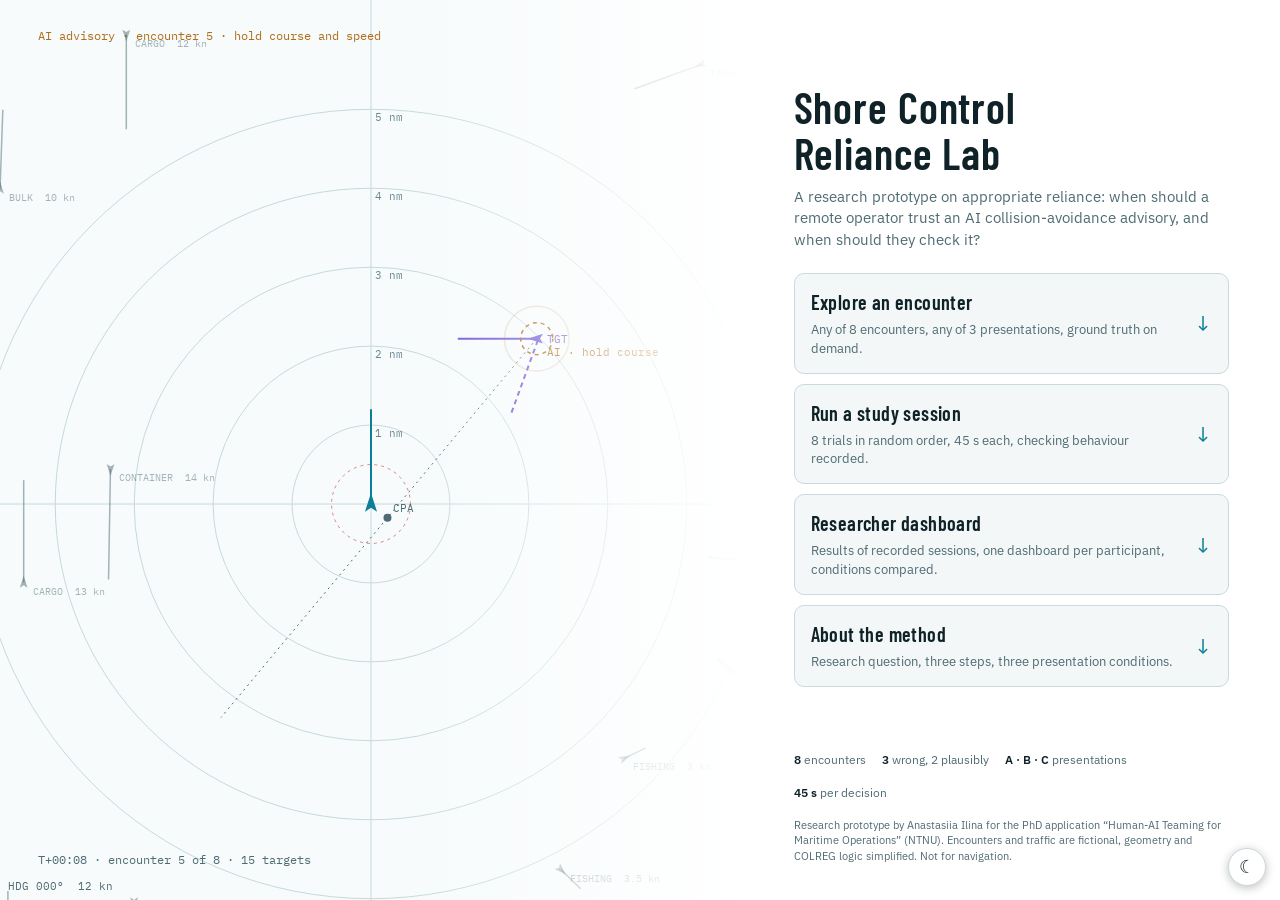
==== index.html @ 4f8bf2fe "Notes: register the unload guard only while a note is unsaved Co-Authored-By: Claude Fable 5.1 <nore" ====
<!doctype html>
<html lang="en">
<meta charset="utf-8">
<meta name="viewport" content="width=device-width, initial-scale=1">
<title>Shore Control Reliance Lab</title>
<meta name="claude:viewport-fit-sides" content="cover">
<link rel="preconnect" href="https://fonts.googleapis.com">
<link rel="stylesheet" href="https://fonts.googleapis.com/css2?family=Barlow+Condensed:wght@500;600&family=IBM+Plex+Mono:wght@400;500&family=IBM+Plex+Sans:wght@400;500;600&display=swap">
<style>
/* ==========================================================================
   Shore Control Reliance Lab — styles
   Operator workstation: relative-motion radar on the left, AI advisory,
   decision and sensor data stacked on the right. Night palette first
   (bridge at night), day palette for light viewers.

   STRUCTURE
   1. Tokens        colour (two themes), type, spacing, radius, borders
   2. Base          reset, body, focus
   3. Components    one block per component, states via aria/data attributes
   4. Screens       start console, participant briefing, workspace, results
   5. Responsive    one breakpoint at 880px, one at 820px tall

   COMPONENT INVENTORY (names = class names)
   btn        .btn  .primary .danger .small  :disabled
   seg        .seg > button[aria-pressed]           segmented switch
   chip       .chip                                  evidence / alternative action
   pill       .pill .ok .no .n                       status label
   card       .card                                  generic panel
   eyebrow    .eyebrow                               small caps section label
   field      .field > select | input | .seg         labelled form control
   bar        .bar .barset .brand                    toolbar
   timer      .timer > div                           countdown bar
   advice     .advice .tag .act .conf .meter .kv .why   AI advisory
   datatable  table th td tr.hl .tablewrap .datahead   sensor data
   truth      .truth .correct .wrong .plausible      ground-truth callout
   dashboard  .dash .dhead .picker .menu .flag       researcher results screen
              .rows .cells .tbars .encs .summary     trial sequence figure
              .matrix .rate .kvl .tl .agg .notes     analytic cards, timelines, sessions
   toast/note .toast .note .fine                     feedback and small print
   legend     .legend .sw-*                          plot legend swatches
   door       .door[aria-expanded] .doorpanel        start-page entry card
   steps      .steps                                 numbered steps
   conds      .conds                                 condition table
   fab        .themeBtn .toTop                       floating round buttons
   ========================================================================== */

/* ---------- 1. Tokens ---------- */
:root{
  /* colour: day */
  --bg:#eef3f4; --panel:#ffffff; --panel2:#f3f7f8; --line:#c9d9de; --fg:#0f2228; --muted:#4f6b73;
  --own:#0b7f97; --target:#6a4fd1; --ai:#a95f00; --aiSoft:#fbe9cf; --good:#1f8a52; --bad:#c43d32; --goodSoft:#dff1e6; --badSoft:#f8e0dd;
  --plot:#f7fbfc; --ring:#c6d8de; --ringLabel:#6b8890;
  --accent:#0d8784; --accentText:#ffffff; /* action buttons; --good stays for feedback only */
  color-scheme:light;
  /* type */
  --font-display:'Barlow Condensed','Arial Narrow',sans-serif; --font-body:'IBM Plex Sans',system-ui,sans-serif; --font-mono:'IBM Plex Mono',ui-monospace,monospace;
  --fs-xs:11px; --fs-s:12px; --fs-m:13px; --fs-base:14px; --fs-l:15px; --fs-xl:18px; --fs-2xl:20px; --fs-3xl:24px; --fs-4xl:26px; --fs-5xl:28px; --fs-6xl:32px; --fs-7xl:40px; --fs-8xl:48px;
  --lh-tight:1.05; --lh-snug:1.3; --lh-base:1.45;
  --ls-display:.02em; --ls-wide:.04em; --ls-caps-s:.06em; --ls-caps:.08em;
  /* spacing scale */
  --sp-0:2px; --sp-1:4px; --sp-2:6px; --sp-3:8px; --sp-4:10px; --sp-5:12px; --sp-6:14px; --sp-7:16px; --sp-8:20px; --sp-9:24px; --sp-10:32px; --sp-11:40px; --sp-12:48px; --sp-13:64px; --sp-14:80px;
  /* radius */
  --r-2xs:2px; --r-xs:3px; --r-s:6px; --r-m:8px; --r-l:10px; --r-xl:12px; --r-pill:999px;
  /* borders, shadow, motion, layout */
  --border:1px solid var(--line);
  --shadow-fab:0 2px 10px rgba(0,0,0,.25);
  --dur:.2s;
  --content-max:1220px;
  --page-pad:16px;
  /* component tokens */
  --pad-btn:9px 14px; --pad-btn-small:5px 10px; --pad-seg:7px 12px; --pad-chip:3px 9px; --pad-input:6px 8px; --pad-cell:5px 6px;
  --size-fab:38px; --size-step:34px;
}
@media (prefers-color-scheme:dark){:root:not([data-theme="light"]){
  --bg:#081014; --panel:#0e1b21; --panel2:#12232b; --line:#21404b; --fg:#d6e6ea; --muted:#86a2ab;
  --own:#59c9e0; --target:#b9a6ff; --ai:#f3b23f; --aiSoft:#3a2c10; --good:#5cc28a; --bad:#ef6a5e; --goodSoft:#123323; --badSoft:#3a1714;
  --plot:#061015; --ring:#183641; --ringLabel:#4f7380; --accent:#4fc1b4; --accentText:#07171a; color-scheme:dark}}
:root[data-theme="dark"]{
  --bg:#081014; --panel:#0e1b21; --panel2:#12232b; --line:#21404b; --fg:#d6e6ea; --muted:#86a2ab;
  --own:#59c9e0; --target:#b9a6ff; --ai:#f3b23f; --aiSoft:#3a2c10; --good:#5cc28a; --bad:#ef6a5e; --goodSoft:#123323; --badSoft:#3a1714;
  --plot:#061015; --ring:#183641; --ringLabel:#4f7380; --accent:#4fc1b4; --accentText:#07171a; color-scheme:dark}

/* ---------- 2. Base ---------- */
*{box-sizing:border-box}
body{background:var(--bg);color:var(--fg);font-family:var(--font-body);font-size:var(--fs-base);line-height:var(--lh-base);margin:0;
  padding-left:max(var(--page-pad),env(safe-area-inset-left,0px));padding-right:max(var(--page-pad),env(safe-area-inset-right,0px));padding-block:var(--sp-7) var(--sp-10)}
button:focus-visible,select:focus-visible,input:focus-visible{outline:2px solid var(--own);outline-offset:2px}
[hidden]{display:none!important}
canvas{display:block;width:100%;height:100%}
h1{font-family:var(--font-display);font-weight:600;font-size:var(--fs-6xl);letter-spacing:var(--ls-display);margin:0;line-height:var(--lh-tight);text-wrap:balance}
.sub{color:var(--muted);margin:var(--sp-1) 0 0;max-width:62ch}
.subhead{font-family:var(--font-display);font-weight:600;font-size:var(--fs-xl);margin:var(--sp-7) 0 var(--sp-2)}
.mono{font-family:var(--font-mono);font-variant-numeric:tabular-nums}
.note{font-size:var(--fs-s);color:var(--muted)}
.note.lead{margin:0 0 var(--sp-2)}
.toast{font-size:var(--fs-m);color:var(--good);min-height:1.2em}
.fine{font-size:var(--fs-xs);color:var(--muted);margin:0;line-height:1.4}
.fine a{color:inherit}

/* page frame */
.wrap{max-width:var(--content-max);margin:0 auto;display:flex;flex-direction:column;min-height:calc(100vh - 48px);min-height:calc(100dvh - 48px)}
.content{display:flex;flex-direction:column;gap:var(--sp-6);flex:1;padding-bottom:var(--sp-13)}
.wrap>footer{margin-top:auto;padding-top:var(--sp-6)}
footer{font-size:var(--fs-s);color:var(--muted);border-top:var(--border);padding-top:var(--sp-4)}

/* ---------- 3. Components ---------- */
/* btn */
.btn{font:inherit;font-weight:600;font-size:var(--fs-base);border-radius:var(--r-m);padding:var(--pad-btn);cursor:pointer;border:var(--border);background:var(--panel2);color:var(--fg)}
.btn.primary{background:var(--accent);border-color:var(--accent);color:var(--accentText)}
.btn.danger{border-color:var(--bad);color:var(--bad);background:transparent}
.btn.small{font-size:var(--fs-s);font-weight:500;padding:var(--pad-btn-small)}
/* linkbtn: quiet text action for researcher-only controls, kept away from the participant's primary button */
.linkbtn{font:inherit;font-size:var(--fs-xs);letter-spacing:var(--ls-caps-s);text-transform:uppercase;color:var(--muted);background:none;border:0;padding:0;cursor:pointer;opacity:.7;text-decoration:underline dotted;text-underline-offset:3px}
.linkbtn:hover{opacity:1;color:var(--fg)}
.btn:disabled{opacity:.5;cursor:default}
.actions{display:flex;flex-wrap:wrap;gap:var(--sp-3)}
.actions.spaced{margin-top:var(--sp-5)}

/* seg */
.seg{display:inline-flex;border:var(--border);border-radius:var(--r-m);overflow:hidden;background:var(--panel)}
.seg button{font:inherit;font-size:var(--fs-m);border:0;background:transparent;color:var(--muted);padding:var(--pad-seg);cursor:pointer}
.seg button[aria-pressed="true"]{background:var(--panel2);color:var(--fg);font-weight:600}
.seg button+button{border-left:var(--border)}

/* chip, pill */
.chips,.alts{display:flex;flex-wrap:wrap;gap:var(--sp-2)}
.alts{margin-top:var(--sp-3)}
.chip{font:inherit;font-size:var(--fs-s);border:var(--border);background:var(--panel);color:var(--fg);border-radius:var(--r-pill);padding:var(--pad-chip);cursor:pointer;text-align:left}
.chip:hover{border-color:var(--ai)}
.pill{display:inline-block;font-size:var(--fs-xs);font-weight:600;padding:var(--sp-0) var(--sp-3);border-radius:var(--r-pill);letter-spacing:var(--ls-wide)}
.pill.ok{background:var(--goodSoft);color:var(--good)} .pill.no{background:var(--badSoft);color:var(--bad)} .pill.n{background:var(--panel2);color:var(--muted)}

/* form controls, field */
select,input[type=text]{font:inherit;font-size:var(--fs-m);color:var(--fg);background:var(--panel2);border:var(--border);border-radius:var(--r-s);padding:var(--pad-input);max-width:100%}
input[aria-invalid="true"]{border-color:var(--bad)}
#caseSel{min-width:0;width:100%;max-width:360px}
.field{display:flex;flex-direction:column;gap:var(--sp-2);font-size:var(--fs-s);color:var(--muted);text-transform:uppercase;letter-spacing:var(--ls-caps-s)}
.field select,.field input,.field .seg{text-transform:none;letter-spacing:0;align-self:flex-start;max-width:100%}
.field select{width:100%;max-width:420px}

/* card, eyebrow */
.card{background:var(--panel);border:var(--border);border-radius:var(--r-l);padding:var(--sp-5);min-width:0}
.eyebrow{font-family:var(--font-display);font-size:var(--fs-base);letter-spacing:var(--ls-caps);text-transform:uppercase;color:var(--muted);margin:0 0 var(--sp-3);display:flex;justify-content:space-between;gap:var(--sp-3);flex-wrap:wrap}

.brand{font-family:var(--font-display);font-weight:600;font-size:var(--fs-xl);letter-spacing:var(--ls-display);white-space:nowrap}
.tag{font-size:var(--fs-xs);letter-spacing:var(--ls-caps);text-transform:uppercase;color:var(--ai);font-weight:600}

/* advisory: the manoeuvre as a headline, confidence as a thin bar, the AI's grounds as a list of checkable claims */
.advisory{display:flex;flex-direction:column;gap:var(--sp-3)}
.advisory .act{font-family:var(--font-display);font-size:var(--fs-6xl);font-weight:600;line-height:1.02;text-wrap:balance}
.advisory .enc{font-size:var(--fs-s);color:var(--muted)}
/* confidence: big value (number in B, word in C) with a five-segment meter; segments fill partially so 71% reads as three and a half */
.conf{display:grid;grid-template-columns:auto 1fr;gap:var(--sp-1) var(--sp-6);align-items:end;margin-top:var(--sp-2)}
.conf .num{grid-row:1/3;font-family:var(--font-display);font-size:44px;font-weight:600;line-height:.9}
.conf .num small{font-size:22px;color:var(--muted);font-weight:500;margin-left:2px}
.conf.word .num{font-size:30px;line-height:1;text-transform:capitalize}
.conf .lbl{font-size:var(--fs-s);color:var(--muted);text-transform:uppercase;letter-spacing:var(--ls-caps-s);align-self:end}
.meter{display:flex;gap:var(--sp-1);margin-bottom:5px}
.meter i{flex:1;max-width:44px;height:12px;border-radius:var(--r-xs);background:linear-gradient(90deg,var(--ai) var(--p,0%),var(--line) var(--p,0%))}
.claims{display:flex;flex-direction:column;border-top:var(--border);margin-top:var(--sp-2)}
.claim{display:grid;grid-template-columns:1fr auto auto;gap:var(--sp-4);align-items:center;min-height:44px;padding:var(--sp-3) var(--sp-3);margin:0 calc(-1 * var(--sp-3));border:0;border-bottom:var(--border);border-radius:0;font:inherit;font-size:var(--fs-m);color:var(--fg);background:none;text-align:left;cursor:pointer;width:calc(100% + 2 * var(--sp-3))}
.claim .val{font-family:var(--font-mono);color:var(--muted);font-variant-numeric:tabular-nums}
.claim .check{font-size:var(--fs-s);color:var(--own);white-space:nowrap}
.claim:hover{background:color-mix(in srgb,var(--own) 10%,transparent)}
.claim:hover .check{text-decoration:underline}
.claim.hl{background:var(--aiSoft)}
.claim.hl .val{color:var(--fg)}
.advisory .rule{font-size:var(--fs-s);color:var(--muted)}

/* datatable */
table{border-collapse:collapse;width:100%;font-size:var(--fs-m)}
th,td{text-align:left;padding:var(--pad-cell);border-bottom:var(--border);vertical-align:top}
th{color:var(--muted);font-weight:500;font-size:var(--fs-s)}
tr.hl th,tr.hl td{background:var(--aiSoft)}
.tablewrap{overflow-x:auto}

/* truth */
.truth{border-left:3px solid var(--line);padding:var(--sp-2) var(--sp-4);font-size:var(--fs-m);background:var(--panel2);border-radius:0 var(--r-s) var(--r-s) 0}
.truth.correct{border-color:var(--good)} .truth.wrong,.truth.plausible{border-color:var(--bad)}

/* dashboard (results screen): head with session picker and download menu, then cards */
#results{display:flex;flex-direction:column;gap:var(--sp-6)}
.dash{padding:var(--sp-7)}
.dash .eyebrow{align-items:center}
.dash .legend{margin:0;gap:var(--sp-2) var(--sp-6)}
.dash .legend i{width:10px;height:10px;border:0;border-radius:var(--r-2xs);vertical-align:-1px;margin-right:6px}
.dash .note.after{margin:var(--sp-4) 0 0}
.dash td,.dash th{vertical-align:middle;padding:var(--sp-3) var(--sp-3)}
.dash tr.cur td{background:color-mix(in srgb,var(--own) 8%,transparent)}
/* trials table: a trial note is folded under its row; an arrow in the last cell marks it (↓ folded, ↑ open), a click on the row toggles it */
.dash tr[data-tr]{cursor:pointer}
.dash tr[data-tr]:hover td,.dash tr[data-tr][aria-expanded="true"] td{background:color-mix(in srgb,var(--own) 8%,transparent)}
.dash tr[data-tr][aria-expanded="true"] td{border-bottom-color:transparent}
.nmark{color:var(--own);text-align:center;font-size:var(--fs-base)}
.noterow td{background:color-mix(in srgb,var(--own) 5%,transparent);padding:0 var(--sp-5) var(--sp-4) 44px;font-size:var(--fs-m);color:var(--fg);white-space:pre-wrap}
.dash .rowact{display:flex;gap:var(--sp-2);justify-content:flex-end;align-items:center}
.dhead{display:flex;justify-content:space-between;align-items:flex-end;gap:var(--sp-6);flex-wrap:wrap}
.dhead .dmeta{color:var(--muted);font-size:var(--fs-m);margin-top:var(--sp-2)}
.dhead .acts{display:flex;gap:var(--sp-3);flex-wrap:wrap;align-items:center}
.picker{display:flex;align-items:center;gap:var(--sp-5);flex-wrap:wrap}
.picker select{font-family:var(--font-mono);font-size:var(--fs-base);font-weight:600;padding:var(--sp-3) var(--sp-5)}
.navses{display:inline-flex;gap:var(--sp-1)}
.flag{display:inline-flex;gap:var(--sp-2);align-items:center;font-size:var(--fs-s);color:var(--ai);border:1px solid color-mix(in srgb,var(--ai) 50%,var(--line));border-radius:var(--r-pill);padding:var(--sp-0) var(--sp-4)}
.btn.ghost{background:transparent;color:var(--muted)}
.dd{position:relative}
.menu{position:absolute;right:0;top:calc(100% + 6px);min-width:300px;background:var(--panel);border:var(--border);border-radius:var(--r-l);padding:var(--sp-2);box-shadow:0 10px 30px rgba(0,0,0,.35);z-index:3}
.menu button{display:grid;width:100%;text-align:left;font:inherit;background:none;border:0;color:var(--fg);padding:var(--sp-3) var(--sp-4);border-radius:var(--r-s);cursor:pointer;gap:var(--sp-0)}
.menu button:hover{background:var(--panel2)}
.menu b{font-weight:600}
.menu span{font-size:var(--fs-s);color:var(--muted)}
.menu em{font-style:normal;font-family:var(--font-mono);font-size:var(--fs-xs);color:var(--muted)}
.menu .sep{height:1px;background:var(--line);margin:var(--sp-2) var(--sp-1)}
.menu .quiet{font-size:var(--fs-s);color:var(--muted)}
.pill.over{background:var(--badSoft);color:var(--bad)} .pill.under,.pill.run{background:var(--aiSoft);color:var(--ai)}
.pill i{font-style:normal;font-size:10px;margin-right:4px}
.empty{text-align:center;color:var(--muted);padding:var(--sp-12) var(--sp-7)}
/* trial sequence figure: one column per trial, four rows (outcome, decision time, data open, encounter) */
.rows{display:grid;grid-template-columns:120px 1fr;gap:var(--sp-9) var(--sp-7);align-items:center}
.rl{font-size:var(--fs-xs);color:var(--muted);text-transform:uppercase;letter-spacing:var(--ls-caps-s);line-height:1.25;align-self:end;padding-bottom:var(--sp-1)}
.rl b{display:block;font-family:var(--font-display);font-size:var(--fs-l);color:var(--fg);letter-spacing:var(--ls-wide)}
.cells,.tbars,.encs{display:grid;grid-template-columns:repeat(var(--n,8),minmax(0,1fr));gap:var(--sp-3)}
.cell{height:44px;border-radius:var(--r-m);display:grid;place-items:center;font-size:var(--fs-s);font-weight:600;border:var(--border);background:var(--panel2);letter-spacing:var(--ls-wide)}
.cell.ok{color:var(--good);border-color:color-mix(in srgb,var(--good) 55%,var(--line))}
.cell.over{color:var(--bad);border-color:color-mix(in srgb,var(--bad) 60%,var(--line))}
.cell.under{color:var(--ai);border-color:color-mix(in srgb,var(--ai) 55%,var(--line))}
.tbars{align-items:end;height:116px;padding-top:20px;border-bottom:var(--border)}
.tbars div{background:var(--own);border-radius:var(--r-xs) var(--r-xs) 0 0;min-height:2px;width:56%;justify-self:center;position:relative;height:var(--h,2%)}
.tbars div.zero{background:var(--line);height:2px}
.tbars div span{position:absolute;top:-18px;left:50%;transform:translateX(-50%);font-family:var(--font-mono);font-size:var(--fs-xs);color:var(--muted);white-space:nowrap}
.tbars.t div{background:var(--muted)}
.tbars div.to{background:var(--bad)}
.encs{font-size:var(--fs-xs);color:var(--muted);line-height:1.3}
.encs span b{display:block;color:var(--fg);font-weight:500}
.summary{border-top:var(--border);padding-top:var(--sp-7);margin-top:var(--sp-7);display:grid;grid-template-columns:repeat(auto-fit,minmax(190px,1fr));gap:var(--sp-6) var(--sp-9)}
.summary p{margin:0;font-size:var(--fs-m);color:var(--muted)}
.summary b{display:block;font-family:var(--font-display);font-size:var(--fs-6xl);font-weight:600;color:var(--fg);line-height:1;margin-bottom:var(--sp-1)}
/* three analytic cards */
.three{display:grid;grid-template-columns:repeat(auto-fit,minmax(300px,1fr));gap:var(--sp-6)}
.matrix{display:grid;grid-template-columns:90px 1fr 1fr;gap:var(--sp-2);font-size:var(--fs-s)}
.matrix .h{color:var(--muted);text-transform:uppercase;letter-spacing:var(--ls-caps-s);font-size:10px;display:grid;place-items:center;text-align:center;line-height:1.2}
.mq{border:var(--border);border-radius:var(--r-m);padding:var(--sp-4);background:var(--panel2);min-height:74px;display:flex;flex-direction:column;justify-content:space-between}
.mq b{font-family:var(--font-display);font-size:var(--fs-5xl);font-weight:600;line-height:1}
.mq span{font-size:var(--fs-xs);color:var(--muted)}
.mq.ok{border-color:color-mix(in srgb,var(--good) 55%,var(--line))}.mq.ok b{color:var(--good)}
.mq.over{border-color:color-mix(in srgb,var(--bad) 60%,var(--line))}.mq.over b{color:var(--bad)}
.mq.under{border-color:color-mix(in srgb,var(--ai) 55%,var(--line))}.mq.under b{color:var(--ai)}
.rate{display:grid;gap:var(--sp-5)}
.rate .r{display:grid;grid-template-columns:140px 1fr 52px;gap:var(--sp-4);align-items:center;font-size:var(--fs-m)}
.rate .k{color:var(--muted)}
.rate .k b{display:block;color:var(--fg);font-weight:500}
.rate .bar{height:10px;background:var(--line);border-radius:var(--r-xs);overflow:hidden;display:flex}
.rate .bar i{height:100%;background:var(--muted);width:var(--w,0%)}
.rate .v{font-family:var(--font-mono);font-size:var(--fs-s);text-align:right}
.kvl{display:grid;grid-template-columns:1fr auto;gap:var(--sp-3) var(--sp-5);font-size:var(--fs-m);margin:0}
.kvl dt{color:var(--muted)}.kvl dd{margin:0;font-family:var(--font-mono);text-align:right}
.kvl dd.warn{color:var(--ai)}
/* event timelines: one track per trial, 0 to 45 s */
.tl{display:grid;grid-template-columns:26px 1fr;gap:var(--sp-3) var(--sp-5);align-items:center}
.tl .n{font-family:var(--font-mono);font-size:var(--fs-s);color:var(--muted)}
.track{position:relative;height:22px;background:var(--panel2);border-radius:var(--r-xs);border:var(--border)}
.track .open{position:absolute;top:4px;bottom:4px;background:color-mix(in srgb,var(--own) 55%,transparent);border-radius:var(--r-2xs)}
.track .click{position:absolute;top:2px;bottom:2px;width:2px;background:var(--ai)}
.track .altm{position:absolute;top:2px;bottom:2px;width:2px;background:var(--muted)}
.track .dec{position:absolute;top:-3px;width:12px;height:28px;transform:translateX(-50%);display:grid;place-items:center;font-size:var(--fs-xs);font-weight:700}
.track .dec.ok{color:var(--good)}.track .dec.over{color:var(--bad)}.track .dec.under{color:var(--ai)}
.track .to{position:absolute;right:-1px;top:-1px;bottom:-1px;width:3px;background:var(--bad);border-radius:0 var(--r-xs) var(--r-xs) 0}
/* live review of a session in progress: one card per trial, a note under each */
.live{display:inline-flex;align-items:center;gap:var(--sp-2);font-size:var(--fs-s);color:var(--own);font-family:var(--font-body);text-transform:none;letter-spacing:0}
.live i{width:8px;height:8px;border-radius:50%;background:var(--own);animation:pulse 1.6s infinite}
@keyframes pulse{0%,100%{opacity:1}50%{opacity:.25}}
.sofar{display:grid;grid-template-columns:repeat(auto-fit,minmax(150px,1fr));gap:var(--sp-6)}
.sofar p{margin:0;font-size:var(--fs-m);color:var(--muted)}
.sofar b{display:block;font-family:var(--font-display);font-size:var(--fs-6xl);font-weight:600;color:var(--fg);line-height:1;margin-bottom:var(--sp-1)}
.sofar .over b{color:var(--bad)} .sofar .under b{color:var(--ai)}
.tc{display:grid;grid-template-columns:44px 1fr;gap:var(--sp-2) var(--sp-6);align-items:start}
.tc .num{grid-row:1/6;font-family:var(--font-display);font-size:34px;font-weight:600;color:var(--muted);line-height:1}
.tc h3{margin:0;font-size:var(--fs-l);font-weight:600;display:flex;justify-content:space-between;gap:var(--sp-4);align-items:baseline;flex-wrap:wrap}
.tc .adv{font-size:var(--fs-m);color:var(--muted)}
.tc .adv b{color:var(--fg);font-weight:500}
.tc .line{display:flex;gap:var(--sp-7);flex-wrap:wrap;font-size:var(--fs-s);color:var(--muted);font-family:var(--font-mono)}
.tc .line .bad{color:var(--bad)}
.tc .notes{min-height:44px;margin-top:var(--sp-1)}
.tc.warn{border-color:color-mix(in srgb,var(--bad) 45%,var(--line))}
.tc.now{border-color:var(--own)}
.tc.todo{opacity:.72}
.axis{display:flex;justify-content:space-between;font-size:var(--fs-xs);color:var(--muted);font-family:var(--font-mono);grid-column:2;margin-top:-2px}
.notes{width:100%;min-height:72px;font:inherit;font-size:var(--fs-m);color:var(--fg);background:var(--panel2);border:var(--border);border-radius:var(--r-s);padding:var(--sp-3);resize:vertical;display:block}
/* note field with explicit Save / Cancel: the row appears only while the text differs from what is stored */
.notebox{position:relative}
.notebox.dirty .notes{border-color:var(--ai)}
.noteacts{display:flex;gap:var(--sp-3);align-items:center;margin-top:var(--sp-3);flex-wrap:wrap}
.noteacts .note{margin-left:var(--sp-2)}
.savedmsg{position:absolute;right:var(--sp-4);top:var(--sp-2);font-size:var(--fs-s);color:var(--good);pointer-events:none}
.savedmsg:empty{display:none}
.notebox.auto .savedmsg{color:var(--muted);font-size:var(--fs-xs)}
/* overview: one research question per row, the three conditions compared to its right */
.dhead h1 small{font-family:var(--font-body);font-size:var(--fs-base);font-weight:400;color:var(--muted);letter-spacing:0;margin-left:var(--sp-3)}
.back{font:inherit;font-size:var(--fs-m);color:var(--muted);background:none;border:0;padding:0;cursor:pointer;align-self:flex-start}
.back:hover{color:var(--fg)}
.rq{display:grid;grid-template-columns:minmax(260px,1fr) 2fr;gap:var(--sp-9);align-items:start}
.rq h2{font-family:var(--font-display);font-size:var(--fs-3xl);font-weight:600;margin:0 0 var(--sp-2);line-height:1.1;text-wrap:balance}
.rq .note{margin:0}
.rq-verdict{margin:var(--sp-4) 0 0;font-size:var(--fs-m);border-left:3px solid var(--line);padding-left:var(--sp-4)}
.rq-verdict b{color:var(--own)}
.rq-cmp{display:grid;grid-template-columns:repeat(3,1fr);gap:var(--sp-4)}
.rq-cmp>div{border:var(--border);border-radius:var(--r-m);padding:var(--sp-4) var(--sp-5);background:var(--panel2);display:flex;flex-direction:column;gap:var(--sp-2);min-width:0}
.rq-cmp h3{font-family:var(--font-display);font-size:var(--fs-base);margin:0;letter-spacing:var(--ls-caps-s);color:var(--muted);font-weight:500}
.rq-cmp b{font-family:var(--font-display);font-size:var(--fs-6xl);line-height:1;font-weight:600}
.rq-cmp b em{font-style:normal} .rq-cmp b em.warn{color:var(--ai)}
.rq-cmp .bad b{color:var(--bad)}
.rq-cmp .bar{display:block;height:8px;background:var(--line);border-radius:var(--r-xs);overflow:hidden}
.rq-cmp .bar i{display:block;height:100%;width:var(--w,0%);background:var(--own)}
.rq-cmp .bad .bar i{background:var(--bad)}
.rq-cmp span:not(.bar){font-size:var(--fs-xs);color:var(--muted)}

/* legend */
.legend{display:flex;flex-wrap:wrap;gap:var(--sp-2) var(--sp-6);font-size:var(--fs-s);color:var(--muted);margin-top:var(--sp-3)}
.legend i{display:inline-block;width:18px;height:0;border-top:2px solid;vertical-align:middle;margin-right:5px}
.sw-own{border-color:var(--own)} .sw-target{border-color:var(--target)} .sw-ai{border-color:var(--ai)} .sw-muted{border-color:var(--muted)}
.legend .sw-dashed{border-top-style:dashed} .legend .sw-dotted{border-top-style:dotted}

/* door (start-page entry card) and its unfolding panel */
.doors{display:grid;gap:var(--sp-4);margin-top:var(--sp-2)}
.door{display:grid;grid-template-columns:1fr auto;gap:var(--sp-1) var(--sp-6);align-items:center;text-align:left;font:inherit;color:var(--fg);background:var(--panel2);border:var(--border);border-radius:var(--r-l);padding:var(--sp-6) var(--sp-7);cursor:pointer}
.door:hover,.door[aria-expanded="true"]{border-color:var(--own)}
.door b{grid-column:1;grid-row:1;font-family:var(--font-display);font-size:var(--fs-2xl);font-weight:600;letter-spacing:var(--ls-display)}
.door span{grid-column:1;grid-row:2;color:var(--muted);font-size:var(--fs-m)}
.door i{grid-column:2;grid-row:1/3;font-style:normal;font-size:22px;color:var(--own)}
.doorpanel{display:flex;flex-direction:column;gap:var(--sp-5);padding:var(--sp-2) var(--sp-1) var(--sp-4) var(--sp-7);margin:calc(-1 * var(--sp-1)) 0 var(--sp-0) var(--sp-3);border-left:2px solid var(--line)}
.doorpanel .note{margin:0}
.doorpanel>div:last-child{margin-top:var(--sp-4);padding-bottom:var(--sp-0)}
/* recent sessions inside the researcher door: code · condition · time · score · arrow, then the link to the full comparison */
.doorpanel>.recent{margin-top:0}
.recent{display:grid;gap:var(--sp-0)}
.recent .h{display:flex;justify-content:space-between;align-items:baseline;font-size:var(--fs-xs);color:var(--muted);text-transform:uppercase;letter-spacing:var(--ls-caps-s);margin-bottom:var(--sp-2)}
.recent .row{display:grid;grid-template-columns:44px 28px auto 1fr auto auto;gap:var(--sp-5);align-items:center;padding:var(--sp-3) var(--sp-3);margin:0 calc(-1 * var(--sp-3));border:0;border-radius:var(--r-s);background:none;color:var(--fg);font:inherit;font-size:var(--fs-m);text-align:left;cursor:pointer;width:calc(100% + 2 * var(--sp-3))}
.recent .row:hover{background:var(--panel2)}
.recent .code{font-family:var(--font-mono);font-weight:600}
.recent .ctag{font-family:var(--font-display);font-size:var(--fs-m);letter-spacing:var(--ls-caps-s);border:var(--border);border-radius:var(--r-xs);padding:0 var(--sp-2);color:var(--muted);text-align:center}
.recent .when,.recent .score{font-family:var(--font-mono);font-size:var(--fs-s);color:var(--muted)}
.recent .go{color:var(--own)}
.recent .all{font-size:var(--fs-s);padding-top:var(--sp-3)}
.recent .all button{font:inherit;font-size:var(--fs-s);color:var(--own);background:none;border:0;padding:0;cursor:pointer}
.recent .all button:hover{text-decoration:underline}
.recent .empty{font-size:var(--fs-s);color:var(--muted);margin:0}

/* steps, conds (method and briefing) */
.steps{counter-reset:s;list-style:none;padding:0;margin:var(--sp-8) 0 0;display:grid;gap:var(--sp-4)}
.steps li{display:grid;grid-template-columns:var(--size-step) 1fr;gap:var(--sp-5);align-items:start}
.steps li>b,.steps li>span{grid-column:2}
.steps li::before{grid-row:1/3;counter-increment:s;content:counter(s);font-family:var(--font-display);font-weight:600;font-size:var(--fs-2xl);color:var(--ai);border:var(--border);border-radius:var(--r-m);width:var(--size-step);height:var(--size-step);display:grid;place-items:center}
.steps b{display:block;font-weight:600}
.steps span{color:var(--muted)}
.conds{border-top:var(--border)}
.conds div{display:grid;grid-template-columns:150px 1fr;gap:var(--sp-5);padding:var(--sp-3) 0;border-bottom:var(--border);font-size:var(--fs-m)}
.conds b{font-family:var(--font-display);font-size:var(--fs-l);letter-spacing:var(--ls-wide)}
.conds span{color:var(--muted)}

/* fab: theme toggle and back-to-top */
.fab{position:fixed;right:max(var(--sp-6),env(safe-area-inset-right,0px));z-index:20;width:var(--size-fab);height:var(--size-fab);border-radius:50%;border:var(--border);background:var(--panel);color:var(--fg);font-size:var(--fs-xl);line-height:1;cursor:pointer;box-shadow:var(--shadow-fab);display:grid;place-items:center}
.fab:hover{border-color:var(--own)}
.themeBtn{bottom:max(var(--sp-6),env(safe-area-inset-bottom,0px))}
.toTop{bottom:calc(max(var(--sp-6),env(safe-area-inset-bottom,0px)) + var(--size-fab) + var(--sp-4));opacity:0;pointer-events:none;transform:translateY(6px);transition:opacity var(--dur),transform var(--dur)}
.toTop.on{opacity:1;pointer-events:auto;transform:none}

/* ---------- 4. Screens ---------- */
/* start console: live plot of encounter 5 next to the title and three entry cards; the method block opens below on demand */
.stage{position:relative;border:var(--border);border-radius:var(--r-xl);overflow:hidden;background:var(--plot);display:grid;grid-template-columns:minmax(0,1fr) minmax(360px,.85fr)}
.plot{position:relative;min-height:520px}
.plot canvas{position:absolute;inset:0;width:100%;height:100%}
.fade{position:absolute;inset:0;background:linear-gradient(90deg,transparent 55%,var(--panel) 100%);pointer-events:none}
.overlay{position:absolute;left:var(--sp-8);top:var(--sp-7);pointer-events:none;font-size:var(--fs-s);color:var(--ai);opacity:.9}
.sim{position:absolute;left:var(--sp-8);bottom:var(--sp-10);color:var(--muted);font-size:var(--fs-s)}
.panel{background:var(--panel);padding:var(--sp-9);display:flex;flex-direction:column;gap:var(--sp-7);min-width:0}
.panel h1{font-size:var(--fs-7xl)}
.panel .sub{font-size:var(--fs-l);margin-top:var(--sp-4)}
.meta{display:flex;gap:var(--sp-7);flex-wrap:wrap;color:var(--muted);font-size:var(--fs-s);margin-top:auto}
.meta b{color:var(--fg);font-weight:600}
.method{display:grid;grid-template-columns:minmax(0,1.2fr) minmax(300px,1fr);gap:var(--sp-6) var(--sp-11);align-items:start;margin-top:var(--sp-6);padding-top:var(--sp-9);border-top:var(--border)}
.method .head{display:flex;justify-content:space-between;gap:var(--sp-3);align-items:center}
.q{font-size:var(--fs-3xl);line-height:var(--lh-snug);margin:var(--sp-2) 0 0;color:var(--fg);text-wrap:balance}
.q em{font-style:normal;color:var(--ai)}
.abstract{margin:var(--sp-7) 0 0;color:var(--muted);max-width:62ch}

/* start page fills the viewport: no page padding, no frame, no footer; the panel scrolls inside if a form does not fit */
body.is-start{padding:0}
body.is-start .wrap{max-width:none}
body.is-start .content{padding-bottom:0}
body.is-start .wrap>footer{display:none}
body.is-start .stage{height:100vh;height:100dvh;border:0;border-radius:0;grid-template-columns:minmax(0,1fr) clamp(360px,42vw,620px);grid-template-rows:minmax(0,1fr)}
body.is-start .plot{min-height:0;height:100%}
body.is-start .panel{padding:clamp(var(--sp-8),4vh,var(--sp-12)) clamp(var(--sp-9),4vw,56px);overflow:auto;min-height:0}
body.is-start .panel>div:first-child{margin-top:auto}
body.is-start .panel h1{font-size:clamp(36px,3.4vw,var(--fs-8xl))}
body.is-start .overlay{left:clamp(var(--sp-8),3vw,var(--sp-11));top:clamp(var(--sp-7),3vh,var(--sp-10))}
body.is-start .sim{left:clamp(var(--sp-8),3vw,var(--sp-11))}
/* the method block is a second full-height page under the console; scrolling snaps softly between the two */
body.is-start .method{max-width:var(--content-max);width:100%;margin:0 auto;padding-inline:max(var(--page-pad),env(safe-area-inset-left,0px));min-height:100vh;min-height:100dvh;align-content:center;padding-block:clamp(var(--sp-10),6vh,72px)}
html.snap{scroll-snap-type:y proximity}
body.is-start .stage,body.is-start .method{scroll-snap-align:start}

/* participant briefing: one card centred in the viewport, nothing else on screen */
body.is-participant .content{padding-bottom:0;justify-content:center;align-items:center;min-height:calc(100vh - 48px);min-height:calc(100dvh - 48px)}
body.is-participant .wrap>footer{display:none}
body.is-participant #participant{width:100%;max-width:760px}
#participant{padding:0;overflow:hidden}
/* end of session: the console fades behind a quiet message */
body.is-done{padding:0}
body.is-done .wrap{max-width:none}
body.is-done .content{padding-bottom:0;gap:0}
body.is-done .wrap>footer{display:none}
.donescreen{position:relative;height:100vh;height:100dvh;background:var(--plot);overflow:hidden}
.donescreen canvas{position:absolute;inset:0;width:100%;height:100%;opacity:.5}
.donescreen .veil{position:absolute;inset:0;background:radial-gradient(ellipse at center,color-mix(in srgb,var(--bg) 92%,transparent) 0 26%,transparent 72%)}
.donescreen .msg{position:absolute;inset:0;display:grid;place-items:center;text-align:center;padding:var(--sp-7)}
.donescreen .eyebrow.center{justify-content:center}
.donescreen h1{font-size:clamp(40px,6vw,56px)}
.donescreen .sub{color:var(--muted);font-size:var(--fs-l);margin:var(--sp-5) auto 0;max-width:none}
.donescreen .code{display:inline-block;margin-top:var(--sp-9);font-size:22px;letter-spacing:.16em;padding:var(--sp-3) var(--sp-8);border:var(--border);border-radius:var(--r-pill);background:color-mix(in srgb,var(--panel) 85%,transparent)}
.donescreen .hint{color:var(--muted);font-size:var(--fs-m);margin:var(--sp-9) 0 0}
.donescreen .corner{position:absolute;right:calc(var(--size-fab) + var(--sp-10));bottom:var(--sp-9)}
.brief{padding:clamp(var(--sp-8),4vw,var(--sp-11));display:flex;flex-direction:column;gap:var(--sp-6)}
.brief h2{font-family:var(--font-display);font-weight:600;font-size:var(--fs-6xl);margin:0;line-height:var(--lh-tight)}
.brief p{margin:0}
.brief .steps{margin:0}
/* check-in strip under the briefing: code large enough to verify from a distance, start button across the strip */
.checkin{border-top:var(--border);background:var(--panel2);padding:clamp(var(--sp-8),4vw,var(--sp-10)) clamp(var(--sp-8),4vw,var(--sp-11));display:grid;grid-template-columns:minmax(0,1fr) auto;gap:var(--sp-5) var(--sp-9);align-items:end}
.checkin .field input{align-self:stretch;width:100%;font-family:var(--font-mono);font-size:var(--fs-4xl);letter-spacing:.14em;padding:var(--sp-4) var(--sp-6)}
.checkin .facts{display:grid;gap:var(--sp-0);text-align:right;padding-bottom:var(--sp-2);opacity:.8}
.checkin .k{font-size:var(--fs-xs);color:var(--muted);text-transform:uppercase;letter-spacing:var(--ls-caps-s)}
.checkin .v{font-family:var(--font-display);font-size:var(--fs-2xl);font-weight:600;line-height:1.1;color:var(--fg)}
.checkin .btn{grid-column:1/-1;margin-top:var(--sp-3);width:100%;padding:var(--sp-5) var(--sp-8);font-family:var(--font-display);font-size:var(--fs-3xl);font-weight:600;letter-spacing:var(--ls-caps);text-transform:uppercase;line-height:1.2}

/* workspace: an instrument panel that fills the viewport. rail · sensor data (on demand) · plot · advisory and decision */
body.is-work{padding:0}
body.is-work .wrap{max-width:none}
body.is-work .content{padding-bottom:0;gap:0}
body.is-work .wrap>footer{display:none}
body.is-work .fab{right:auto;left:9px}
body.is-work .toTop{display:none}
.work{display:grid;height:100vh;height:100dvh;grid-template-rows:4px minmax(0,1fr);grid-template-columns:56px auto minmax(0,1fr) clamp(380px,36vw,520px);background:var(--bg)}
.topline{grid-column:1/-1;grid-row:1;background:var(--line)}
/* explicit placement: the data pane is display:none when closed and must not shift the other columns */
.rail{grid-column:1;grid-row:2} .datapane{grid-column:2;grid-row:2} .plotarea{grid-column:3;grid-row:2} .side{grid-column:4;grid-row:2}
.topline>div{height:100%;width:0;background:var(--ai);transition:width var(--dur) linear}
.rail{background:var(--panel);border-right:var(--border);display:flex;flex-direction:column;align-items:center;gap:var(--sp-5);padding:var(--sp-5) 0}
.railbtn{font:inherit;font-size:16px;color:var(--muted);background:none;border:var(--border);border-radius:50%;width:34px;height:34px;cursor:pointer}
.railbtn:hover{color:var(--fg);border-color:var(--own)}
.vtab{writing-mode:vertical-rl;transform:rotate(180deg);font-family:var(--font-display);font-size:var(--fs-l);letter-spacing:var(--ls-caps);text-transform:uppercase;color:var(--muted);border:var(--border);border-radius:var(--r-m);padding:var(--sp-5) var(--sp-3);background:var(--panel2);cursor:pointer}
.vtab:hover,.vtab[aria-expanded="true"]{border-color:var(--own);color:var(--fg)}
.datapane{width:320px;background:var(--panel);border-right:var(--border);overflow:auto;min-width:0}
.datapane .inner{padding:var(--sp-6);display:flex;flex-direction:column;gap:var(--sp-4)}
.datapane .eyebrow{margin:0}
.datapane th{font-weight:400;color:var(--muted);width:58%}
.plotarea{position:relative;background:var(--plot);min-width:0}
.plotarea canvas{position:absolute;inset:0;width:100%;height:100%}
.plotarea .hud{position:absolute;left:var(--sp-6);top:var(--sp-5);display:flex;gap:var(--sp-5);align-items:baseline;flex-wrap:wrap;pointer-events:none}
.plotarea .sim{left:var(--sp-6)}
.plotarea .legend{position:absolute;right:var(--sp-6);bottom:var(--sp-5);margin:0;justify-content:flex-end;max-width:70%}
.side{background:var(--panel);border-left:var(--border);display:flex;flex-direction:column;gap:var(--sp-5);padding:var(--sp-6);overflow:hidden;min-width:0}
/* the advisory scrolls if it must; the decision block stays pinned at the bottom of the panel */
.side .advisory{flex:1;min-height:0;overflow:auto;margin:0 calc(-1 * var(--sp-3));padding:0 var(--sp-3)}
.side .decision{flex:0 0 auto;max-height:70%;overflow:auto}
.trialbar{display:flex;justify-content:space-between;align-items:baseline}
.trialbar .t{font-family:var(--font-display);font-size:var(--fs-3xl);font-weight:600}
.trialbar .left{font-size:var(--fs-2xl);color:var(--ai)}
.muted{color:var(--muted);font-weight:500}
.explorebar{display:flex;flex-direction:column;gap:var(--sp-3);padding-bottom:var(--sp-4);border-bottom:var(--border)}
.explorebar .field select{max-width:none}
.decision{margin-top:auto;border-top:var(--border);padding-top:var(--sp-5);display:flex;flex-direction:column;gap:var(--sp-3)}
.decision .eyebrow{margin:0;align-items:center}
.timeout{font-family:var(--font-body);font-size:var(--fs-xs);color:var(--muted);display:inline-flex;gap:var(--sp-2);align-items:center;text-transform:none;letter-spacing:0}
.timeout i{width:7px;height:7px;border-radius:50%;background:var(--ai)}
.pair{display:grid;grid-template-columns:1fr 1fr;gap:var(--sp-3)}
.btn.choice{font-family:var(--font-display);font-size:var(--fs-2xl);letter-spacing:var(--ls-caps-s);text-transform:uppercase;padding:var(--sp-5) var(--sp-6)}
.btn.choice:hover:not(:disabled){border-color:var(--own)}
/* alternatives after Reject: grouped by manoeuvre (where, then how much), touch-sized, unfolding above the Accept / Reject pair */
.decision .alts{display:flex;flex-direction:column;gap:var(--sp-3);padding-bottom:var(--sp-3);border-bottom:var(--border);margin-bottom:var(--sp-1)}
.decision .lbl{font-size:var(--fs-xs);color:var(--muted);text-transform:uppercase;letter-spacing:var(--ls-caps-s)}
.group{display:grid;grid-template-columns:96px 1fr;gap:var(--sp-4);align-items:center}
.group .g{font-size:var(--fs-xs);color:var(--muted);text-transform:uppercase;letter-spacing:var(--ls-caps-s);line-height:1.2}
.group .g b{display:block;color:var(--fg);font-family:var(--font-display);font-size:var(--fs-l);letter-spacing:var(--ls-wide)}
.segbig{display:flex;border:var(--border);border-radius:var(--r-m);overflow:hidden;background:var(--panel2)}
.segbig button{flex:1;font:inherit;font-size:var(--fs-base);font-weight:500;min-height:46px;border:0;background:transparent;color:var(--fg);cursor:pointer;padding:var(--sp-3) var(--sp-4)}
.segbig button+button{border-left:var(--border)}
.segbig button:hover:not(:disabled){background:color-mix(in srgb,var(--own) 12%,transparent)}
.segbig button:disabled{opacity:.5;cursor:default}
#rejectBtn[aria-expanded="true"]{border-color:var(--own)}
.segbig button.hov{background:color-mix(in srgb,var(--own) 14%,transparent)}
/* helm buttons on the plot: positioned by script at the end of each ghost heading */
.helm{position:absolute;inset:0;pointer-events:none}
.hb{position:absolute;transform:translate(-50%,-50%);pointer-events:auto;font:inherit;font-size:var(--fs-m);font-weight:600;width:52px;height:52px;padding:0;border-radius:50%;border:1.5px solid var(--own);background:color-mix(in srgb,var(--panel) 90%,transparent);color:var(--fg);cursor:pointer;display:grid;place-items:center;align-content:center;line-height:1.05;text-align:center;box-shadow:0 2px 10px rgba(0,0,0,.35)}
.hb small{display:block;font-size:8px;color:var(--muted);font-weight:500;text-transform:uppercase;letter-spacing:.05em}
.hb.port{border-color:var(--bad)}
.hb:hover:not(:disabled),.hb.hov{background:var(--panel2);border-width:2.5px}
.hb:disabled{opacity:.4;cursor:default}
.explore-tools{display:flex;justify-content:flex-end}

/* ---------- 5. Responsive ---------- */
@media (max-width:880px){
  .work{height:auto;min-height:100dvh;grid-template-columns:1fr;grid-template-rows:4px auto auto auto auto}
  .rail{grid-column:1;grid-row:2;flex-direction:row;justify-content:flex-start;border-right:0;border-bottom:var(--border);padding:var(--sp-3) var(--sp-5)}
  .vtab{writing-mode:horizontal-tb;transform:none;padding:var(--sp-2) var(--sp-5)}
  .plotarea{grid-column:1;grid-row:3}
  .side{grid-column:1;grid-row:4}
  .datapane{grid-column:1;grid-row:5;width:auto;border-right:0;border-top:var(--border)}
  .plotarea{aspect-ratio:1/1}
  .side{border-left:0;overflow:visible}
  .side .advisory{flex:none;overflow:visible}
  .side .decision{max-height:none;overflow:visible}
  .decision{margin-top:0}
  body.is-work .fab{left:auto;right:max(var(--sp-6),env(safe-area-inset-right,0px))}
  .stage{grid-template-columns:1fr}
  .plot{min-height:340px}
  .fade{background:linear-gradient(180deg,transparent 45%,var(--panel) 100%)}
  .panel{padding:var(--sp-8) var(--sp-7)}
  .panel h1{font-size:var(--fs-6xl)}
  .method{grid-template-columns:1fr}
  .conds div{grid-template-columns:1fr}
  .checkin{grid-template-columns:1fr}
  .checkin .facts{text-align:left;padding:0}
  body.is-start .stage{height:auto;min-height:0;grid-template-columns:1fr}
  body.is-start .plot{height:auto;min-height:min(60vh,420px)}
  body.is-start .panel{overflow:visible}
  .rows{grid-template-columns:1fr;gap:var(--sp-3)}
  .rows .rl{padding-top:var(--sp-5)}
  .agg{grid-template-columns:1fr}
  .matrix{grid-template-columns:70px 1fr 1fr}
  .rate .r{grid-template-columns:110px 1fr 48px}
  .menu{min-width:260px}
  .recent .row{grid-template-columns:40px 26px 1fr auto auto;gap:var(--sp-3)}
  .recent .w,.recent .when{display:none}
  .rq,.rq-cmp{grid-template-columns:1fr}
  .rq{gap:var(--sp-5)}
}
@media (max-height:820px){
  body.is-start .panel{gap:var(--sp-5)}
  body.is-start .panel h1{font-size:var(--fs-6xl)}
  body.is-start .doors{gap:var(--sp-3)}
  body.is-start .door{padding:var(--sp-4) var(--sp-6)}
}
@media (prefers-reduced-motion:reduce){.topline>div,.toTop{transition:none}.live i{animation:none}}
</style>

<button class="fab themeBtn" id="themeBtn" type="button" aria-label="Switch to day theme" title="Night / day theme">☀</button>
<button class="fab toTop" id="toTop" type="button" aria-label="Back to top" title="Back to top">↑</button>
<div class="wrap">
<div class="content">
<section id="start">
  <div class="stage">
    <div class="plot">
      <canvas id="plotStart" aria-label="Radar plot preview: encounter 5, crossing with a stale AIS report"></canvas>
      <div class="fade"></div>
      <div class="overlay mono">AI advisory · encounter 5 · hold course and speed</div>
      <div class="sim mono" id="startClock">T+00:00 · encounter 5 of 8</div>
    </div>
    <div class="panel">
      <div>
        <h1>Shore Control Reliance Lab</h1>
        <p class="sub">A research prototype on appropriate reliance: when should a remote operator trust an AI collision-avoidance advisory, and when should they check it?</p>
      </div>
      <div class="doors">
        <button class="door" type="button" data-door="explore" aria-expanded="false" aria-controls="door-explore"><b>Explore an encounter</b><span>Any of 8 encounters, any of 3 presentations, ground truth on demand.</span><i>↓</i></button>
        <div class="doorpanel" id="door-explore" hidden>
          <label class="field" for="caseSel">Encounter <select id="caseSel"></select></label>
          <div class="field"><span>Presentation</span>
            <span class="seg" role="group" aria-label="Presentation condition">
              <button data-cond="A" aria-pressed="false" type="button">A · Advice</button>
              <button data-cond="B" aria-pressed="false" type="button">B · + Confidence</button>
              <button data-cond="C" aria-pressed="true" type="button">C · + Evidence</button>
            </span>
          </div>
          <div><button class="btn primary" id="openExplore" type="button">Open encounter</button></div>
        </div>
        <button class="door" type="button" data-door="study" aria-expanded="false" aria-controls="door-study"><b>Run a study session</b><span>8 trials in random order, 45 s each, checking behaviour recorded.</span><i>↓</i></button>
        <div class="doorpanel" id="door-study" hidden>
          <p class="note">Researcher setup. The participant does not see this screen: the next screen asks for their code and gives the instructions, without naming the condition.</p>
          <div class="field"><span>Presentation condition</span>
            <span class="seg" role="group" aria-label="Study condition" id="studyCond">
              <button data-scond="A" aria-pressed="false" type="button">A · Advice only</button>
              <button data-scond="B" aria-pressed="false" type="button">B · + Confidence</button>
              <button data-scond="C" aria-pressed="true" type="button">C · + Evidence</button>
            </span>
          </div>
          <div><button class="btn primary" id="startStudy" type="button">Continue to participant screen</button></div>
        </div>
        <!-- Researcher's entry: the sessions stored in this browser, newest first, each row opening its own dashboard -->
        <button class="door" type="button" data-door="results" aria-expanded="false" aria-controls="door-results"><b>Researcher dashboard</b><span id="doorResultsSub">Results of recorded sessions, one dashboard per participant, conditions compared.</span><i>↓</i></button>
        <div class="doorpanel" id="door-results" hidden>
          <div class="recent" id="recent"></div>
        </div>
        <button class="door" type="button" data-door="method" aria-expanded="false" aria-controls="method"><b>About the method</b><span>Research question, three steps, three presentation conditions.</span><i>↓</i></button>
      </div>
      <div class="meta"><span><b>8</b> encounters</span><span><b>3</b> wrong, 2 plausibly</span><span><b>A · B · C</b> presentations</span><span><b>45 s</b> per decision</span></div>
      <p class="fine">Research prototype by Anastasiia Ilina for the PhD application “Human-AI Teaming for Maritime Operations” (NTNU). Encounters and traffic are fictional, geometry and COLREG logic simplified. Not for navigation.</p>
    </div>
  </div>
  <section class="method" id="method" hidden aria-label="About the method">
    <div>
      <p class="eyebrow">Research question</p>
      <p class="q">How should an AI collision-avoidance advisory be presented so that a remote operator <em>relies on it when it is right</em> and <em>intervenes when it is wrong</em>?</p>
      <p class="abstract">A research prototype for the study of appropriate reliance in shore control centres. The AI is scripted with known accuracy (Wizard-of-Oz), so every operator decision can be compared against ground truth. Three ways of presenting the same advice are compared.</p>
      <ol class="steps">
        <li><b>The AI proposes a manoeuvre</b><span>for example “Alter course 30° to starboard”, with or without confidence and evidence.</span></li>
        <li><b>The operator decides in 45 seconds</b><span>accept, or reject and choose one of five alternatives. Doing nothing executes the advice.</span></li>
        <li><b>The prototype records the checking behaviour</b><span>whether sensor data was opened, for how long, and which evidence was clicked.</span></li>
      </ol>
    </div>
    <div>
      <p class="eyebrow">Three presentation conditions</p>
      <div class="conds">
        <div><b>A · ADVICE</b><span>The manoeuvre and the type of encounter. Baseline reliance on bare advice.</span></div>
        <div><b>B · + CONFIDENCE</b><span>Adds a confidence percentage. Does a number calibrate trust or lull people into accepting?</span></div>
        <div><b>C · + EVIDENCE</b><span>Graded confidence, data basis, predicted CPA, COLREG rule and clickable evidence chips. Explanation as an invitation to check.</span></div>
      </div>
    </div>
  </section>
</section>

<!-- Participant-facing briefing: shown after the researcher has set the condition. Says nothing about A/B/C. -->
<section id="participant" class="card" hidden>
  <div class="brief">
    <p class="eyebrow"><span>Study session</span><button class="linkbtn" id="participantBack" type="button" title="Back to researcher setup">Researcher setup ↩</button></p>
    <h2>Before you begin</h2>
    <p>You are the operator in a shore control centre, supervising an autonomous vessel. In each of the eight situations the vessel meets another vessel and the AI proposes a manoeuvre.</p>
    <ol class="steps">
      <li><b>You have 45 seconds to decide</b><span>accept the advice, or reject it and choose another action. If time runs out, the vessel executes the AI advice.</span></li>
      <li><b>Sensor data is one click away</b><span>open it whenever you want to check the AI. The AI advice is not always correct.</span></li>
      <li><b>There are no trick questions about the interface</b><span>decide as you would on watch. The session takes about six minutes.</span></li>
    </ol>
  </div>
  <!-- check-in strip: participant code, session facts, start. Reads top-down after the briefing. -->
  <div class="checkin">
    <label class="field" for="pcode">Participant code <input type="text" id="pcode" class="code" value="" placeholder="P01" autocomplete="off" spellcheck="false"></label>
    <div class="facts"><span class="k">Session</span><span class="v">8 trials · ~6 min</span><span class="k">Recorded under this code only</span></div>
    <button class="btn primary" id="beginStudy" type="button">Start session</button>
  </div>
</section>

<!-- Workspace: an instrument panel. Rail (back, sensor-data tab) · sensor data pane (opens on demand, pushes the plot) · plot · advisory and decision. -->
<main class="work" id="workspace" hidden>
  <div class="topline" id="topline" aria-hidden="true"><div id="timerFill"></div></div>
  <aside class="rail">
    <button class="railbtn" id="backBtn" type="button" title="Start page" aria-label="Start page">←</button>
    <button class="vtab" id="dataBtn" type="button" aria-expanded="false" aria-controls="dataPanel">Sensor data</button>
  </aside>
  <section class="datapane" id="dataPanel" hidden aria-label="Sensor data">
    <div class="inner">
      <p class="eyebrow"><span>Sensor data</span><span class="mono" id="dataClock">T+00:00</span></p>
      <div class="tablewrap"><table><tbody id="dataRows"></tbody></table></div>
      <p class="note">Radar sees the target directly; AIS is what the target reports about itself and can be stale.</p>
    </div>
  </section>
  <section class="plotarea">
    <canvas id="plot" aria-label="Radar plot showing own vessel at centre and the target vessel"></canvas>
    <!-- helm: the same alternatives as in the panel list, placed on the plot at the end of each ghost heading. Shown after Reject. -->
    <div class="helm" id="helm" hidden aria-label="Choose another action on the plot">
      <button class="hb port" type="button" data-alt="port20">20°<small>port</small></button>
      <button class="hb" type="button" data-alt="stbd30">30°<small>stbd</small></button>
      <button class="hb" type="button" data-alt="stbd45">45°<small>stbd</small></button>
      <button class="hb" type="button" data-alt="hold">Hold<small>course · speed</small></button>
      <button class="hb" type="button" data-alt="slow">Reduce<small>speed</small></button>
    </div>
    <div class="hud"><span class="brand">Shore Control Reliance Lab</span><span class="note">Relative motion · head-up · rings 1 nm</span></div>
    <div class="sim mono" id="simclock">T+00:00</div>
    <div class="legend">
      <span><i class="sw-own"></i>Own vessel, 6-min vector</span>
      <span><i class="sw-target"></i>Target, radar</span>
      <span><i class="sw-target sw-dashed"></i>Target, AIS</span>
      <span><i class="sw-ai sw-dashed"></i>AI heading</span>
      <span><i class="sw-muted sw-dotted"></i>Relative track · CPA</span>
      <span id="legendOpt" hidden><i class="sw-own sw-dashed"></i>Your options</span>
    </div>
  </section>
  <aside class="side">
    <div class="trialbar" id="studybar" hidden>
      <span class="t" id="studyStatus"></span>
      <span class="left mono" id="timerTxt"></span>
    </div>
    <div class="explorebar" id="explorebar">
      <label class="field" for="caseSelBar">Encounter <select id="caseSelBar"></select></label>
      <div class="field"><span>Presentation</span>
        <span class="seg" role="group" aria-label="Presentation condition">
          <button data-cond="A" aria-pressed="false" type="button">A · Advice</button>
          <button data-cond="B" aria-pressed="false" type="button">B · + Confidence</button>
          <button data-cond="C" aria-pressed="true" type="button">C · + Evidence</button>
        </span>
      </div>
    </div>
    <section class="advisory" id="advice" aria-live="polite"></section>
    <section class="decision" id="decision">
      <p class="eyebrow"><span>Operator decision</span><span class="timeout" id="timeoutNote"><i></i>no decision executes the advice</span></p>
      <!-- Alternatives unfold above the Accept / Reject pair, grouped by manoeuvre, so the pair stays put at the bottom edge -->
      <div class="alts" id="alts" hidden>
        <div class="lbl">Choose another action</div>
        <div class="group"><span class="g"><b>Starboard</b>alter course</span><div class="segbig"><button data-alt="stbd30" type="button">30°</button><button data-alt="stbd45" type="button">45°</button></div></div>
        <div class="group"><span class="g"><b>Port</b>alter course</span><div class="segbig"><button data-alt="port20" type="button">20°</button></div></div>
        <div class="group"><span class="g"><b>Speed</b>course unchanged</span><div class="segbig"><button data-alt="hold" type="button">Hold course and speed</button><button data-alt="slow" type="button">Reduce speed</button></div></div>
      </div>
      <div class="pair">
        <button class="btn choice" id="acceptBtn" type="button">Accept advice</button>
        <button class="btn choice" id="rejectBtn" type="button" aria-expanded="false" aria-controls="alts">Reject</button>
      </div>
      <p class="toast" id="toast"></p>
      <div id="truthBox"></div>
      <div class="explore-tools" id="exploreTools"><button class="btn small" id="revealBtn" type="button">Reveal ground truth</button></div>
    </section>
  </aside>
</main>

<!-- Participant-facing end of session: no scores, no condition. The researcher opens the results from the quiet link. -->
<section id="done" class="donescreen" hidden>
  <canvas id="plotDone" aria-hidden="true"></canvas>
  <div class="veil"></div>
  <div class="msg"><div>
    <p class="eyebrow center">Study session</p>
    <h1>Session complete</h1>
    <p class="sub">Thank you. Your eight decisions have been recorded.</p>
    <span class="code mono" id="doneCode"></span>
    <p class="hint">Please hand the screen back to the researcher.</p>
  </div></div>
  <button class="linkbtn corner" id="toResults" type="button" title="Researcher: open the session results">Researcher · results ↩</button>
</section>

<!-- Researcher dashboard: rendered by script from the session being viewed (the one just finished, or any stored on this device). -->
<section id="results" aria-label="Session results" hidden></section>

</div>
<footer>Research prototype by Anastasiia Ilina, for the PhD application “Human-AI Teaming for Maritime Operations” (NTNU). Encounters are fictional and the geometry and COLREG logic are simplified; the AI is scripted with controlled accuracy (Wizard-of-Oz), as planned for Study 2 of the project outline. Not for navigation.</footer>
</div>

<script>
(function(){
const R=Math.PI/180, OWN={cog:0,sog:12}, LIMIT=0.5, TRIAL_S=45, TIME_SCALE=6; // 1 s on screen = 6 s at sea
const CASES=[
 {id:'c1',enc:'Crossing, target on starboard bow',brg:45,range:3.0,ais:{cog:270,sog:11},radar:{cog:270,sog:11},age:12,vis:6,adv:{kind:'stbd',deg:30,text:'Alter course 30° to starboard'},basis:'Radar and AIS fused',truth:'correct',conf:.86,
  rule:'Rule 15, crossing: own vessel is the give-way vessel.',ev:[['brg','Target on starboard bow'],['cpa','CPA below 0.5 nm limit'],['tcpa','Time for an early, large alteration']],
  note:'Correct. A clear starboard turn now raises CPA to about 0.7 nm.'},
 {id:'c2',enc:'Head-on',brg:2,range:4.0,ais:{cog:180,sog:10},radar:{cog:180,sog:10},age:8,vis:6,adv:{kind:'stbd',deg:20,text:'Alter course 20° to starboard'},basis:'Radar and AIS fused',truth:'correct',conf:.90,
  rule:'Rule 14, head-on: both vessels alter to starboard.',ev:[['brg','Target nearly dead ahead'],['radar','Reciprocal course'],['cpa','CPA about 0.1 nm']],
  note:'Correct. After the alteration CPA is about 0.6 nm.'},
 {id:'c3',enc:'Crossing, target on port bow',brg:310,range:3.6,ais:{cog:80,sog:8},radar:{cog:80,sog:8},age:10,vis:6,adv:{kind:'hold',deg:0,text:'Stand on: hold course and speed'},basis:'Radar and AIS fused',truth:'correct',conf:.78,
  rule:'Rule 17: the target is give-way; own vessel keeps course and speed.',ev:[['brg','Target on port bow'],['cpa','CPA above 0.5 nm limit'],['tcpa','About 16 min to CPA']],
  note:'Correct. CPA stays above the limit and holding course keeps own vessel predictable for the give-way vessel.'},
 {id:'c4',enc:'Crossing, target on starboard bow',brg:40,range:2.6,ais:{cog:265,sog:12},radar:{cog:265,sog:12},age:9,vis:6,adv:{kind:'port',deg:25,text:'Alter course 25° to port'},basis:'Radar and AIS fused',truth:'wrong',conf:.71,
  rule:'Rule 15, crossing: own vessel is the give-way vessel.',ev:[['brg','Target on starboard bow'],['cpa','CPA about 0.1 nm'],['tcpa','About 9 min to CPA']],
  note:'Clearly wrong. Giving way to a vessel on the starboard side by turning to port takes own vessel across her bow. About 30° to starboard gives CPA ≈ 0.8 nm.'},
 {id:'c5',enc:'Crossing, target on starboard bow',brg:45,range:3.0,ais:{cog:200,sog:10},radar:{cog:270,sog:10},age:190,vis:6,adv:{kind:'hold',deg:0,text:'No action needed: hold course and speed'},basis:'AIS track',truth:'plausible',conf:.82,
  rule:'No risk of collision: predicted CPA above the limit.',ev:[['ais','Target heading away (AIS)'],['cpa','Predicted CPA 1.8 nm'],['age','Based on last AIS report']],
  note:'Wrong in a plausible way. The AI relies on a stale AIS report. Radar shows the target has turned to 270°, so CPA is about 0.1 nm and own vessel must give way to starboard.'},
 {id:'c6',enc:'Overtaking a slower vessel',brg:0,range:1.5,ais:{cog:0,sog:6},radar:{cog:0,sog:6},age:11,vis:6,adv:{kind:'stbd',deg:15,text:'Alter course 15° to starboard to overtake'},basis:'Radar and AIS fused',truth:'correct',conf:.84,
  rule:'Rule 13: the overtaking vessel keeps out of the way.',ev:[['brg','Target dead ahead'],['radar','Same course, 6 kn'],['cpa','CPA 0.0 nm']],
  note:'Correct. CPA after the alteration is about 0.7 nm.'},
 {id:'c7',enc:'Close-quarters crossing',brg:30,range:2.0,ais:{cog:250,sog:9},radar:{cog:250,sog:9},age:7,vis:2.5,adv:{kind:'stbd',deg:10,text:'Alter course 10° to starboard'},basis:'Radar and AIS fused',truth:'plausible',conf:.79,
  rule:'Rule 15, crossing: own vessel is the give-way vessel.',ev:[['brg','Target on starboard bow'],['cpa','CPA about 0.0 nm'],['tcpa','About 7 min to CPA']],
  note:'Wrong in a plausible way. The direction is right but 10° is too small: CPA after the manoeuvre is about 0.2 nm, under the 0.5 nm limit. Rule 8 asks for a large, readily apparent alteration; about 35° gives ≈ 0.7 nm.'},
 {id:'c8',enc:'Being overtaken from starboard quarter',brg:150,range:1.8,ais:{cog:345,sog:16},radar:{cog:345,sog:16},age:6,vis:6,adv:{kind:'hold',deg:0,text:'Stand on: hold course and speed'},basis:'Radar and AIS fused',truth:'correct',conf:.74,
  rule:'Rule 13: the overtaking vessel keeps out of the way.',ev:[['brg','Target abaft the beam'],['radar','Target faster, 16 kn'],['cpa','CPA about 0.6 nm']],
  note:'Correct. The target is overtaking and must keep clear; CPA is about 0.6 nm.'}
];
const ALT_LABEL={stbd30:'Alter 30° starboard',stbd45:'Alter 45° starboard',port20:'Alter 20° port',hold:'Hold course and speed',slow:'Reduce speed'};
const TRUTH_LABEL={correct:'Correct',wrong:'Clearly wrong',plausible:'Plausibly wrong'};

const $=id=>document.getElementById(id);
const vel=(c,s)=>[Math.sin(c*R)*s,Math.cos(c*R)*s];
function geom(cs,track,ownCog,tMin){
  const p0=[Math.sin(cs.brg*R)*cs.range,Math.cos(cs.brg*R)*cs.range];
  const vo=vel(ownCog,OWN.sog), vt=vel(cs[track].cog,cs[track].sog);
  const w=[vt[0]-vo[0],vt[1]-vo[1]];
  const p=[p0[0]+w[0]*tMin/60,p0[1]+w[1]*tMin/60];
  const ww=w[0]*w[0]+w[1]*w[1]; const tc=ww?-(p[0]*w[0]+p[1]*w[1])/ww:0;
  return {p,w,vt,vo,cpa:Math.hypot(p[0]+w[0]*tc,p[1]+w[1]*tc),tcpa:tc*60,cpaPt:[p[0]+w[0]*tc,p[1]+w[1]*tc],range:Math.hypot(p[0],p[1]),brg:((Math.atan2(p[0],p[1])/R)+360)%360};
}
const advCog=a=>a.kind==='stbd'?a.deg:a.kind==='port'?-a.deg:0;
const fmtT=s=>{s=Math.max(0,Math.round(s));return String(Math.floor(s/60)).padStart(2,'0')+':'+String(s%60).padStart(2,'0')};
const fmtAge=s=>s<60?s+' s':Math.floor(s/60)+' min '+(s%60)+' s';

let state={mode:'start',cond:'C',caseIdx:0,reveal:false,dataOpen:true,tSim:0,running:true,decided:null,altsOpen:false};
let study=null, hl=null;

// ---------- plot ----------
// Two canvases share one renderer: the workspace plot (current encounter) and the start-page preview (encounter 5, stale AIS).
const cv=$('plot'), cvStart=$('plotStart'), cvDone=$('plotDone'), START_CASE=4;
const ctxs=new Map(); const ctxOf=c=>{if(!ctxs.has(c))ctxs.set(c,c.getContext('2d'));return ctxs.get(c)};
let startT=0;
function css(n){return getComputedStyle(document.documentElement).getPropertyValue(n).trim()}
function sizeCanvas(c){const r=c.getBoundingClientRect(),d=window.devicePixelRatio||1;c.width=Math.max(10,r.width*d);c.height=Math.max(10,r.height*d);ctxOf(c).setTransform(d,0,0,d,0,0);c===cv?draw():c===cvStart?drawStart():drawDone()}
const ro=new ResizeObserver(es=>es.forEach(e=>sizeCanvas(e.target)));ro.observe(cv);ro.observe(cvStart);ro.observe(cvDone);
function ship(ctx,x,y,hdg,col,sz){ctx.save();ctx.translate(x,y);ctx.rotate(hdg*R);ctx.beginPath();ctx.moveTo(0,-sz);ctx.lineTo(sz*.55,sz*.7);ctx.lineTo(0,sz*.35);ctx.lineTo(-sz*.55,sz*.7);ctx.closePath();ctx.fillStyle=col;ctx.fill();ctx.restore()}
// Helm: where each alternative sits on the plot (true heading, radius in nm). Mirrors the list in the panel.
const HELM={port20:{deg:-20,r:3.4},stbd30:{deg:30,r:2.8},stbd45:{deg:45,r:3.8},hold:{deg:0,r:1.9},slow:{deg:180,r:1.2}};
const frame=c=>{const W=c.clientWidth,H=c.clientHeight;return {W,H,cx:W/2,cy:H*0.56,sc:Math.min(W,H)/9.4}};
const helmPt=(f,o)=>[f.cx+Math.sin(o.deg*R)*o.r*f.sc,f.cy-Math.cos(o.deg*R)*o.r*f.sc];
function layoutHelm(){const f=frame(cv);document.querySelectorAll('#helm .hb').forEach(b=>{const [x,y]=helmPt(f,HELM[b.dataset.alt]);b.style.left=x+'px';b.style.top=y+'px'})}
function draw(){const cs=current(); if(!cs)return; drawPlot(cv,cs,state.tSim,undefined,state.altsOpen); if(state.altsOpen)layoutHelm()}
function drawStart(){drawPlot(cvStart,CASES[START_CASE],startT%6,startT)}
function drawDone(){drawPlot(cvDone,CASES[START_CASE],startT%6,startT)}  // same scene as the start page: the console fading, not a new place

// Background traffic for the start page only: scripted, fictional, drawn dim so the flagged target stays the focus.
// Positions in nm relative to own vessel (head-up), courses true; motion is relative to own vessel like everything else on the plot.
const TRAFFIC=[
  {x:-4.6,y:-6.0,cog:0,sog:11,t:'CARGO'},{x:-4.4,y:-1.0,cog:0,sog:13,t:'CARGO'},{x:-4.7,y:4.0,cog:2,sog:10,t:'BULK'},
  {x:-3.1,y:6.0,cog:180,sog:12,t:'CARGO'},{x:-3.3,y:0.5,cog:181,sog:14,t:'CONTAINER'},{x:-3.0,y:-5.0,cog:178,sog:9,t:'TANKER'},
  {x:-7.0,y:2.2,cog:95,sog:18,t:'FERRY'},{x:6.0,y:-0.8,cog:275,sog:17,t:'FERRY'},
  {x:3.2,y:-3.2,cog:40,sog:3,t:'FISHING',wander:1},{x:4.6,y:-2.1,cog:300,sog:2.5,t:'FISHING',wander:2},{x:2.4,y:-4.6,cog:150,sog:3.5,t:'FISHING',wander:3},
  {x:5.6,y:3.1,cog:20,sog:0,t:'AT ANCHOR'},{x:6.2,y:3.7,cog:15,sog:0,t:'AT ANCHOR'},
  {x:4.2,y:5.6,cog:250,sog:9,t:'TANKER'}
];
function drawTraffic(ctx,P,t){
  const vo=vel(OWN.cog,OWN.sog), wrap=(v,L)=>((v+L/2)%L+L)%L-L/2, col=css('--muted');
  ctx.save(); ctx.globalAlpha=.5; ctx.font='10px "IBM Plex Mono", monospace'; ctx.lineWidth=1.5; ctx.strokeStyle=col; ctx.fillStyle=col;
  TRAFFIC.forEach((v,i)=>{
    const cog=v.wander?v.cog+Math.sin(t*0.9+i)*25:v.cog;
    const vt=vel(cog,v.sog), w=[vt[0]-vo[0],vt[1]-vo[1]];
    const x=wrap(v.x+w[0]*t/60,18), y=wrap(v.y+w[1]*t/60,16), p=P([x,y]);
    if(v.sog>0){ctx.beginPath();ctx.moveTo(...p);ctx.lineTo(...P([x+vt[0]*0.1,y+vt[1]*0.1]));ctx.stroke();ship(ctx,p[0],p[1],cog,col,7)}
    else{ctx.beginPath();ctx.arc(p[0],p[1],5,0,Math.PI*2);ctx.stroke();ctx.beginPath();ctx.arc(p[0],p[1],1.5,0,Math.PI*2);ctx.fill()}
    ctx.fillText(v.t+(v.sog?'  '+v.sog+' kn':''),p[0]+9,p[1]+12);
    startHits.push({key:'t'+i,x:p[0],y:p[1],col,label:v.t+(v.sog?' · COG '+String(Math.round((cog+360)%360)).padStart(3,'0')+'° · '+v.sog+' kn':'')});
  });
  ctx.restore();
}
// Hover on the start-page plot: a sonar ping around the vessel under the pointer and a tag with what the console knows about it.
// Hits are collected on every frame by drawTraffic and drawPlot; the loop redraws the start page anyway, so the ping animates for free.
let startHits=[], startHover=null, startHoverOut=null;
const HOVER_R=16, HOVER_FADE=350;
function hitAt(x,y){let best=null,bd=HOVER_R*HOVER_R;startHits.forEach(h=>{const d=(h.x-x)**2+(h.y-y)**2;if(d<bd){bd=d;best=h}});return best}
cvStart.addEventListener('mousemove',e=>{const h=hitAt(e.offsetX,e.offsetY);
  if(h&&(!startHover||startHover.key!==h.key))startHover={key:h.key,since:performance.now()};
  else if(!h&&startHover){startHoverOut={key:startHover.key,since:startHover.since,at:performance.now()};startHover=null}
  cvStart.style.cursor=h?'pointer':''});
cvStart.addEventListener('mouseleave',()=>{if(startHover){startHoverOut={key:startHover.key,since:startHover.since,at:performance.now()};startHover=null}cvStart.style.cursor=''});
function drawHover(ctx,W){
  const now=performance.now(), h=startHover||(startHoverOut&&now-startHoverOut.at<HOVER_FADE?startHoverOut:null); if(!h)return;
  const hit=startHits.find(k=>k.key===h.key); if(!hit)return;
  const fade=startHover?Math.min(1,(now-h.since)/150):1-(now-startHoverOut.at)/HOVER_FADE, t=(now-h.since)/1000;
  const reduce=matchMedia('(prefers-reduced-motion:reduce)').matches;
  ctx.save();
  if(!reduce)for(let k=0;k<2;k++){const ph=(t*0.7+k*0.5)%1,r=10+ph*34;ctx.beginPath();ctx.arc(hit.x,hit.y,r,0,Math.PI*2);ctx.strokeStyle=hit.col;ctx.lineWidth=1.5;ctx.globalAlpha=fade*(1-ph)*.8;ctx.stroke()}
  ctx.globalAlpha=fade;ctx.beginPath();ctx.arc(hit.x,hit.y,9,0,Math.PI*2);ctx.strokeStyle=hit.col;ctx.lineWidth=1.5;ctx.stroke();
  ctx.font='11px "IBM Plex Mono", monospace';
  const lines=hit.label.split('\n'),w=Math.max(...lines.map(l=>ctx.measureText(l).width))+14,hgt=lines.length*16+6;
  let x=hit.x+18,y=hit.y-hgt-10; if(x+w>W-8)x=hit.x-18-w; if(y<8)y=hit.y+18;
  ctx.globalAlpha=fade*.94;ctx.fillStyle=css('--panel');ctx.beginPath();ctx.roundRect(x,y,w,hgt,4);ctx.fill();
  ctx.globalAlpha=fade;ctx.strokeStyle=hit.col;ctx.lineWidth=1;ctx.stroke();
  ctx.fillStyle=css('--fg');lines.forEach((l,i)=>ctx.fillText(l,x+7,y+15+i*16));
  ctx.restore();
}
function drawPlot(cv,cs,tSim,trafficT,helm){
  const ctx=ctxOf(cv);
  const {W,H,cx,cy,sc}=frame(cv); // sc: px per nm
  const P=([x,y])=>[cx+x*sc,cy-y*sc];
  ctx.clearRect(0,0,W,H);
  if(trafficT!==undefined)startHits=[]; // start page: rebuilt every frame for the hover ping
  ctx.font='11px "IBM Plex Mono", monospace';
  for(let r=1;r<=5;r++){ctx.beginPath();ctx.arc(cx,cy,r*sc,0,Math.PI*2);ctx.strokeStyle=css('--ring');ctx.lineWidth=1;ctx.stroke();ctx.fillStyle=css('--ringLabel');ctx.fillText(r+' nm',cx+4,cy-r*sc+12)}
  ctx.strokeStyle=css('--ring');ctx.beginPath();ctx.moveTo(cx,0);ctx.lineTo(cx,H);ctx.moveTo(0,cy);ctx.lineTo(W,cy);ctx.stroke();
  // safety ring
  ctx.setLineDash([3,4]);ctx.beginPath();ctx.arc(cx,cy,LIMIT*sc,0,Math.PI*2);ctx.strokeStyle=css('--bad');ctx.globalAlpha=.6;ctx.stroke();ctx.globalAlpha=1;ctx.setLineDash([]);
  if(trafficT!==undefined)drawTraffic(ctx,P,trafficT);
  const g=geom(cs,'radar',OWN.cog,tSim), ga=geom(cs,'ais',OWN.cog,tSim);
  // relative track & CPA
  ctx.setLineDash([2,4]);ctx.strokeStyle=css('--muted');ctx.beginPath();const a=P(g.p),b=P([g.p[0]+g.w[0]*0.4,g.p[1]+g.w[1]*0.4]);ctx.moveTo(...a);ctx.lineTo(...b);ctx.stroke();ctx.setLineDash([]);
  if(g.tcpa>0){const c=P(g.cpaPt);ctx.beginPath();ctx.arc(c[0],c[1],4,0,Math.PI*2);ctx.fillStyle=css('--muted');ctx.fill();ctx.fillText('CPA',c[0]+6,c[1]-6)}
  // own vector
  ctx.strokeStyle=css('--own');ctx.lineWidth=2;ctx.beginPath();ctx.moveTo(cx,cy);ctx.lineTo(...P([0,OWN.sog*0.1]));ctx.stroke();
  // ghost headings for the operator's own options (after Reject)
  if(helm){ctx.save();ctx.setLineDash([4,5]);ctx.strokeStyle=css('--own');ctx.globalAlpha=.55;ctx.lineWidth=1.5;
    Object.values(HELM).forEach(o=>{const f={cx,cy,sc};const [x,y]=helmPt(f,o);ctx.beginPath();ctx.moveTo(cx,cy);ctx.lineTo(x,y);ctx.stroke()});ctx.restore()}
  // AI proposed heading
  const ac=advCog(cs.adv);
  if(cs.adv.kind!=='hold'){ctx.setLineDash([6,5]);ctx.strokeStyle=css('--ai');ctx.lineWidth=2;ctx.beginPath();ctx.moveTo(cx,cy);ctx.lineTo(...P([Math.sin(ac*R)*2.2,Math.cos(ac*R)*2.2]));ctx.stroke();ctx.setLineDash([]);
    const lp=P([Math.sin(ac*R)*2.4,Math.cos(ac*R)*2.4]);ctx.fillStyle=css('--ai');ctx.fillText('AI '+(cs.adv.kind==='stbd'?'+':'−')+cs.adv.deg+'°',lp[0]+4,lp[1])}
  ship(ctx,cx,cy,0,css('--own'),11);
  // target
  const tp=P(g.p);
  ctx.strokeStyle=css('--target');ctx.lineWidth=2;ctx.beginPath();ctx.moveTo(...tp);ctx.lineTo(...P([g.p[0]+g.vt[0]*0.1,g.p[1]+g.vt[1]*0.1]));ctx.stroke();
  if(cs.ais.cog!==cs.radar.cog){const ap=P(ga.p);ctx.setLineDash([5,4]);ctx.beginPath();ctx.moveTo(...ap);ctx.lineTo(...P([ga.p[0]+ga.vt[0]*0.1,ga.p[1]+ga.vt[1]*0.1]));ctx.stroke();ctx.setLineDash([])}
  ship(ctx,tp[0],tp[1],cs.radar.cog,css('--target'),9);
  ctx.fillStyle=css('--target');ctx.fillText('TGT',tp[0]+10,tp[1]+4);
  if(trafficT!==undefined){ // start page: mark the target the AI advisory is about. The ring turns slowly and sends out a wave every 2.4 s, so the eye finds it.
    const still=matchMedia('(prefers-reduced-motion:reduce)').matches, now=performance.now()/1000, ph=still?0:(now/2.4)%1;
    ctx.save();ctx.setLineDash([4,4]);ctx.lineDashOffset=still?0:-(now*5)%8;ctx.strokeStyle=css('--ai');ctx.lineWidth=1.5;ctx.beginPath();ctx.arc(tp[0],tp[1],16,0,Math.PI*2);ctx.stroke();ctx.restore();
    if(!still){ctx.save();ctx.globalAlpha=(1-ph)*.45;ctx.strokeStyle=css('--ai');ctx.lineWidth=1.5;ctx.beginPath();ctx.arc(tp[0],tp[1],16+ph*28,0,Math.PI*2);ctx.stroke();ctx.restore()}
    ctx.fillStyle=css('--ai');ctx.fillText('AI · hold course',tp[0]+10,tp[1]+17);
    startHits.push({key:'own',x:cx,y:cy,col:css('--own'),label:'OWN SHIP · HDG 000° · '+OWN.sog+' kn\nautonomous · AI advisory active'});
    startHits.push({key:'tgt',x:tp[0],y:tp[1],col:css('--target'),label:'TARGET · radar COG '+cs.radar.cog+'° · '+cs.radar.sog+' kn\nAIS COG '+cs.ais.cog+'° · report '+fmtAge(cs.age+Math.round(tSim*60))+' old'});
  }
  ctx.fillStyle=css('--muted');ctx.fillText('HDG 000°  '+OWN.sog+' kn',8,H-10);
  if(trafficT!==undefined)drawHover(ctx,W);
}

// ---------- panels ----------
function current(){return state.mode==='study'&&study&&study.i<study.order.length?CASES[study.order[study.i]]:CASES[state.caseIdx]}
function cond(){return state.mode==='study'&&study?study.cond:state.cond}
// One row model for the sensor table and for the values quoted in the advisory. g/ga: geometry on the radar / AIS track; t: minutes since the trial began.
function dataRows(cs,g,ga,t){
  return [['brg','Target bearing (relative)',g.brg.toFixed(0).padStart(3,'0')+'°'],['range','Range',g.range.toFixed(2)+' nm'],
   ['cpa','CPA, radar track',g.cpa.toFixed(2)+' nm'],['tcpa','TCPA, radar track',g.tcpa>0?g.tcpa.toFixed(1)+' min':'passed'],
   ['radar','Target COG / SOG, radar',cs.radar.cog+'° / '+cs.radar.sog+' kn'],['ais','Target COG / SOG, AIS',cs.ais.cog+'° / '+cs.ais.sog+' kn'],
   ['aiscpa','CPA, AIS track',ga.cpa.toFixed(2)+' nm'],['age','AIS report age',fmtAge(cs.age+Math.round(t*60))],
   ['vis','Visibility',cs.vis+' nm'],['own','Own COG / SOG','000° / '+OWN.sog+' kn']];
}
function renderAdvice(){
  const cs=current(),c=cond(),el=$('advice');
  const bt=cs.basis.startsWith('AIS')?'ais':'radar';           // the track the AI actually used
  const after=geom(cs,bt,advCog(cs.adv),0);
  const pct=Math.round(cs.conf*100), lab=cs.conf>=.8?'High':cs.conf>=.7?'Moderate':'Low';
  let h='<div class="tag">AI advisory · collision avoidance</div><div class="act">'+cs.adv.text+'</div>';
  if(c==='A') h+='<div class="enc">'+cs.enc+'</div>';
  // Confidence: a five-segment meter with partial fill (the number is continuous, the segments give it a scale). B shows the number, C the word.
  const meter=()=>{const f=cs.conf*5;return '<span class="meter" aria-hidden="true">'+[0,1,2,3,4].map(i=>{const p=Math.max(0,Math.min(1,f-i));return '<i style="--p:'+(p*100).toFixed(0)+'%"></i>'}).join('')+'</span>'};
  if(c==='B') h+='<div class="conf" role="img" aria-label="AI confidence '+pct+'%"><b class="num">'+pct+'<small>%</small></b><span class="lbl">AI confidence</span>'+meter()+'</div>';
  if(c==='C'){
    // Values quoted next to each claim are the AI's own numbers: computed on its data basis at advisory time.
    // The radar/AIS disagreement in encounter 5 therefore only shows in the sensor data, as intended.
    const rowsB=dataRows(cs,geom(cs,bt,OWN.cog,0),geom(cs,'ais',OWN.cog,0),0), val=k=>{const r=rowsB.find(x=>x[0]===k);return r?r[2]:''};
    h+='<div class="conf word" role="img" aria-label="AI confidence '+lab+'"><b class="num">'+lab+'</b><span class="lbl">AI confidence · '+cs.basis+(bt==='ais'?' · report age '+fmtAge(cs.age):'')+'</span>'+meter()+'</div>';
    // Each claim is one touch-sized button: tapping anywhere on the row opens the sensor data on that row.
    const claim=(label,value,key)=>'<button class="claim" type="button" data-ev="'+key+'" aria-label="'+label+': check in sensor data"><span>'+label+'</span><span class="val">'+value+'</span><span class="check">check →</span></button>';
    h+='<div class="claims">'+cs.ev.map(e=>claim(e[1],val(e[0]),e[0])).join('')+claim('Predicted CPA after action',after.cpa.toFixed(2)+' nm','cpa')+'</div>';
    h+='<div class="rule">'+cs.rule+' Safety limit '+LIMIT+' nm.</div>';
  }
  el.innerHTML=h;
  el.querySelectorAll('[data-ev]').forEach(b=>b.addEventListener('click',()=>{hl=b.dataset.ev;hlEl=b;if(study&&study.cur){study.cur.evidence++;logEv('claim',b.dataset.ev)}setData(true)}));
}
let hlEl=null; // the claim that was tapped; several claims may point at the same table row
function renderData(){
  const cs=current(),rows=dataRows(cs,geom(cs,'radar',OWN.cog,state.tSim),geom(cs,'ais',OWN.cog,state.tSim),state.tSim);
  $('dataRows').innerHTML=rows.map(r=>'<tr class="'+(hl===r[0]?'hl':'')+'"><th scope="row">'+r[1]+'</th><td class="mono">'+r[2]+'</td></tr>').join('');
  $('dataClock').textContent='T+'+fmtT(state.tSim*60);
  $('advice').querySelectorAll('.claim').forEach(cl=>cl.classList.toggle('hl',state.dataOpen&&cl===hlEl));
}
function setData(open){
  const was=state.dataOpen; state.dataOpen=open; $('dataPanel').hidden=!open; $('dataBtn').setAttribute('aria-expanded',open);
  if(!open){hl=null;hlEl=null}
  if(study&&study.cur){const now=performance.now();if(open&&!was){study.cur.opens++;study.cur.openAt=now;logEv('open')}if(!open&&was&&study.cur.openAt){study.cur.openMs+=now-study.cur.openAt;study.cur.openAt=null;logEv('close')}}
  renderData();
  if(open&&!was&&matchMedia('(max-width:880px)').matches)$('dataPanel').scrollIntoView({behavior:'smooth',block:'start'}); // stacked layout: the pane sits below the decision
}
function renderTruth(){
  const cs=current(),box=$('truthBox');
  if(state.mode==='explore'&&state.reveal){box.innerHTML='<div class="truth '+cs.truth+'"><b>'+TRUTH_LABEL[cs.truth]+'.</b> '+cs.note.replace(/^[^.]+\.\s*/,'')+'</div>'}else box.innerHTML='';
}
function renderAll(){renderAdvice();renderData();renderTruth();draw();$('simclock').textContent='T+'+fmtT(state.tSim*60)}

// ---------- explore ----------
// The encounter select and the presentation switch exist twice: on the start page and in the toolbar. syncExplore keeps them equal.
['caseSel','caseSelBar'].forEach(id=>{
  CASES.forEach((c,i)=>{const o=document.createElement('option');o.value=i;o.textContent=(i+1)+'. '+c.enc+' · '+TRUTH_LABEL[c.truth].toLowerCase();$(id).appendChild(o)});
  $(id).addEventListener('change',e=>{state.caseIdx=+e.target.value;syncExplore();if(state.mode==='explore')resetExplore()});
});
document.querySelectorAll('[data-cond]').forEach(b=>b.addEventListener('click',()=>{state.cond=b.dataset.cond;syncExplore();if(state.mode==='explore')renderAll()}));
function syncExplore(){['caseSel','caseSelBar'].forEach(id=>$(id).value=state.caseIdx);document.querySelectorAll('[data-cond]').forEach(x=>x.setAttribute('aria-pressed',x.dataset.cond===state.cond));if(state.mode==='explore')setHash(exploreHash(),true)}
const exploreHash=()=>'explore='+(state.caseIdx+1)+'&c='+state.cond;
$('revealBtn').addEventListener('click',()=>{state.reveal=!state.reveal;$('revealBtn').textContent=state.reveal?'Hide ground truth':'Reveal ground truth';renderTruth()});
$('openExplore').addEventListener('click',()=>setMode('explore'));
$('backBtn').addEventListener('click',showStart);

// ---------- start page doors ----------
// One card open at a time: explore and study unfold their form under the card, method unfolds the block below the console.
let door=null; // all cards start collapsed
function setDoor(name){
  door=name;
  document.querySelectorAll('[data-door]').forEach(b=>{const on=b.dataset.door===name;b.setAttribute('aria-expanded',on);b.querySelector('i').textContent=on?'↑':'↓'});
  $('door-explore').hidden=name!=='explore'; $('door-study').hidden=name!=='study'; $('door-results').hidden=name!=='results'; $('method').hidden=name!=='method';
  if(name==='method')setTimeout(()=>smoothTo($('method').offsetTop),0);
}
// Smooth page scroll. Scroll snapping is lifted for the duration: Chrome otherwise snaps back to the first page mid-animation.
let snapTimer=null;
function smoothTo(top){
  const reduce=matchMedia('(prefers-reduced-motion:reduce)').matches, de=document.documentElement, hadSnap=de.classList.contains('snap');
  if(hadSnap)de.classList.remove('snap');
  scrollTo({top,behavior:reduce?'auto':'smooth'});
  // Smooth scrolling is driven by compositor frames and stalls in a background tab: settle instantly if we have not arrived.
  clearTimeout(snapTimer); snapTimer=setTimeout(()=>{if(Math.abs(scrollY-top)>8)scrollTo({top,behavior:'auto'});if(hadSnap&&state.mode==='start')de.classList.add('snap')},reduce?50:900);
}
document.querySelectorAll('[data-door]').forEach(b=>b.addEventListener('click',()=>setDoor(door===b.dataset.door?null:b.dataset.door)));
function closeAlts(){state.altsOpen=false;$('alts').hidden=true;$('helm').hidden=true;$('legendOpt').hidden=true;$('rejectBtn').setAttribute('aria-expanded','false');document.querySelectorAll('[data-alt].hov').forEach(t=>t.classList.remove('hov'))}
function resetExplore(){state.tSim=0;state.decided=null;hl=null;hlEl=null;$('toast').textContent='';closeAlts();enableDecision(true);renderAll()}

// ---------- decisions ----------
function enableDecision(on){['acceptBtn','rejectBtn'].forEach(id=>$(id).disabled=!on);document.querySelectorAll('[data-alt]').forEach(b=>b.disabled=!on)}
$('acceptBtn').addEventListener('click',()=>decide('accept'));
function setAlts(open){state.altsOpen=open;$('alts').hidden=!open;$('helm').hidden=!open;$('legendOpt').hidden=!open;$('rejectBtn').setAttribute('aria-expanded',open);if(open&&study&&study.cur){study.cur.alts++;logEv('alts')}draw()}
// Study log: one timestamped event per operator action inside a trial (seconds since the trial began). Feeds the timelines on the results screen.
function logEv(type,key){if(!study||!study.cur||state.mode!=='study')return;const e={t:+((performance.now()-study.cur.start)/1000).toFixed(2),type};if(key)e.key=key;study.cur.events.push(e)}
$('rejectBtn').addEventListener('click',()=>setAlts(!state.altsOpen));
// hovering or focusing an option highlights its twin: plot button <-> list segment
document.querySelectorAll('[data-alt]').forEach(b=>{const twins=()=>document.querySelectorAll('[data-alt="'+b.dataset.alt+'"]');
  ['mouseenter','focus'].forEach(ev=>b.addEventListener(ev,()=>twins().forEach(t=>{if(t!==b)t.classList.add('hov')})));
  ['mouseleave','blur'].forEach(ev=>b.addEventListener(ev,()=>twins().forEach(t=>t.classList.remove('hov'))))});
document.querySelectorAll('[data-alt]').forEach(b=>b.addEventListener('click',()=>decide(b.dataset.alt)));
$('dataBtn').addEventListener('click',()=>setData(!state.dataOpen));
function decide(choice,timeout){
  const cs=current(); if(state.decided)return; state.decided=choice; enableDecision(false); closeAlts();
  const accepted=choice==='accept', appropriate=cs.truth==='correct'?accepted:!accepted;
  if(state.mode==='explore'){
    $('toast').textContent=accepted?'Advice accepted. The vessel executes the AI manoeuvre.':'Advice rejected: '+ALT_LABEL[choice]+'.';
    $('toast').style.color=appropriate?css('--good'):css('--bad');
    if(!state.reveal){state.reveal=true;$('revealBtn').textContent='Hide ground truth'}renderTruth();
    setTimeout(()=>{if(state.mode==='explore')enableDecision(true),state.decided=null},1200);
    return;
  }
  const cur=study.cur; if(cur.openAt){cur.openMs+=performance.now()-cur.openAt;cur.openAt=null;logEv('close')}
  study.trials.push({trial:study.i+1,case:cs.id,encounter:cs.enc,advice:cs.adv.text,adviceWas:cs.truth,decision:accepted?'accept':choice,timeout:!!timeout,
    timeS:+((performance.now()-cur.start)/1000).toFixed(1),dataOpened:cur.opens>0,dataOpenS:+(cur.openMs/1000).toFixed(1),evidenceClicks:cur.evidence,claimsDistinct:new Set(cur.events.filter(e=>e.type==='claim').map(e=>e.key)).size,altsOpened:cur.alts>0,appropriate,events:cur.events});
  saveSessions(); // study.rec shares the trials array, so each decision lands in storage at once
  $('toast').style.color=css('--muted');$('toast').textContent=timeout?'Time ran out. The vessel executed the AI advice.':'Decision recorded.';
  clearInterval(study.timer); setTimeout(nextTrial,900);
}

// ---------- study ----------
// Start page → workspace (explore or study) → results → start page. Leaving the workspace abandons a running study.
// Screen classes on <body>: is-start (console), is-participant (briefing), is-work (instrument panel). None for results.
function startClass(on){document.body.classList.toggle('is-start',on);document.documentElement.classList.toggle('snap',on);if(on)document.body.classList.remove('is-participant','is-work','is-done')}
function showStart(){
  if(study)clearInterval(study.timer); study=null; state.mode='start'; state.decided=null;
  startClass(true);
  state.reveal=false; $('revealBtn').textContent='Reveal ground truth';
  $('start').hidden=false; $('participant').hidden=true; $('done').hidden=true; $('workspace').hidden=true; $('results').hidden=true;
  renderRecent(); setHash(''); window.scrollTo(0,0);
}
// End of session, participant side: thanks and the code, nothing about performance. Results stay behind the researcher link.
function showDone(){
  state.mode='done'; document.body.classList.remove('is-work','is-participant'); document.body.classList.add('is-done');
  $('workspace').hidden=true; $('results').hidden=true; $('doneCode').textContent=study.code; $('done').hidden=false; window.scrollTo(0,0);
}
// Participant briefing: between the researcher's setup and the first trial. No condition is named here or during the trials.
function showParticipant(){
  state.mode='participant'; startClass(false); document.body.classList.remove('is-work'); document.body.classList.add('is-participant');
  $('start').hidden=true; $('workspace').hidden=true; $('results').hidden=true; $('participant').hidden=false;
  $('pcode').value=''; setHash('',true); window.scrollTo(0,0); $('pcode').focus();
}
function setMode(m){
  state.mode=m; startClass(false); document.body.classList.remove('is-participant','is-done'); document.body.classList.add('is-work');
  $('start').hidden=true; $('participant').hidden=true; $('results').hidden=true; $('workspace').hidden=false;
  $('explorebar').hidden=m!=='explore'; $('studybar').hidden=m!=='study';
  $('exploreTools').hidden=m!=='explore'; $('timeoutNote').hidden=m!=='study'; $('topline').style.visibility=m==='study'?'visible':'hidden';
  if(m==='explore'){if(study)clearInterval(study.timer);study=null;setData(false);setHash(exploreHash());syncExplore();resetExplore()}
  else setHash('',true); // a study in progress is never restored by reload
  window.scrollTo(0,0);
}
let scond='C';
document.querySelectorAll('[data-scond]').forEach(b=>b.addEventListener('click',()=>{scond=b.dataset.scond;document.querySelectorAll('[data-scond]').forEach(x=>x.setAttribute('aria-pressed',x===b))}));
$('startStudy').addEventListener('click',showParticipant);
$('participantBack').addEventListener('click',()=>{showStart();setDoor('study')});
$('pcode').addEventListener('keydown',e=>{if(e.key==='Enter')$('beginStudy').click()});
$('beginStudy').addEventListener('click',()=>{
  const code=$('pcode').value.trim(); if(!code){$('pcode').focus();$('pcode').setAttribute('aria-invalid','true');return}
  const order=CASES.map((_,i)=>i);for(let i=order.length-1;i>0;i--){const j=Math.floor(Math.random()*(i+1));[order[i],order[j]]=[order[j],order[i]]}
  study={cond:scond,code,order,i:-1,trials:[],started:new Date().toISOString()};
  // The stored record exists from the first trial on, marked running. An abandoned or reloaded session therefore stays visible as "in progress".
  study.rec={id:Date.now().toString(36)+Math.random().toString(36).slice(2,6),participant:code,condition:scond,started:study.started,status:'running',trialS:TRIAL_S,order:order.map(i=>i+1),trials:study.trials,notes:''};
  sessions.push(study.rec); saveSessions();
  setMode('study'); nextTrial();
});
function nextTrial(){
  study.i++;
  if(study.i>=study.order.length){finishStudy();return}
  state.tSim=0;state.decided=null;hl=null;hlEl=null;$('toast').textContent='';closeAlts();enableDecision(true);
  study.cur={start:performance.now(),opens:0,openMs:0,openAt:null,evidence:0,alts:0,events:[]};
  state.dataOpen=true;setData(false);
  $('studyStatus').innerHTML='Trial '+(study.i+1)+' <span class="muted">/ '+study.order.length+'</span>';
  renderAll(); tick();
  study.timer=setInterval(tick,200);
}
function tick(){
  if(!study||!study.cur)return; const el=(performance.now()-study.cur.start)/1000, left=TRIAL_S-el;
  $('timerFill').style.width=Math.max(0,left/TRIAL_S*100)+'%'; $('timerTxt').textContent=fmtT(left);
  if(left<=0&&!state.decided){decide('accept',true)}
}
// ---------- sessions: stored on this device ----------
// Every finished study session is kept in localStorage (codes only, no names) so the researcher can compare conditions across participants.
const STORE='scrl-sessions';
function loadSessions(){try{const a=JSON.parse(localStorage.getItem(STORE)||'[]');return Array.isArray(a)?a:[]}catch(e){return []}}
let sessions=loadSessions(), view=null; // view: the session the dashboard shows
const sKey=s=>s.id||s.participant+'|'+s.started, deletedKeys=new Set();
// Two tabs may touch the same session at once: the participant's tab writes trials and status, the researcher's tab writes notes.
// Each save therefore merges with what is in storage: a tab keeps the fields it owns and takes the others from storage.
function saveSessions(){
  const stored=loadSessions(),mem=new Map(sessions.map(s=>[sKey(s),s])),out=[];
  stored.forEach(o=>{const k=sKey(o);if(deletedKeys.has(k))return;const s=mem.get(k);if(!s){out.push(o);return}
    if(study&&study.rec===s){if(o.notes!=null)s.notes=o.notes;if(o.trialNotes)s.trialNotes=o.trialNotes}       // running here: notes may come from the other tab
    else if(o.status==='running'||s.status==='running'){s.trials=o.trials;s.status=o.status;if(o.ended)s.ended=o.ended} // running elsewhere: trials come from there
    out.push(s);mem.delete(k)});
  mem.forEach(s=>out.push(s)); // started in this tab, not yet in storage
  sessions=out; try{localStorage.setItem(STORE,JSON.stringify(sessions))}catch(e){}
}
// Another tab wrote: take its view of things, keeping object identity so `view` and `study.rec` stay valid.
function syncFromStorage(){
  const stored=loadSessions(),mem=new Map(sessions.map(s=>[sKey(s),s]));
  sessions=stored.map(o=>{const s=mem.get(sKey(o));if(!s)return o;
    if(study&&study.rec===s){if(o.notes!=null)s.notes=o.notes;if(o.trialNotes)s.trialNotes=o.trialNotes;return s}
    return Object.assign(s,o)});
  if(view&&!sessions.includes(view))view=null;
}
let pendingRender=false;
addEventListener('storage',e=>{
  if(e.key!==STORE)return;
  syncFromStorage(); renderRecent();
  if(state.mode!=='results')return;
  if(dirtyNotes.size||focusInNote()){pendingRender=true;scheduleIdleRender()}else renderResults(); // never rebuild under the researcher's cursor; afterNoteSettled or the idle timer catches up
});
// Start page, researcher door: the three newest sessions and a link to the full comparison. Rebuilt whenever the stored set changes.
function renderRecent(){
  const n=sessions.length,el=$('recent');
  $('doorResultsSub').textContent=n?n+' session'+(n===1?'':'s')+' stored in this browser · one dashboard per participant, conditions compared.':'Results of recorded sessions, one dashboard per participant, conditions compared.';
  if(!n){el.innerHTML='<p class="empty">No sessions stored in this browser yet. Run a study session and its dashboard will appear here.</p>';return}
  el.innerHTML='<div class="h"><span>Recent sessions on this device</span><span class="mono">'+n+'</span></div>'
   +sessions.slice(-3).reverse().map(x=>{const q=stats(x),i=sessions.indexOf(x),done=isDone(x);return '<button class="row" type="button" data-open="'+i+'"><span class="code">'+esc(x.participant)+'</span><span class="ctag">'+x.condition+'</span><span class="when">'+fmtDate(x.started)+'</span><span class="st"><span class="pill '+(done?'ok':'run')+'">'+(done?'finished':'in progress')+'</span></span><span class="score">'+(done?q.approp+' / '+q.n+'<span class="w"> appropriate</span>':q.n+' / '+CASES.length+'<span class="w"> trials</span>')+'</span><span class="go">→</span></button>'}).join('')
   +'<div class="all"><button type="button" data-open="all">'+(n>3?'All '+n+' sessions and the condition comparison →':'Condition comparison and all sessions →')+'</button></div>';
}
$('recent').addEventListener('click',e=>{const b=e.target.closest('[data-open]');if(!b)return;if(b.dataset.open==='all')showResultsScreen(null);else if(sessions[+b.dataset.open])showResultsScreen(sessions[+b.dataset.open])});
function finishStudy(){
  clearInterval(study.timer); $('timerFill').style.width='0%'; $('timerTxt').textContent='';
  const s=study.rec; s.status='finished'; s.ended=new Date().toISOString(); saveSessions(); view=s;
  showDone();
}
// s: the session to show; null opens the overview; undefined keeps whatever `view` already holds
function showResultsScreen(s){
  if(s!==undefined)view=s;
  if(study)clearInterval(study.timer); study=null; state.mode='results'; startClass(false);
  document.body.classList.remove('is-done','is-work','is-participant');
  $('start').hidden=true;$('participant').hidden=true;$('workspace').hidden=true;$('done').hidden=true;
  renderResults(); $('results').hidden=false; window.scrollTo(0,0);
}
$('toResults').addEventListener('click',()=>showResultsScreen());

// ---------- results: measures ----------
const CLS=x=>x.appropriate?'ok':x.decision==='accept'?'over':'under';
const CLS_LABEL={ok:'appropriate',over:'over-reliance',under:'under-reliance'}, CLS_ICON={ok:'✓',over:'●',under:'▲'};
const SHORT={c1:'Crossing, target stbd',c2:'Head-on',c3:'Crossing, target port',c4:'Crossing, target stbd',c5:'Crossing, stale AIS',c6:'Overtaking',c7:'Close-quarters',c8:'Being overtaken'};
const advShort=cs=>cs.adv.kind==='hold'?(/^No action/.test(cs.adv.text)?'no action':'stand on'):cs.adv.deg+'° to '+(cs.adv.kind==='stbd'?'starboard':'port');
const decLabel=x=>x.decision==='accept'?(x.timeout?'Accepted (timeout)':'Accepted'):ALT_LABEL[x.decision]||x.decision;
const mean=a=>a.length?a.reduce((s,v)=>s+v,0)/a.length:0, f1=v=>(Math.round(v*10)/10).toFixed(1);
const esc=v=>String(v).replace(/[&<>"']/g,c=>({'&':'&amp;','<':'&lt;','>':'&gt;','"':'&quot;',"'":'&#39;'}[c]));
const fmtDate=(iso,year)=>{const d=new Date(iso);return isNaN(d)?'':d.toLocaleDateString('en-GB',{day:'numeric',month:'short',...(year?{year:'numeric'}:{})})+' '+d.toLocaleTimeString('en-GB',{hour:'2-digit',minute:'2-digit'})};
const fmtDur=s=>s>=60?Math.floor(s/60)+' min '+Math.round(s%60)+' s':Math.round(s)+' s';
function stats(s){
  const t=s.trials,n=t.length,by=c=>t.filter(x=>CLS(x)===c).length;
  const plaus=t.filter(x=>x.adviceWas==='plausible'),opened=t.filter(x=>x.dataOpened),half=Math.floor(n/2);
  const pct=a=>a.length?Math.round(a.filter(x=>x.dataOpened).length/a.length*100):0;
  const acc=k=>{const a=t.filter(x=>x.adviceWas===k);return [a.filter(x=>x.decision==='accept').length,a.length]};
  return {n,approp:by('ok'),over:by('over'),under:by('under'),plaus:plaus.length,plausCaught:plaus.filter(x=>x.decision!=='accept').length,
    timeouts:t.filter(x=>x.timeout).length,meanT:mean(t.map(x=>x.timeS)),checked:opened.length,meanOpen:mean(opened.map(x=>x.dataOpenS)),
    claims:t.reduce((a,x)=>a+(x.evidenceClicks||0),0),claimsDistinct:t.reduce((a,x)=>a+distinctClaims(x),0),
    wrongNoCheck:t.filter(x=>x.adviceWas!=='correct'&&x.decision==='accept'&&!x.dataOpened).length,
    wrongChecked:t.filter(x=>x.adviceWas!=='correct'&&x.decision==='accept'&&x.dataOpened).length,
    drift:pct(t.slice(0,half))+'% → '+pct(t.slice(half)),fast:t.filter(x=>x.timeS<2&&!x.timeout).length,
    hits:t.filter(x=>x.adviceWas==='correct'&&x.decision==='accept').length,cr:t.filter(x=>x.adviceWas!=='correct'&&x.decision!=='accept').length,
    nCorrect:t.filter(x=>x.adviceWas==='correct').length,nWrong:t.filter(x=>x.adviceWas!=='correct').length,
    acc:{correct:acc('correct'),wrong:acc('wrong'),plausible:acc('plausible')},
    durS:s.ended&&s.started?Math.max(0,(new Date(s.ended)-new Date(s.started))/1000):null};
}

// ---------- results: dashboard ----------
// Two levels: the overview (what the pilot says so far, all sessions) and one participant's session. `view` decides.
function renderResults(){closeMenu();dirtyNotes.clear();syncUnloadGuard();if(view&&!sessions.includes(view))view=null;if(!view)renderOverview();else if(isDone(view))renderSession();else renderReview();setHash(view?'session='+encodeURIComponent(view.participant):'overview')}

// ---------- routing ----------
// Screens a researcher may reload, bookmark or step back to: #overview, #session=<code>, #explore=<n>&c=<A|B|C>.
// Study screens are never restored: a reload during a session lands on the start page.
let routing=false; // true while applyHash drives the screens, so they do not push history entries of their own
function setHash(h,replace){
  if(routing)return; const cur=location.hash.replace(/^#/,''); if(cur===h)return;
  const url=h?'#'+h:location.pathname+location.search;
  if(replace)history.replaceState(null,'',url); else history.pushState(null,'',url);
}
function applyHash(){
  const h=location.hash.replace(/^#/,''); routing=true;
  try{
    if(h==='overview')showResultsScreen(null);
    else if(h==='sessions'){showStart();setDoor('results')} // start page with the researcher's door open
    else if(h.startsWith('session=')){const code=decodeURIComponent(h.slice(8));showResultsScreen(sessions.filter(x=>x.participant===code).pop()||null)}
    else if(h.startsWith('explore')){const m=/explore=(\d+)/.exec(h),c=/[&?]c=([ABC])\b/.exec(h);if(m)state.caseIdx=Math.min(CASES.length-1,Math.max(0,+m[1]-1));if(c)state.cond=c[1];setMode('explore')}
    else showStart();
  }finally{routing=false}
}
addEventListener('popstate',applyHash);

// ---------- results: overview ----------
const COND_NAME={A:'A · Advice',B:'B · + Confidence',C:'C · + Evidence'};
// Sessions recorded before statuses existed carry none and count as finished. Only finished sessions enter the comparison.
const isDone=s=>s.status!=='running';
const statusPill=s=>isDone(s)?'<span class="pill ok">finished</span>':'<span class="pill run">in progress · '+s.trials.length+' / '+CASES.length+' trials</span>';
let sessionsOpen=false; // the table under the three questions starts collapsed
const people=n=>n+' '+(n===1?'person':'people');
const pctS=v=>v==null?'—':Math.round(v*100)+'%';
// Pooled measures for one condition: wrong advice accepted, plausible errors caught, data checked first half → second half.
function condStats(c){
  const ss=sessions.filter(s=>s.condition===c&&isDone(s)),t=ss.flatMap(s=>s.trials),q=ss.map(stats);
  const wrong=t.filter(x=>x.adviceWas!=='correct'),wrongAcc=wrong.filter(x=>x.decision==='accept').length;
  const plaus=t.filter(x=>x.adviceWas==='plausible'),plausCaught=plaus.filter(x=>x.decision!=='accept').length;
  const e5=t.filter(x=>x.case==='c5'),e5Caught=e5.filter(x=>x.decision!=='accept').length;
  const h1=[],h2=[];ss.forEach(s=>{const h=Math.floor(s.trials.length/2);h1.push(...s.trials.slice(0,h));h2.push(...s.trials.slice(h))});
  const pct=a=>a.length?a.filter(x=>x.dataOpened).length/a.length:null;
  return {n:ss.length,wrongN:wrong.length,wrongAcc,wrongRate:wrong.length?wrongAcc/wrong.length:null,plausN:plaus.length,plausCaught,plausPer:ss.length?plausCaught/ss.length:null,
    e5N:e5.length,e5Caught,d1:pct(h1),d2:pct(h2),approp:ss.length?mean(q.map(x=>x.approp)):null};
}
function renderOverview(){
  const el=$('results'),all=sessions.length,n=sessions.filter(isDone).length,running=all-n,C={A:condStats('A'),B:condStats('B'),C:condStats('C')};
  let h='<button class="back" data-act="again" type="button">← Start page</button>'
   +'<div class="dhead"><div><h1>What the pilot says so far<small>'+n+' finished session'+(n===1?'':'s')+' · '+['A','B','C'].map(c=>c+' '+C[c].n).join(' · ')+(running?' · '+running+' in progress, not counted':'')+'</small></h1>'
   +'<div class="dmeta">Each row is one question from the project outline, answered by the sessions stored in this browser. Eight trials per person and a few people per condition: a pilot, not evidence.</div></div>'
   +'<div class="acts"><div class="dd" id="dlDD"><button class="btn" data-act="menu" type="button" aria-haspopup="menu" aria-expanded="false"'+(n?'':' disabled')+'>Download all ▾</button><div class="menu" role="menu" hidden>'
   +'<button role="menuitem" data-act="dl-all-trials" type="button"><b>All sessions · trials CSV</b><span>one row per trial, with participant and condition</span><em>scrl_all_trials.csv</em></button>'
   +'<button role="menuitem" data-act="dl-all" type="button"><b>All sessions · summary CSV</b><span>one row per session, with notes</span><em>scrl_sessions.csv</em></button></div></div></div></div>';
  if(!n){el.innerHTML=h+'<section class="card dash"><p class="empty">'+(all?'No finished session yet. The comparison builds itself here once a session runs to the end.':'No sessions stored in this browser yet. Run a study session and the comparison builds itself here.')+'</p>'+(all?sessionsTable():'')+'</section>';return}
  const box=(c,big,bar,sub,cls)=>'<div class="'+(cls||'')+'"><h3>'+COND_NAME[c]+'</h3><b>'+big+'</b>'+(bar==null?'':'<span class="bar"><i style="--w:'+Math.round(bar*100)+'%"></i></span>')+'<span>'+sub+'</span></div>';
  const none=c=>box(c,'—',null,'no sessions yet');
  // 1. confidence: share of wrong advisories accepted, B against A
  const q1=['A','B','C'].map(c=>{const s=C[c];return s.n&&s.wrongN?box(c,pctS(s.wrongRate),s.wrongRate,s.wrongAcc+' of '+s.wrongN+' wrong advisories accepted · '+people(s.n),'bad'):none(c)}).join('');
  let v1;{const a=C.A,b=C.B;
    if(!a.n||!b.n)v1='Needs at least one session in A and one in B before this can be compared.';
    else{const d=b.wrongRate-a.wrongRate,pp=' ('+pctS(b.wrongRate)+' against '+pctS(a.wrongRate)+')',who=' in '+people(b.n)+' and '+people(a.n)+'.';
      v1=d>.1?'B accepts wrong advice <b>more often</b> than A'+pp+': the number may lull rather than calibrate,'+who
       :d<-.1?'B accepts wrong advice <b>less often</b> than A'+pp+': the number may help calibrate,'+who
       :'B accepts wrong advice <b>about as often</b> as A'+pp+': the number does not calibrate, at least'+who}}
  // 2. evidence: plausibly wrong advisories caught, C against A and B
  const q2=['A','B','C'].map(c=>{const s=C[c];return s.n?box(c,f1(s.plausPer)+' / 2',s.plausPer/2,'encounter 5 caught by '+s.e5Caught+' of '+s.e5N):none(c)}).join('');
  let v2;{const c=C.C,others=sessions.filter(s=>s.condition!=='C');
    if(!c.n||!others.filter(isDone).length)v2='Needs at least one session in C and one in A or B before this can be compared.';
    else{const op=mean(others.filter(isDone).map(s=>stats(s).plausCaught)),d=c.plausPer-op;
      v2=d>=.5?'C catches <b>'+f1(c.plausPer)+' of 2</b> against '+f1(op)+' in A and B: the claims that point at the data seem to work as an invitation to check.'
       :d<=-.5?'C catches <b>fewer</b> plausible errors ('+f1(c.plausPer)+' of 2 against '+f1(op)+'): the evidence may read as reassurance rather than as an invitation to check.'
       :'No clear difference yet: C catches '+f1(c.plausPer)+' of 2, A and B '+f1(op)+'.'}}
  // 3. drift: trials with data opened, first half → second half, pooled per condition
  const q3=['A','B','C'].map(c=>{const s=C[c];if(!s.n||s.d1==null||s.d2==null)return none(c);const fall=s.d2-s.d1<=-.15;return box(c,pctS(s.d1)+' → <em'+(fall?' class="warn"':'')+'>'+pctS(s.d2)+'</em>',null,'first half → second half · '+people(s.n))}).join('');
  let v3;{const g={falls:[],holds:[],rises:[]};['A','B','C'].forEach(c=>{const s=C[c];if(!s.n||s.d1==null||s.d2==null)return;const d=s.d2-s.d1;(d<=-.15?g.falls:d>=.15?g.rises:g.holds).push(c)});
    const parts=[];if(g.falls.length)parts.push('<b>falls</b> in '+g.falls.join(' and '));if(g.holds.length)parts.push('holds in '+g.holds.join(' and '));if(g.rises.length)parts.push('rises in '+g.rises.join(' and '));
    v3=parts.length?'Checking '+parts.join(', ')+'. Eight trials only hint at drift: worth a longer session, ideally with eye tracking, before believing it.':'Needs sessions before drift can be read.'}
  const rq=(title,sub,verdict,boxes)=>'<section class="card dash rq"><div><h2>'+title+'</h2><p class="note">'+sub+'</p><p class="rq-verdict">'+verdict+'</p></div><div class="rq-cmp">'+boxes+'</div></section>';
  h+=rq('Does a confidence number lull people into accepting?','Share of <b>wrong</b> advisories accepted, by condition. Lower is better; B against A is the comparison.',v1,q1);
  h+=rq('Do evidence claims help catch plausible errors?','Plausibly wrong advisories rejected, out of two per person. Encounter 5 (stale AIS) can only be caught by opening the data.',v2,q2);
  h+=rq('Does checking drift within a session?','Trials with the sensor data opened, first four against last four, pooled per condition. Links to Study 1 on attention drift.',v3,q3);
  // 4. all sessions, collapsed by default
  const ap=['A','B','C'].filter(c=>C[c].n).map(c=>c+' '+f1(C[c].approp)).join(' · ');
  h+='<section class="card dash"><p class="eyebrow"><span>All sessions</span><span class="note">appropriate / 8, mean · '+ap+' · <button class="btn small" data-act="toggle-sessions" type="button" aria-expanded="'+sessionsOpen+'">'+(sessionsOpen?'Hide sessions ↑':'Show '+all+' session'+(all===1?'':'s')+' ↓')+'</button></span></p>'
   +(sessionsOpen?sessionsTable():'')+'</section>';
  el.innerHTML=h;
}
function sessionsTable(){
  return '<div class="tablewrap"><table><thead><tr><th>Code</th><th>Condition</th><th>Date</th><th>Status</th><th>Appropriate</th><th>Over</th><th>Under</th><th>Plausible caught</th><th>Data checked</th><th>Mean time</th><th>Notes</th><th></th></tr></thead><tbody>'
   +sessions.slice().reverse().map(x=>{const q=stats(x),i=sessions.indexOf(x),nt=x.notes||'';return '<tr><td class="mono">'+esc(x.participant)+'</td><td>'+x.condition+'</td><td class="mono">'+fmtDate(x.started)+'</td><td>'+statusPill(x)+'</td><td class="mono">'+q.approp+' / '+q.n+'</td><td class="mono">'+q.over+'</td><td class="mono">'+q.under+'</td><td class="mono">'+q.plausCaught+' / '+q.plaus+'</td><td class="mono">'+q.checked+' / '+q.n+'</td><td class="mono">'+f1(q.meanT)+' s</td><td class="note">'+esc(nt.slice(0,40))+(nt.length>40?'…':'')+'</td><td><div class="rowact"><button class="btn small" data-act="view" data-i="'+i+'" type="button">Open →</button><button class="btn small" data-act="remove" data-i="'+i+'" type="button" title="Delete this session from this device">Delete</button></div></td></tr>'}).join('')+'</tbody></table></div>';
}

// ---------- results: one session ----------
// Head shared by both session screens: back to the overview, the participant, the neighbours, downloads.
function sessionHead(s,st){
  const idx=sessions.indexOf(s),prev=sessions[idx-1],next=sessions[idx+1];
  return '<button class="back" data-act="overview" type="button">← All sessions</button>'
   +'<div class="dhead"><div><h1>'+esc(s.participant)+'<small>condition '+s.condition+' · '+COND_NAME[s.condition].slice(4)+'</small></h1>'
   +'<div class="dmeta mono">'+fmtDate(s.started,true)+' · '+(isDone(s)?st.n+' trials in '+fmtDur(st.durS||0):'in progress · '+st.n+' of '+CASES.length+' trials recorded')+(s.order?' · order '+s.order.join(' '):'')+'</div></div>'
   +'<div class="acts">'+(st.fast?'<span class="flag" title="Decisions faster than 2 s may be clicking through">⚑ '+st.fast+' decision'+(st.fast===1?'':'s')+' under 2 s</span>':'')
   +'<span class="navses"><button class="btn small" data-act="prev" type="button" title="Previous session"'+(prev?'':' disabled')+'>← '+(prev?esc(prev.participant):'')+'</button><button class="btn small" data-act="next" type="button" title="Next session"'+(next?'':' disabled')+'>'+(next?esc(next.participant):'')+' →</button></span>'
   +'<div class="dd" id="dlDD"><button class="btn" data-act="menu" type="button" aria-haspopup="menu" aria-expanded="false">Download ▾</button><div class="menu" role="menu" hidden>'
   +'<button role="menuitem" data-act="dl-json" type="button"><b>Session · JSON</b><span>everything: meta, trials, events, notes</span><em>'+esc(fileName(s,'json'))+'</em></button>'
   +'<button role="menuitem" data-act="dl-csv" type="button"><b>Trials · CSV</b><span>one row per trial, for R or Python</span><em>'+esc(fileName(s,'csv'))+'</em></button>'
   +'<div class="sep"></div><button role="menuitem" class="quiet" data-act="copy" type="button">Copy session JSON to clipboard</button>'
   +'<button role="menuitem" class="quiet" data-act="copy-link" type="button">Copy link to this session<span>opens it again on this device</span></button></div></div>'
   +'<button class="btn ghost" data-act="again" type="button">New session</button></div></div>';
}
// One trial's timeline track, 0 to T seconds: data open, claims, alternatives, the decision or the timeout.
function trackHTML(x,T){
  const pos=v=>Math.min(100,v/T*100).toFixed(1)+'%';
  let m='',openAt=null;
  (x.events||[]).forEach(e=>{
    if(e.type==='open')openAt=e.t;
    else if(e.type==='close'&&openAt!==null){m+='<span class="open" style="left:'+pos(openAt)+';width:'+pos(Math.max(.3,e.t-openAt))+'" title="data open '+f1(e.t-openAt)+' s"></span>';openAt=null}
    else if(e.type==='claim')m+='<span class="click" style="left:'+pos(e.t)+'" title="claim '+esc(e.key||'')+' at '+e.t+' s"></span>';
    else if(e.type==='alts')m+='<span class="altm" style="left:'+pos(e.t)+'" title="alternatives opened at '+e.t+' s"></span>'});
  if(openAt!==null)m+='<span class="open" style="left:'+pos(openAt)+';width:'+pos(Math.max(.3,x.timeS-openAt))+'"></span>';
  const c=CLS(x); m+=x.timeout?'<span class="to" title="timeout"></span>':'<span class="dec '+c+'" style="left:'+pos(x.timeS)+'" title="'+esc(decLabel(x))+' at '+x.timeS+' s">'+CLS_ICON[c]+'</span>';
  return '<div class="track">'+m+'</div>';
}
const trialNote=(s,n)=>(s.trialNotes||{})[n]||'';
// Distinct claims checked in a trial: how many different claims were clicked, as opposed to how many clicks. Derived from the event log for sessions recorded before the field existed.
const distinctClaims=x=>x.claimsDistinct!=null?x.claimsDistinct:x.events?new Set(x.events.filter(e=>e.type==='claim').map(e=>e.key)).size:(x.evidenceClicks||0);
const claimsCell=x=>{const n=x.evidenceClicks||0,d=distinctClaims(x);return n+(n&&d!==n?' <span class="note">· '+d+' distinct</span>':'')};

// ---------- results: a session in progress, reviewed trial by trial ----------
// Meant for the researcher's own tab while the participant works in another: cards fill in as decisions arrive, each with a note field.
function renderReview(){
  const el=$('results'),s=view,st=stats(s),t=s.trials,T=s.trialS||TRIAL_S,N=CASES.length;
  let h=sessionHead(s,st);
  h+='<section class="card dash"><p class="eyebrow"><span>So far</span><span class="live"><i></i>updates as the participant decides</span></p><div class="sofar">'
   +'<p><b>'+st.approp+' / '+st.n+'</b>appropriate</p><p class="over"><b>'+st.over+'</b>over-reliance</p><p class="under"><b>'+st.under+'</b>under-reliance</p>'
   +'<p><b>'+st.plausCaught+' / '+st.plaus+'</b>plausibly wrong caught</p><p><b>'+st.checked+' / '+st.n+'</b>decisions after checking data</p><p><b>'+(st.n?f1(st.meanT)+' s':'—')+'</b>mean decision time</p></div></section>';
  for(let k=1;k<=N;k++){
    const x=t[k-1],cs=s.order?CASES[s.order[k-1]-1]:null,state_=x?'done':k===t.length+1?'now':'todo';
    const enc=x?x.encounter:cs?cs.enc:'Trial '+k, adv=x?x.advice:cs?cs.adv.text:'', truth=x?x.adviceWas:cs?cs.truth:null;
    let cls='card dash tc '+state_,pill,body='',line='';
    if(x){const c=CLS(x);cls+=c==='over'?' warn':'';pill='<span class="pill '+c+'"><i>'+CLS_ICON[c]+'</i>'+CLS_LABEL[c]+'</span>';
      body='AI: <b>'+esc(adv)+'</b> · '+TRUTH_LABEL[truth].toLowerCase()+'. Participant: <b>'+esc(decLabel(x)).toLowerCase()+'</b> after '+f1(x.timeS)+' s, '+(x.dataOpened?'data open '+f1(x.dataOpenS)+' s':'data not opened')+'.';
      const alts=(x.events||[]).find(e=>e.type==='alts');
      line='<div class="line"><span>'+(x.evidenceClicks||0)+' claim'+(x.evidenceClicks===1?'':'s')+(x.evidenceClicks?' · '+distinctClaims(x)+' distinct':'')+'</span>'+(alts?'<span>alternatives opened at '+alts.t+' s</span>':'')
        +(c==='over'&&!x.dataOpened?'<span class="bad">wrong advice accepted without checking</span>':'')+(x.timeout?'<span class="bad">timeout: advice executed by default</span>':'')+'</div>';
      body='<div class="adv">'+body+'</div>'+trackHTML(x,T)+line;}
    else if(state_==='now'){pill='<span class="live"><i></i>now</span>';body='<div class="adv">AI: <b>'+esc(adv)+'</b> · '+(truth?TRUTH_LABEL[truth].toLowerCase():'')+'. Waiting for the decision.</div>'}
    else{pill='<span class="pill n">upcoming</span>';body='<div class="adv">AI: <b>'+esc(adv)+'</b>'+(truth?' · '+TRUTH_LABEL[truth].toLowerCase():'')+'</div>'}
    h+='<section class="'+cls+'"><span class="num">'+k+'</span><h3>'+esc(enc)+pill+'</h3>'+body
     +noteBox('tn:'+k,trialNote(s,k),x?'Note on this trial: what was said, what was looked at…':'Note, can be written before the trial',true)+'</section>';
  }
  h+='<section class="card dash"><p class="eyebrow"><span>Session notes</span><span class="note">saved as you type</span></p>'+noteBox('notes',s.notes||'','Observations across the session: thinking aloud, interruptions, questions the participant asked…',true)+'</section>';
  h+='<p class="toast" id="copyMsg"></p>';
  el.innerHTML=h;
}

let openNotes=new Set(),openNotesFor=null; // trial notes unfolded in the trials table, per session
function renderSession(){
  const el=$('results'),s=view,st=stats(s),t=s.trials,T=s.trialS||TRIAL_S;
  if(openNotesFor!==s){openNotes=new Set();openNotesFor=s}
  const mxT=Math.max(5,...t.map(x=>x.timeS)),mxO=Math.max(5,...t.map(x=>x.dataOpenS));
  const legend=items=>'<span class="legend">'+items.map(i=>'<span><i style="background:'+i[0]+'"></i>'+i[1]+'</span>').join('')+'</span>';
  let h=sessionHead(s,st);
  // 1. trial sequence
  h+='<section class="card dash"><p class="eyebrow"><span>Trial sequence</span>'+legend([['var(--good)','appropriate'],['var(--bad)','over-reliance'],['var(--ai)','under-reliance'],['var(--muted)','decision time'],['var(--own)','sensor data open']])+'</p>'
   +'<div class="rows" style="--n:'+st.n+'">'
   +'<div class="rl"><b>Outcome</b>reliance</div><div class="cells">'+t.map(x=>{const c=CLS(x);return '<div class="cell '+c+'" title="'+CLS_LABEL[c]+'">'+c+'</div>'}).join('')+'</div>'
   +'<div class="rl"><b>Decision</b>seconds</div><div class="tbars t">'+t.map(x=>'<div class="'+(x.timeout?'to':'')+'" style="--h:'+Math.max(2,x.timeS/mxT*100)+'%" title="'+(x.timeout?'timeout':x.timeS+' s')+'"><span>'+(x.timeout?'t/o':f1(x.timeS))+'</span></div>').join('')+'</div>'
   +'<div class="rl"><b>Data open</b>seconds</div><div class="tbars">'+t.map(x=>x.dataOpened?'<div style="--h:'+Math.max(2,x.dataOpenS/mxO*100)+'%" title="'+x.dataOpenS+' s"><span>'+f1(x.dataOpenS)+'</span></div>':'<div class="zero" title="not opened"></div>').join('')+'</div>'
   +'<div class="rl"><b>Trial</b>encounter · advice</div><div class="encs">'+t.map(x=>{const c=CASES.find(k=>k.id===x.case);return '<span><b>'+x.trial+' · '+esc(SHORT[x.case]||x.encounter)+'</b>'+esc(c?advShort(c):x.advice)+' · '+TRUTH_LABEL[x.adviceWas].toLowerCase()+'</span>'}).join('')+'</div></div>';
  const list=c=>{const a=t.filter(x=>CLS(x)===c);return ' in trial'+(a.length>1?'s ':' ')+a.map(x=>x.trial).join(', ')};
  h+='<div class="summary"><p><b>'+st.approp+' / '+st.n+'</b>decisions were appropriate</p>'
   +'<p><b>'+st.over+'</b>over-reliance · '+(st.over?'wrong advice accepted'+list('over'):'no wrong advice accepted')+'</p>'
   +'<p><b>'+st.under+'</b>under-reliance · '+(st.under?'correct advice rejected'+list('under'):'no correct advice rejected')+'</p>'
   +'<p><b>'+st.plausCaught+' / '+st.plaus+'</b>plausibly wrong advisories caught</p>'
   +'<p><b>'+st.timeouts+'</b>timeout'+(st.timeouts===1?'':'s')+' · '+(st.timeouts?'advice executed by default':'no decision executed by default')+'</p>'
   +'<p><b>'+f1(st.meanT)+' s</b>mean decision time</p></div></section>';
  // 2. three analytic cards
  const rate=(label,p)=>'<div class="r"><span class="k"><b>'+label+'</b>'+p[1]+' trial'+(p[1]===1?'':'s')+'</span><span class="bar"><i style="--w:'+(p[1]?p[0]/p[1]*100:0)+'%"></i></span><span class="v">'+p[0]+' / '+p[1]+'</span></div>';
  h+='<div class="three">'
   +'<section class="card dash"><p class="eyebrow"><span>Reliance matrix</span><span class="note">advice × decision</span></p><div class="matrix">'
   +'<div></div><div class="h">Accepted</div><div class="h">Rejected</div>'
   +'<div class="h">Advice correct<br>('+st.nCorrect+')</div><div class="mq ok"><b>'+st.hits+'</b><span>appropriate · hit</span></div><div class="mq under"><b>'+st.under+'</b><span>under-reliance · miss</span></div>'
   +'<div class="h">Advice wrong<br>('+st.nWrong+')</div><div class="mq over"><b>'+st.over+'</b><span>over-reliance · false alarm</span></div><div class="mq ok"><b>'+st.cr+'</b><span>appropriate · correct rejection</span></div></div>'
   +'<p class="note after">Signal-detection framing: hits and correct rejections are appropriate reliance. Eight trials describe one person, not a population.</p></section>'
   +'<section class="card dash"><p class="eyebrow"><span>Acceptance by advice type</span></p><div class="rate">'+rate('Correct',st.acc.correct)+rate('Clearly wrong',st.acc.wrong)+rate('Plausibly wrong',st.acc.plausible)+'</div>'
   +'<p class="note after">The curve the study is about: ideally high on the first row and zero on the other two.</p></section>'
   +'<section class="card dash"><p class="eyebrow"><span>Checking behaviour</span></p><dl class="kvl">'
   +'<dt>Decisions preceded by opening sensor data</dt><dd>'+st.checked+' / '+st.n+'</dd>'
   +'<dt>Mean time in data when opened</dt><dd>'+(st.checked?f1(st.meanOpen)+' s':'—')+'</dd>'
   +'<dt>Evidence claims clicked'+(s.condition!=='C'?' <span class="note">(none shown in '+s.condition+')</span>':'')+'</dt><dd>'+st.claims+(st.claims?' <span class="note">· '+st.claimsDistinct+' distinct</span>':'')+'</dd>'
   +'<dt>Wrong advice accepted without checking</dt><dd'+(st.wrongNoCheck?' class="warn"':'')+'>'+st.wrongNoCheck+'</dd>'
   +'<dt>Checked and still accepted wrong advice</dt><dd'+(st.wrongChecked?' class="warn"':'')+'>'+st.wrongChecked+'</dd>'
   +'<dt>Data checked, first half → second half</dt><dd>'+st.drift+'</dd>'
   +'<dt>Decisions under 2 s</dt><dd'+(st.fast?' class="warn"':'')+'>'+st.fast+'</dd></dl></section></div>';
  // 3. event timelines
  h+='<section class="card dash"><p class="eyebrow"><span>What happened inside each trial</span><span class="legend"><span><i style="background:color-mix(in srgb,var(--own) 55%,transparent)"></i>sensor data open</span><span><i style="background:var(--ai);width:3px"></i>claim clicked</span><span><i style="background:var(--muted);width:3px"></i>alternatives opened</span><span>✓ ● ▲ decision (ok · over · under)</span><span><i style="background:var(--bad);width:3px"></i>timeout</span></span></p><div class="tl">';
  t.forEach(x=>{h+='<span class="n">'+x.trial+'</span>'+trackHTML(x,T)});
  h+='<div class="axis"><span>0 s</span><span>'+Math.round(T/3)+' s</span><span>'+Math.round(2*T/3)+' s</span><span>'+T+' s</span></div></div>'
   +(t.some(x=>x.events)?'':'<p class="note after">This session was recorded before event timestamps were logged; only totals are available.</p>')+'</section>';
  // 4. trial table
  h+='<section class="card dash"><p class="eyebrow"><span>Trials</span><span class="note">'+st.n+' rows · order as shown</span></p><div class="tablewrap"><table><thead><tr><th>#</th><th>Encounter</th><th>AI advice</th><th>Advice was</th><th>Decision</th><th>Time</th><th>Data open</th><th>Claims</th><th>Reliance</th><th title="Note on the trial: click the row">Note</th></tr></thead><tbody>'
   // a trial note, written during the live review, sits folded in a second row under the trial; the last cell marks it, a click on the row unfolds it
   +t.map(x=>{const c=CLS(x),nt=trialNote(s,x.trial),open=openNotes.has(x.trial);return '<tr'+(nt?' data-tr="'+x.trial+'" aria-expanded="'+open+'" title="'+(open?'Hide':'Show')+' the note"':'')+'><td class="mono">'+x.trial+'</td><td>'+esc(x.encounter)+'</td><td>'+esc(x.advice)+'</td><td>'+TRUTH_LABEL[x.adviceWas]+'</td><td>'+esc(decLabel(x))+'</td><td class="mono">'+f1(x.timeS)+' s</td><td class="mono">'+(x.dataOpened?f1(x.dataOpenS)+' s':'—')+'</td><td class="mono">'+claimsCell(x)+'</td><td><span class="pill '+c+'"><i>'+CLS_ICON[c]+'</i>'+CLS_LABEL[c]+'</span></td><td class="nmark">'+(nt?(open?'↑':'↓'):'')+'</td></tr>'
     +(nt?'<tr class="noterow"'+(open?'':' hidden')+'><td colspan="10">'+esc(nt)+'</td></tr>':'')}).join('')+'</tbody></table></div></section>';
  // 5. notes
  h+='<section class="card dash"><p class="eyebrow"><span>Researcher notes</span></p>'+noteBox('notes',s.notes||'','Observations: thinking aloud, interruptions, questions the participant asked…')+'</section>';
  h+='<p class="toast" id="copyMsg"></p>';
  el.innerHTML=h;
}
// dashboard actions: one delegated handler, the markup is rebuilt on every change
const closeMenu=()=>{const dd=$('dlDD');if(dd){dd.querySelector('.menu').hidden=true;dd.querySelector('[data-act=menu]').setAttribute('aria-expanded','false')}};
// ---------- notes ----------
// Two kinds of note field. On a finished session: explicit, saved by its Save button (or Ctrl+Enter), undone by Cancel (or Esc); the buttons appear only
// while the text differs from what is stored. On the live review, while the participant works: automatic, saved half a second after typing stops,
// with a quiet "saved" in the corner; the researcher moves between cards with Tab and has no hand free for buttons.
// id: 'notes' for the session note, 'tn:<trial>' for a trial note.
const noteBox=(id,value,ph,auto)=>'<div class="notebox'+(auto?' auto':'')+'" data-note="'+id+'"'+(auto?' data-auto="1"':'')+'><textarea class="notes" placeholder="'+esc(ph)+'">'+esc(value)+'</textarea>'
  +(auto?'':'<div class="noteacts" hidden><button class="btn small primary" data-act="note-save" type="button">Save</button><button class="btn small" data-act="note-cancel" type="button">Cancel</button><span class="note">unsaved · Ctrl+Enter saves, Esc cancels</span></div>')
  +'<span class="savedmsg" aria-live="polite">'+(auto&&value?'saved':'')+'</span></div>';
const dirtyNotes=new Set(),autoTimers=new Map();
function autoFlush(){if(!autoTimers.size)return;autoTimers.forEach((t,id)=>{clearTimeout(t);dirtyNotes.delete(id)});autoTimers.clear();saveSessions();syncUnloadGuard()}
const focusInNote=()=>!!(document.activeElement&&document.activeElement.matches('#results textarea'));
const noteSaved=id=>id==='notes'?(view.notes||''):trialNote(view,id.slice(3));
function noteWrite(id,v){if(id==='notes')view.notes=v;else{view.trialNotes=view.trialNotes||{};view.trialNotes[id.slice(3)]=v}}
function noteSetDirty(box,on){const id=box.dataset.note;box.querySelector('.noteacts').hidden=!on;box.classList.toggle('dirty',on);if(on){dirtyNotes.add(id);box.querySelector('.savedmsg').textContent=''}else dirtyNotes.delete(id);syncUnloadGuard()}
function noteSave(box){const id=box.dataset.note,ta=box.querySelector('textarea');noteWrite(id,ta.value);saveSessions();noteSetDirty(box,false);
  const m=box.querySelector('.savedmsg');m.textContent='Saved';clearTimeout(m._t);m._t=setTimeout(()=>{m.textContent=''},1800);afterNoteSettled()}
function noteCancel(box){const ta=box.querySelector('textarea');ta.value=noteSaved(box.dataset.note);noteSetDirty(box,false);afterNoteSettled()}
// A deferred rebuild (another tab wrote) runs only once nothing is unsaved and no note field has the cursor.
function afterNoteSettled(){if(pendingRender&&!dirtyNotes.size&&!focusInNote()&&state.mode==='results'){pendingRender=false;renderResults()}}
// If the cursor just rests in a field, the rebuild still happens after a few idle seconds, and the cursor is put back where it was.
let idleTimer=null;
function scheduleIdleRender(){clearTimeout(idleTimer);idleTimer=setTimeout(()=>{
  if(!pendingRender||dirtyNotes.size||state.mode!=='results')return;
  const ae=document.activeElement,box=ae&&ae.closest?ae.closest('.notebox'):null,id=box&&box.dataset.note,sel=ae&&ae.matches&&ae.matches('textarea')?[ae.selectionStart,ae.selectionEnd]:null;
  pendingRender=false;renderResults();
  if(id){const ta=$('results').querySelector('.notebox[data-note="'+id+'"] textarea');if(ta){ta.focus();if(sel)try{ta.setSelectionRange(sel[0],sel[1])}catch(e){}}}
},4000)}
$('results').addEventListener('focusout',e=>{if(e.relatedTarget&&e.relatedTarget.matches&&e.relatedTarget.matches('#results textarea'))return;setTimeout(afterNoteSettled,0)});
const leaveOk=()=>{autoFlush();return !dirtyNotes.size||confirm('A note has not been saved. Leave without saving it?')};
// The unload guard is registered only while a note is unsaved, so an idle page never carries a beforeunload handler.
function onBeforeUnload(e){autoFlush();if(dirtyNotes.size){e.preventDefault();e.returnValue=''}}
function syncUnloadGuard(){if(dirtyNotes.size)addEventListener('beforeunload',onBeforeUnload);else removeEventListener('beforeunload',onBeforeUnload)}
$('results').addEventListener('input',e=>{const box=e.target.closest('.notebox');if(!box||!view)return;const id=box.dataset.note;if(pendingRender)scheduleIdleRender();
  if(box.dataset.auto){noteWrite(id,e.target.value);dirtyNotes.add(id);syncUnloadGuard();box.querySelector('.savedmsg').textContent='saving…';clearTimeout(autoTimers.get(id));
    autoTimers.set(id,setTimeout(()=>{autoTimers.delete(id);saveSessions();dirtyNotes.delete(id);syncUnloadGuard();box.querySelector('.savedmsg').textContent=e.target.value?'saved':'';afterNoteSettled()},500));return}
  noteSetDirty(box,e.target.value!==noteSaved(id))});
$('results').addEventListener('keydown',e=>{const box=e.target.closest('.notebox');if(!box||box.dataset.auto||!e.target.matches('textarea'))return;
  if(e.key==='Enter'&&(e.ctrlKey||e.metaKey)){e.preventDefault();if(dirtyNotes.has(box.dataset.note))noteSave(box)}
  else if(e.key==='Escape'&&dirtyNotes.has(box.dataset.note)){e.preventDefault();noteCancel(box)}});
$('results').addEventListener('click',e=>{
  const nb=e.target.closest('[data-act="note-save"],[data-act="note-cancel"]');
  if(nb){const box=nb.closest('.notebox');if(nb.dataset.act==='note-save')noteSave(box);else noteCancel(box);return}
  const tr=e.target.closest('tr[data-tr]');
  if(tr){const k=+tr.dataset.tr,row=tr.nextElementSibling,open=row.hidden;row.hidden=!open;tr.setAttribute('aria-expanded',open);tr.title=(open?'Hide':'Show')+' the note';tr.querySelector('.nmark').textContent=open?'↑':'↓';if(open)openNotes.add(k);else openNotes.delete(k);return}
  const b=e.target.closest('[data-act]'); if(!b)return; const a=b.dataset.act,i=+b.dataset.i;
  if(a==='menu'){const m=$('dlDD').querySelector('.menu');m.hidden=!m.hidden;b.setAttribute('aria-expanded',!m.hidden);e.stopPropagation();return}
  closeMenu();
  if(['again','overview','prev','next','view'].includes(a)&&!leaveOk())return;
  if(a==='again')showStart();
  else if(a==='overview'){view=null;renderResults();window.scrollTo(0,0)}
  else if(a==='toggle-sessions'){sessionsOpen=!sessionsOpen;renderResults()}
  else if(a==='prev'||a==='next'){const k=sessions.indexOf(view)+(a==='prev'?-1:1);if(sessions[k]){view=sessions[k];renderResults();window.scrollTo(0,0)}}
  else if(a==='view'&&sessions[i]){view=sessions[i];renderResults();window.scrollTo(0,0)}
  else if(a==='remove'&&sessions[i]){const x=sessions[i];if(confirm('Delete session '+x.participant+' (condition '+x.condition+') from this device? This cannot be undone.')){deletedKeys.add(sKey(x));sessions.splice(i,1);saveSessions();if(view===x)view=null;renderResults();renderRecent()}}
  else if(a==='dl-json')download(fileName(view,'json'),JSON.stringify(sessionJSON(view),null,2),'application/json');
  else if(a==='dl-csv')download(fileName(view,'csv'),trialsCSV([view]),'text/csv');
  else if(a==='dl-all-trials')download('scrl_all_trials.csv',trialsCSV(sessions),'text/csv');
  else if(a==='dl-all')download('scrl_sessions.csv',sessionsCSV(sessions),'text/csv');
  else if(a==='copy')copyText(JSON.stringify(sessionJSON(view),null,2));
  else if(a==='copy-link')copyText(location.origin+location.pathname+location.search+'#session='+encodeURIComponent(view.participant),'Link copied: #session='+view.participant);
});
addEventListener('click',closeMenu);
addEventListener('keydown',e=>{if(e.key==='Escape')closeMenu()});

// ---------- results: export ----------
function download(name,text,type){const u=URL.createObjectURL(new Blob([text],{type:type+';charset=utf-8'})),a=document.createElement('a');a.href=u;a.download=name;document.body.appendChild(a);a.click();a.remove();setTimeout(()=>URL.revokeObjectURL(u),2000)}
function copyText(txt,okMsg){const done=m=>{const el=$('copyMsg');if(el)el.textContent=m};okMsg=okMsg||'Copied to clipboard.';
  const fb=()=>{const ta=document.createElement('textarea');ta.value=txt;document.body.appendChild(ta);ta.select();let ok=false;try{ok=document.execCommand('copy')}catch(e){}ta.remove();done(ok?okMsg:'Could not copy here; download the JSON instead.')};
  try{navigator.clipboard.writeText(txt).then(()=>done(okMsg),fb)}catch(e){fb()}}
function fileName(s,ext){return 'scrl_'+String(s.participant).replace(/[^\w-]+/g,'_')+'_'+s.condition+'_'+(s.started||'').slice(0,10)+'.'+ext}
function sessionJSON(s){const q=stats(s);return {participant:s.participant,condition:s.condition,status:isDone(s)?'finished':'running',started:s.started,ended:s.ended||null,trialSeconds:s.trialS||TRIAL_S,order:s.order,notes:s.notes||'',
  summary:{trials:q.n,appropriate:q.approp,overReliance:q.over,underReliance:q.under,plausiblyWrongCaught:q.plausCaught,plausiblyWrongTotal:q.plaus,timeouts:q.timeouts,meanDecisionS:+f1(q.meanT),trialsWithDataOpened:q.checked,evidenceClicks:q.claims,evidenceClaimsDistinct:q.claimsDistinct},trialNotes:s.trialNotes||{},trials:s.trials}}
const csvCell=v=>{v=v==null?'':String(v);return /[",\n\r;]/.test(v)?'"'+v.replace(/"/g,'""')+'"':v};
const csv=rows=>rows.map(r=>r.map(csvCell).join(',')).join('\r\n');
function trialsCSV(list){
  const rows=[['participant','condition','started','trial','case','encounter','advice','advice_was','decision','timeout','decision_s','data_opened','data_open_s','evidence_clicks','evidence_claims_distinct','alts_opened','appropriate','reliance','note']];
  list.forEach(s=>s.trials.forEach(x=>rows.push([s.participant,s.condition,s.started,x.trial,x.case,x.encounter,x.advice,x.adviceWas,x.decision,x.timeout?1:0,x.timeS,x.dataOpened?1:0,x.dataOpenS,x.evidenceClicks||0,distinctClaims(x),x.altsOpened?1:0,x.appropriate?1:0,CLS(x),trialNote(s,x.trial)])));
  return csv(rows);
}
function sessionsCSV(list){
  const rows=[['participant','condition','status','started','ended','duration_s','trials','appropriate','over_reliance','under_reliance','plausible_caught','plausible_total','timeouts','mean_decision_s','trials_data_opened','evidence_clicks','evidence_claims_distinct','notes']];
  list.forEach(s=>{const q=stats(s);rows.push([s.participant,s.condition,isDone(s)?'finished':'running',s.started,s.ended||'',q.durS==null?'':Math.round(q.durS),q.n,q.approp,q.over,q.under,q.plausCaught,q.plaus,q.timeouts,f1(q.meanT),q.checked,q.claims,q.claimsDistinct,s.notes||''])});
  return csv(rows);
}

// ---------- sim clock ----------
let last=performance.now();
function loop(now){const dt=(now-last)/1000;last=now;
  const running=state.mode==='explore'?!state.decided:state.mode==='study'&&study&&study.cur&&!state.decided&&!$('workspace').hidden;
  if(running&&state.tSim<9){state.tSim+=dt*TIME_SCALE/60;$('simclock').textContent='T+'+fmtT(state.tSim*60);draw();if(Math.random()<.2)renderData()}
  if(state.mode==='start'){startT+=dt*TIME_SCALE/60;$('startClock').textContent='T+'+fmtT((startT%6)*60)+' · encounter 5 of 8 · '+(TRAFFIC.length+1)+' targets';drawStart()}
  if(state.mode==='done'){startT+=dt*TIME_SCALE/60;drawDone()}
  requestAnimationFrame(loop)}
requestAnimationFrame(loop);
const redraw=()=>{draw();drawStart()};
matchMedia('(prefers-color-scheme: dark)').addEventListener('change',redraw);
new MutationObserver(redraw).observe(document.documentElement,{attributes:true,attributeFilter:['data-theme']});
// ---------- theme ----------
const isDark=()=>{const t=document.documentElement.dataset.theme;return t?t==='dark':matchMedia('(prefers-color-scheme: dark)').matches};
function applyTheme(t){
  if(t)document.documentElement.dataset.theme=t;else delete document.documentElement.dataset.theme;
  const dark=isDark();$('themeBtn').textContent=dark?'☀':'☾';$('themeBtn').setAttribute('aria-label',dark?'Switch to day theme':'Switch to night theme');
}
$('themeBtn').addEventListener('click',()=>{const next=isDark()?'light':'dark';try{localStorage.setItem('scrl-theme',next)}catch(e){}applyTheme(next)});
let savedTheme=null;try{savedTheme=localStorage.getItem('scrl-theme')}catch(e){}
applyTheme(savedTheme==='light'||savedTheme==='dark'?savedTheme:null);
matchMedia('(prefers-color-scheme: dark)').addEventListener('change',()=>applyTheme(document.documentElement.dataset.theme||null));

// ---------- back to top ----------
const toTop=$('toTop');
function updateToTop(){toTop.classList.toggle('on',scrollY>innerHeight*0.35)}
addEventListener('scroll',updateToTop,{passive:true}); addEventListener('resize',updateToTop);
toTop.addEventListener('click',()=>smoothTo(0));

startClass(true);
renderAll();drawStart();updateToTop();renderRecent();applyHash();
})();
</script>
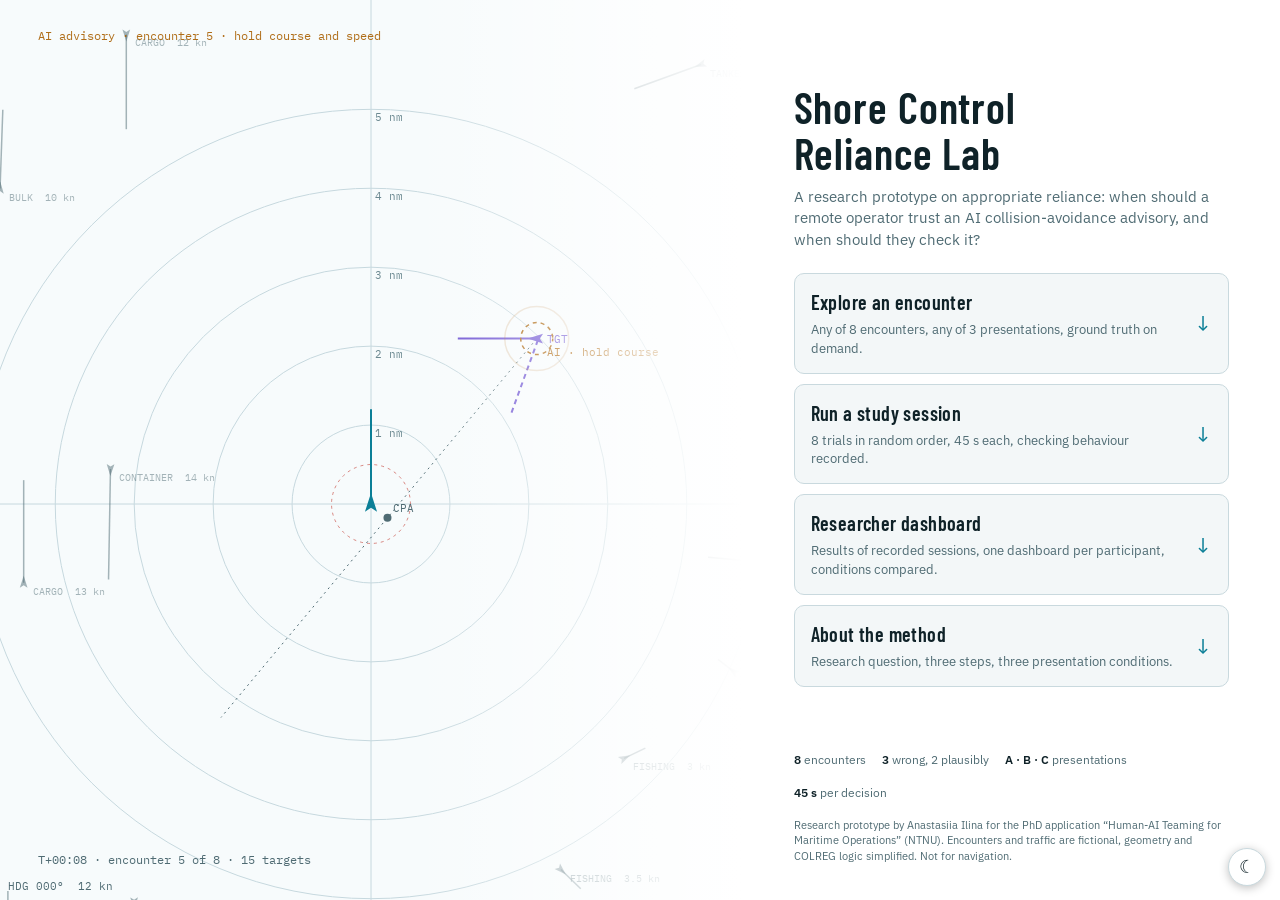
==== commit 7500043d: "Tab icon: the plot in miniature Co-Authored-By: Claude Fable 5.1 <noreply@anthropic.com>" ====
--- a/index.html
+++ b/index.html
@@ -3,6 +3,9 @@
 <meta charset="utf-8">
 <meta name="viewport" content="width=device-width, initial-scale=1">
 <title>Shore Control Reliance Lab</title>
+<!-- tab icon: the plot in miniature, own vessel at the centre, the target off the starboard bow -->
+<link rel="icon" type="image/svg+xml" href="data:image/svg+xml,%3Csvg xmlns='http://www.w3.org/2000/svg' viewBox='0 0 64 64'%3E%3Ccircle cx='32' cy='32' r='32' fill='%230e1b21'/%3E%3Cg fill='none' stroke='%2359c9e0' stroke-opacity='.45' stroke-width='2.5'%3E%3Ccircle cx='32' cy='32' r='13'/%3E%3Ccircle cx='32' cy='32' r='24'/%3E%3C/g%3E%3Cpath d='M32 10v14' stroke='%2359c9e0' stroke-width='3' stroke-linecap='round'/%3E%3Cpath d='M32 22l8 15-8-5-8 5z' fill='%2359c9e0'/%3E%3Ccircle cx='47' cy='17' r='5' fill='%23f3b23f'/%3E%3C/svg%3E">
+<meta name="theme-color" content="#0e1b21">
 <meta name="claude:viewport-fit-sides" content="cover">
 <link rel="preconnect" href="https://fonts.googleapis.com">
 <link rel="stylesheet" href="https://fonts.googleapis.com/css2?family=Barlow+Condensed:wght@500;600&family=IBM+Plex+Mono:wght@400;500&family=IBM+Plex+Sans:wght@400;500;600&display=swap">
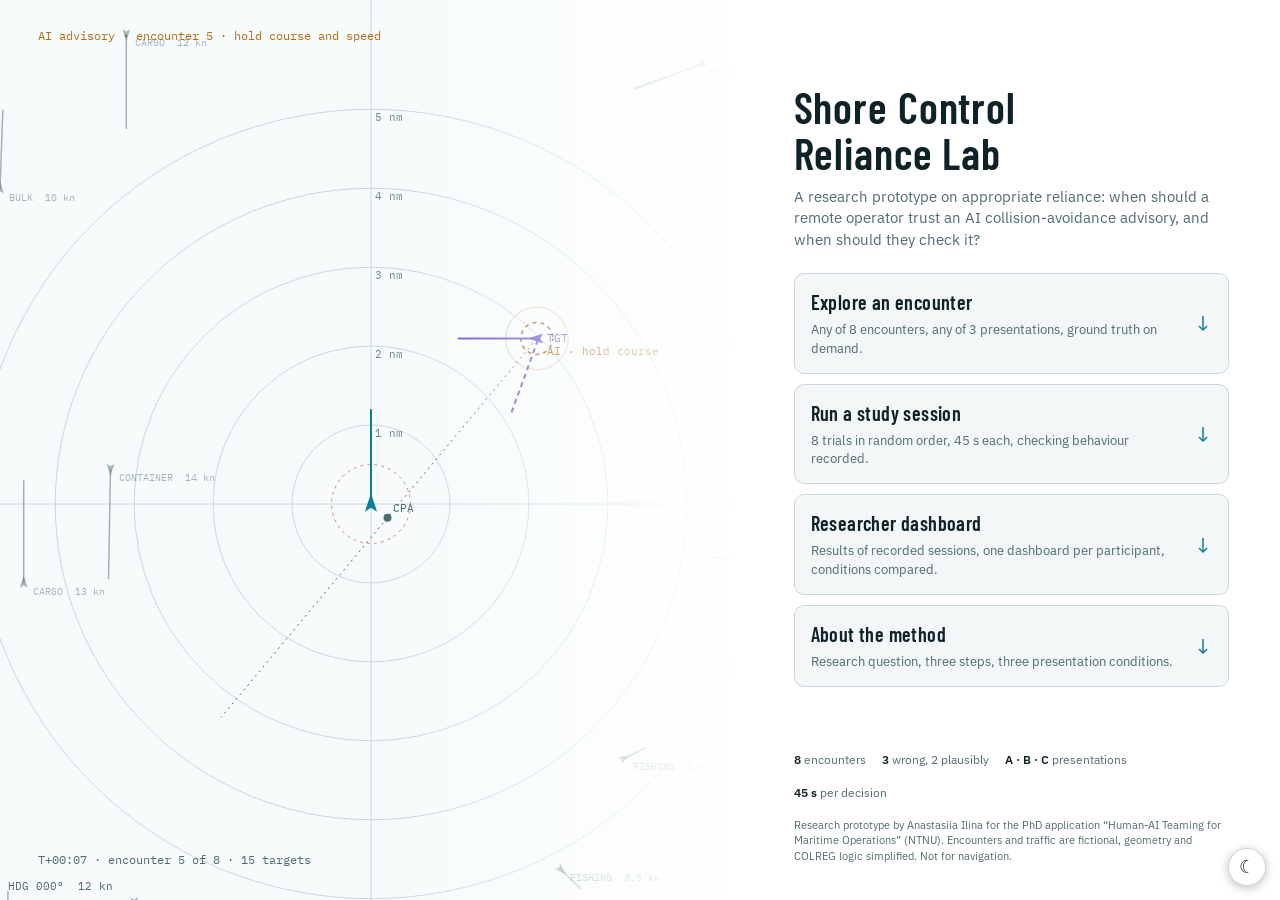
==== commit b8769280: "design-system/: tokens as CSS and JSON, component contracts, data model Tokens move out of index.htm" ====
--- a/index.html
+++ b/index.html
@@ -9,6 +9,7 @@
 <meta name="claude:viewport-fit-sides" content="cover">
 <link rel="preconnect" href="https://fonts.googleapis.com">
 <link rel="stylesheet" href="https://fonts.googleapis.com/css2?family=Barlow+Condensed:wght@500;600&family=IBM+Plex+Mono:wght@400;500&family=IBM+Plex+Sans:wght@400;500;600&display=swap">
+<link rel="stylesheet" href="design-system/tokens.css">
 <style>
 /* ==========================================================================
    Shore Control Reliance Lab — styles
@@ -23,65 +24,32 @@
    4. Screens       start console, participant briefing, workspace, results
    5. Responsive    one breakpoint at 880px, one at 820px tall
 
-   COMPONENT INVENTORY (names = class names)
-   btn        .btn  .primary .danger .small  :disabled
-   seg        .seg > button[aria-pressed]           segmented switch
-   chip       .chip                                  evidence / alternative action
-   pill       .pill .ok .no .n                       status label
-   card       .card                                  generic panel
+   COMPONENT INVENTORY (names = class names; contracts in design-system/components.md)
+   btn        .btn  .primary .ghost .danger .small .choice  :disabled
+   linkbtn    .linkbtn  .back                       quiet text actions
+   seg        .seg > button[aria-pressed]  .segbig   segmented switches
+   pill       .pill .ok .over .under .run .n  .ctag  status labels
+   card       .card  .card.dash                      panels
    eyebrow    .eyebrow                               small caps section label
    field      .field > select | input | .seg         labelled form control
-   bar        .bar .barset .brand                    toolbar
-   timer      .timer > div                           countdown bar
-   advice     .advice .tag .act .conf .meter .kv .why   AI advisory
-   datatable  table th td tr.hl .tablewrap .datahead   sensor data
-   truth      .truth .correct .wrong .plausible      ground-truth callout
-   dashboard  .dash .dhead .picker .menu .flag       researcher results screen
-              .rows .cells .tbars .encs .summary     trial sequence figure
-              .matrix .rate .kvl .tl .agg .notes     analytic cards, timelines, sessions
-   toast/note .toast .note .fine                     feedback and small print
+   advisory   .advisory .tag .act .enc .conf .meter .claims .claim .rule
+   decision   .decision .pair .alts .group .timeout .toast .truth
+   datatable  table th td tr.hl .tablewrap           sensor data and dashboard tables
+   notes      .notebox .notes .noteacts .savedmsg    note fields, explicit or autosaving
+   workspace  .work .topline .rail .vtab .datapane .plotarea .hud .helm .hb .side .trialbar .explorebar
+   start      .stage .plot .panel .overlay .door .doorpanel .recent .method .steps .conds
+   participant .brief .checkin .donescreen
+   dashboard  .dhead .dmeta .acts .navses .flag .dd .menu .rq .rq-cmp .rq-verdict
+              .rows .rl .cells .tbars .encs .summary .matrix .mq .rate .kvl .tl .track .axis
+              .tc .sofar .live .nmark .noterow
    legend     .legend .sw-*                          plot legend swatches
-   door       .door[aria-expanded] .doorpanel        start-page entry card
-   steps      .steps                                 numbered steps
-   conds      .conds                                 condition table
    fab        .themeBtn .toTop                       floating round buttons
    ========================================================================== */
 
-/* ---------- 1. Tokens ---------- */
-:root{
-  /* colour: day */
-  --bg:#eef3f4; --panel:#ffffff; --panel2:#f3f7f8; --line:#c9d9de; --fg:#0f2228; --muted:#4f6b73;
-  --own:#0b7f97; --target:#6a4fd1; --ai:#a95f00; --aiSoft:#fbe9cf; --good:#1f8a52; --bad:#c43d32; --goodSoft:#dff1e6; --badSoft:#f8e0dd;
-  --plot:#f7fbfc; --ring:#c6d8de; --ringLabel:#6b8890;
-  --accent:#0d8784; --accentText:#ffffff; /* action buttons; --good stays for feedback only */
-  color-scheme:light;
-  /* type */
-  --font-display:'Barlow Condensed','Arial Narrow',sans-serif; --font-body:'IBM Plex Sans',system-ui,sans-serif; --font-mono:'IBM Plex Mono',ui-monospace,monospace;
-  --fs-xs:11px; --fs-s:12px; --fs-m:13px; --fs-base:14px; --fs-l:15px; --fs-xl:18px; --fs-2xl:20px; --fs-3xl:24px; --fs-4xl:26px; --fs-5xl:28px; --fs-6xl:32px; --fs-7xl:40px; --fs-8xl:48px;
-  --lh-tight:1.05; --lh-snug:1.3; --lh-base:1.45;
-  --ls-display:.02em; --ls-wide:.04em; --ls-caps-s:.06em; --ls-caps:.08em;
-  /* spacing scale */
-  --sp-0:2px; --sp-1:4px; --sp-2:6px; --sp-3:8px; --sp-4:10px; --sp-5:12px; --sp-6:14px; --sp-7:16px; --sp-8:20px; --sp-9:24px; --sp-10:32px; --sp-11:40px; --sp-12:48px; --sp-13:64px; --sp-14:80px;
-  /* radius */
-  --r-2xs:2px; --r-xs:3px; --r-s:6px; --r-m:8px; --r-l:10px; --r-xl:12px; --r-pill:999px;
-  /* borders, shadow, motion, layout */
-  --border:1px solid var(--line);
-  --shadow-fab:0 2px 10px rgba(0,0,0,.25);
-  --dur:.2s;
-  --content-max:1220px;
-  --page-pad:16px;
-  /* component tokens */
-  --pad-btn:9px 14px; --pad-btn-small:5px 10px; --pad-seg:7px 12px; --pad-chip:3px 9px; --pad-input:6px 8px; --pad-cell:5px 6px;
-  --size-fab:38px; --size-step:34px;
-}
-@media (prefers-color-scheme:dark){:root:not([data-theme="light"]){
-  --bg:#081014; --panel:#0e1b21; --panel2:#12232b; --line:#21404b; --fg:#d6e6ea; --muted:#86a2ab;
-  --own:#59c9e0; --target:#b9a6ff; --ai:#f3b23f; --aiSoft:#3a2c10; --good:#5cc28a; --bad:#ef6a5e; --goodSoft:#123323; --badSoft:#3a1714;
-  --plot:#061015; --ring:#183641; --ringLabel:#4f7380; --accent:#4fc1b4; --accentText:#07171a; color-scheme:dark}}
-:root[data-theme="dark"]{
-  --bg:#081014; --panel:#0e1b21; --panel2:#12232b; --line:#21404b; --fg:#d6e6ea; --muted:#86a2ab;
-  --own:#59c9e0; --target:#b9a6ff; --ai:#f3b23f; --aiSoft:#3a2c10; --good:#5cc28a; --bad:#ef6a5e; --goodSoft:#123323; --badSoft:#3a1714;
-  --plot:#061015; --ring:#183641; --ringLabel:#4f7380; --accent:#4fc1b4; --accentText:#07171a; color-scheme:dark}
+/* ---------- 1. Tokens ----------
+   Live in design-system/tokens.css, linked from <head> above this block, with the same values in
+   design-system/tokens.json. Colour (two themes), type, spacing, radius, borders, motion, layout,
+   component tokens. Everything below uses them; nothing below defines a colour or size of its own. */
 
 /* ---------- 2. Base ---------- */
 *{box-sizing:border-box}
--- a/design-system/tokens.css
+++ b/design-system/tokens.css
@@ -0,0 +1,55 @@
+/* ==========================================================================
+   Shore Control Reliance Lab — design tokens
+   Source of truth for the prototype (index.html links this file) and for
+   tokens.json next to it, which carries the same values for tooling.
+
+   Two themes. Day is the default; night applies when the system prefers
+   dark and the page has not been switched to light, or when the page is
+   switched to dark explicitly (html[data-theme="dark"]).
+
+   Naming: --bg / --panel / --panel2 surfaces; --fg / --muted text;
+   --own / --target / --ai the three actors on the plot; --good / --bad
+   feedback only (never for actions: --accent is the action colour).
+   ========================================================================== */
+
+:root{
+  /* colour · day */
+  --bg:#eef3f4; --panel:#ffffff; --panel2:#f3f7f8; --line:#c9d9de; --fg:#0f2228; --muted:#4f6b73;
+  --own:#0b7f97; --target:#6a4fd1; --ai:#a95f00; --aiSoft:#fbe9cf; --good:#1f8a52; --bad:#c43d32; --goodSoft:#dff1e6; --badSoft:#f8e0dd;
+  --plot:#f7fbfc; --ring:#c6d8de; --ringLabel:#6b8890;
+  --accent:#0d8784; --accentText:#ffffff;
+  color-scheme:light;
+
+  /* type */
+  --font-display:'Barlow Condensed','Arial Narrow',sans-serif; --font-body:'IBM Plex Sans',system-ui,sans-serif; --font-mono:'IBM Plex Mono',ui-monospace,monospace;
+  --fs-xs:11px; --fs-s:12px; --fs-m:13px; --fs-base:14px; --fs-l:15px; --fs-xl:18px; --fs-2xl:20px; --fs-3xl:24px; --fs-4xl:26px; --fs-5xl:28px; --fs-6xl:32px; --fs-7xl:40px; --fs-8xl:48px;
+  --lh-tight:1.05; --lh-snug:1.3; --lh-base:1.45;
+  --ls-display:.02em; --ls-wide:.04em; --ls-caps-s:.06em; --ls-caps:.08em;
+
+  /* spacing scale */
+  --sp-0:2px; --sp-1:4px; --sp-2:6px; --sp-3:8px; --sp-4:10px; --sp-5:12px; --sp-6:14px; --sp-7:16px; --sp-8:20px; --sp-9:24px; --sp-10:32px; --sp-11:40px; --sp-12:48px; --sp-13:64px; --sp-14:80px;
+
+  /* radius */
+  --r-2xs:2px; --r-xs:3px; --r-s:6px; --r-m:8px; --r-l:10px; --r-xl:12px; --r-pill:999px;
+
+  /* borders, shadow, motion, layout */
+  --border:1px solid var(--line);
+  --shadow-fab:0 2px 10px rgba(0,0,0,.25);
+  --dur:.2s;
+  --content-max:1220px;
+  --page-pad:16px;
+
+  /* component tokens */
+  --pad-btn:9px 14px; --pad-btn-small:5px 10px; --pad-seg:7px 12px; --pad-chip:3px 9px; --pad-input:6px 8px; --pad-cell:5px 6px;
+  --size-fab:38px; --size-step:34px;
+}
+
+/* colour · night */
+@media (prefers-color-scheme:dark){:root:not([data-theme="light"]){
+  --bg:#081014; --panel:#0e1b21; --panel2:#12232b; --line:#21404b; --fg:#d6e6ea; --muted:#86a2ab;
+  --own:#59c9e0; --target:#b9a6ff; --ai:#f3b23f; --aiSoft:#3a2c10; --good:#5cc28a; --bad:#ef6a5e; --goodSoft:#123323; --badSoft:#3a1714;
+  --plot:#061015; --ring:#183641; --ringLabel:#4f7380; --accent:#4fc1b4; --accentText:#07171a; color-scheme:dark}}
+:root[data-theme="dark"]{
+  --bg:#081014; --panel:#0e1b21; --panel2:#12232b; --line:#21404b; --fg:#d6e6ea; --muted:#86a2ab;
+  --own:#59c9e0; --target:#b9a6ff; --ai:#f3b23f; --aiSoft:#3a2c10; --good:#5cc28a; --bad:#ef6a5e; --goodSoft:#123323; --badSoft:#3a1714;
+  --plot:#061015; --ring:#183641; --ringLabel:#4f7380; --accent:#4fc1b4; --accentText:#07171a; color-scheme:dark}
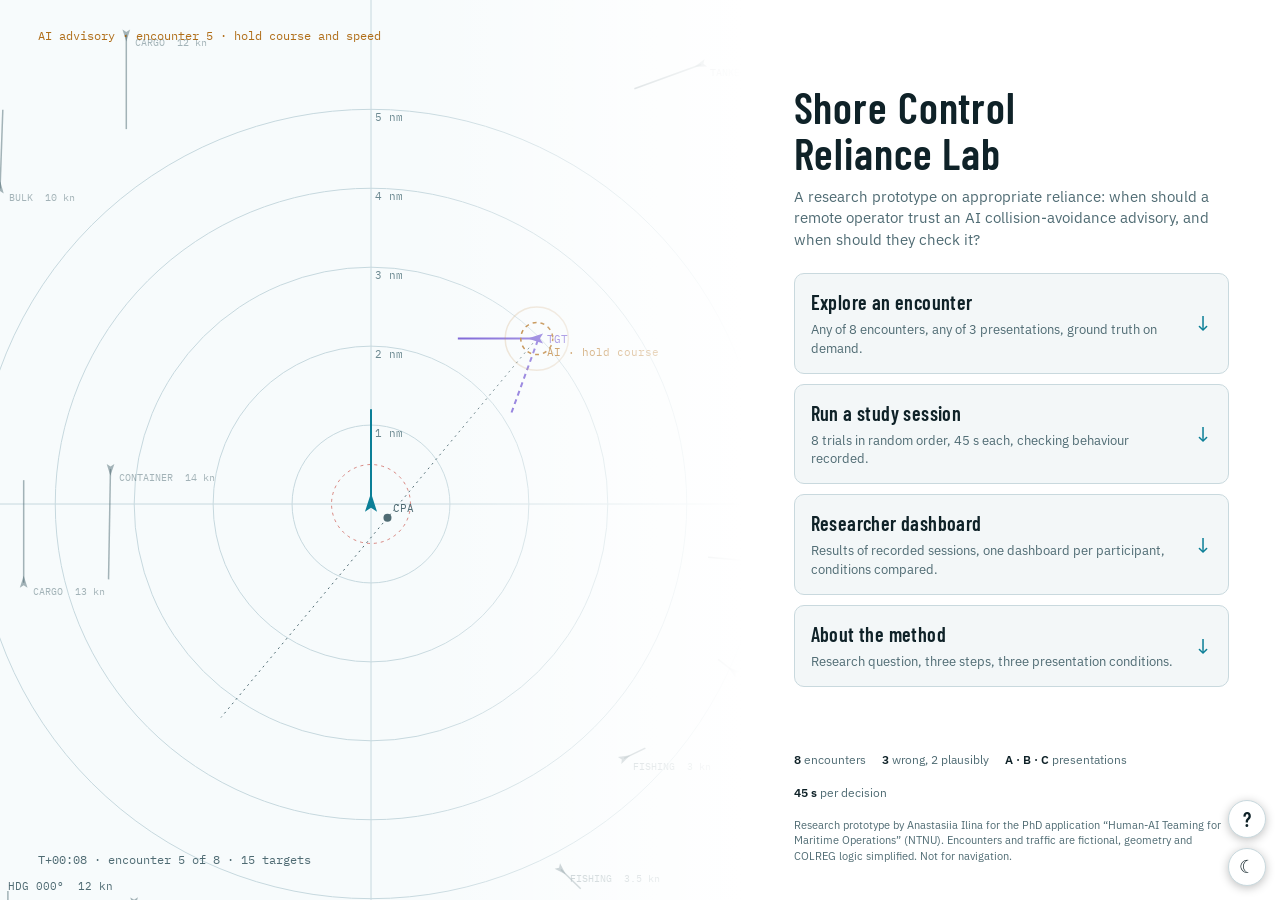
==== commit d4df6af5: "Help drawer: how the prototype works, behind a "?" button A third floating button above the theme sw" ====
--- a/index.html
+++ b/index.html
@@ -331,8 +331,28 @@
 .fab{position:fixed;right:max(var(--sp-6),env(safe-area-inset-right,0px));z-index:20;width:var(--size-fab);height:var(--size-fab);border-radius:50%;border:var(--border);background:var(--panel);color:var(--fg);font-size:var(--fs-xl);line-height:1;cursor:pointer;box-shadow:var(--shadow-fab);display:grid;place-items:center}
 .fab:hover{border-color:var(--own)}
 .themeBtn{bottom:max(var(--sp-6),env(safe-area-inset-bottom,0px))}
-.toTop{bottom:calc(max(var(--sp-6),env(safe-area-inset-bottom,0px)) + var(--size-fab) + var(--sp-4));opacity:0;pointer-events:none;transform:translateY(6px);transition:opacity var(--dur),transform var(--dur)}
+.helpBtn{bottom:calc(max(var(--sp-6),env(safe-area-inset-bottom,0px)) + var(--size-fab) + var(--sp-4));font-family:var(--font-display);font-weight:600;font-size:var(--fs-2xl)}
+.helpBtn[aria-expanded="true"]{border-color:var(--own);color:var(--own)}
+.toTop{bottom:calc(max(var(--sp-6),env(safe-area-inset-bottom,0px)) + 2 * (var(--size-fab) + var(--sp-4)));opacity:0;pointer-events:none;transform:translateY(6px);transition:opacity var(--dur),transform var(--dur)}
 .toTop.on{opacity:1;pointer-events:auto;transform:none}
+/* help drawer: how the prototype works, slid in from the right over any screen */
+.helpVeil{position:fixed;inset:0;background:color-mix(in srgb,var(--bg) 55%,transparent);z-index:29}
+.help{position:fixed;top:0;right:0;bottom:0;width:min(560px,100%);background:var(--panel);border-left:var(--border);box-shadow:0 0 40px rgba(0,0,0,.35);z-index:30;overflow:auto;padding:var(--sp-9) clamp(var(--sp-7),4vw,var(--sp-11)) var(--sp-13);display:flex;flex-direction:column;gap:var(--sp-7);font-size:var(--fs-base)}
+.help .close{position:absolute;right:var(--sp-5);top:var(--sp-5);width:34px;height:34px;border-radius:50%;border:var(--border);background:var(--panel2);color:var(--muted);font:inherit;font-size:var(--fs-xl);cursor:pointer}
+.help .close:hover{color:var(--fg);border-color:var(--own)}
+.help h2{font-family:var(--font-display);font-weight:600;font-size:var(--fs-6xl);margin:0;line-height:var(--lh-tight);padding-right:var(--sp-12)}
+.help h3{font-family:var(--font-display);font-weight:600;font-size:var(--fs-xl);letter-spacing:var(--ls-wide);margin:var(--sp-4) 0 0;color:var(--fg)}
+.help p,.help li{margin:0;color:var(--muted)}
+.help p b,.help li b{color:var(--fg);font-weight:600}
+.help ul{margin:0;padding-left:1.1em;display:grid;gap:var(--sp-2)}
+.help table{font-size:var(--fs-s)}
+.help td,.help th{padding:var(--sp-2) var(--sp-3)}
+.help .toc{display:flex;flex-wrap:wrap;gap:var(--sp-2)}
+.help .toc a{font-size:var(--fs-s);color:var(--own);text-decoration:none;border:var(--border);border-radius:var(--r-pill);padding:var(--sp-0) var(--sp-4)}
+.help .toc a:hover{border-color:var(--own)}
+.help a{color:var(--own)}
+.help section{display:grid;gap:var(--sp-3);scroll-margin-top:var(--sp-7)}
+.help .kbd{font-family:var(--font-mono);font-size:var(--fs-s);background:var(--panel2);border:var(--border);border-radius:var(--r-xs);padding:0 var(--sp-2);color:var(--fg)}
 
 /* ---------- 4. Screens ---------- */
 /* start console: live plot of encounter 5 next to the title and three entry cards; the method block opens below on demand */
@@ -515,6 +535,84 @@
 
 <button class="fab themeBtn" id="themeBtn" type="button" aria-label="Switch to day theme" title="Night / day theme">☀</button>
 <button class="fab toTop" id="toTop" type="button" aria-label="Back to top" title="Back to top">↑</button>
+<button class="fab helpBtn" id="helpBtn" type="button" aria-label="How this prototype works" title="How this prototype works" aria-expanded="false" aria-controls="help">?</button>
+<div class="helpVeil" id="helpVeil" hidden></div>
+<aside class="help" id="help" role="dialog" aria-modal="true" aria-labelledby="helpTitle" hidden>
+  <button class="close" id="helpClose" type="button" aria-label="Close">✕</button>
+  <h2 id="helpTitle">How this prototype works</h2>
+  <p>A research tool for one question: <b>how should an AI collision-avoidance advisory be presented so that a remote operator relies on it when it is right and intervenes when it is wrong?</b> The AI is scripted with known accuracy (Wizard-of-Oz), so every decision can be compared with ground truth. Full text in the <a href="https://github.com/nastja-igel/ntnu#readme" target="_blank" rel="noopener">README</a>.</p>
+  <nav class="toc" aria-label="Sections"><a href="#h-scenario">Scenario</a><a href="#h-screens">Screens</a><a href="#h-conditions">Conditions</a><a href="#h-encounters">Encounters</a><a href="#h-recorded">What is recorded</a><a href="#h-dashboard">Dashboard</a><a href="#h-storage">Storage</a><a href="#h-limits">Limitations</a></nav>
+
+  <section id="h-scenario"><h3>Scenario</h3>
+    <p>An operator in a shore control centre supervises an autonomous vessel. In each encounter the vessel meets another vessel and the AI proposes a manoeuvre. The operator has <b>45 seconds</b> to accept it, or to reject it and choose one of five alternatives. If time runs out, the vessel executes the advice: in an autonomous system, doing nothing is also a decision.</p>
+    <p><b>Sensor data is collapsed by default.</b> Opening it is the operator's own choice, and that choice is what the prototype measures alongside the decision: whether the data was opened, for how long, and which claims were checked.</p>
+  </section>
+
+  <section id="h-screens"><h3>Screens and modes</h3>
+    <ul>
+      <li><b>Start page.</b> A live plot of encounter 5 and four doors: Explore, Run a study session, Researcher dashboard, About the method. Hover a vessel on the plot for its course and speed.</li>
+      <li><b>Explore.</b> Any encounter in any presentation, decide, then reveal the ground truth with an explanation. For demos and walkthroughs.</li>
+      <li><b>Study session.</b> The researcher picks the condition. The participant reads a briefing that names no condition, enters a code and runs eight encounters in random order, 45 s each. At the end only "Session complete" is shown; results stay behind a quiet researcher link.</li>
+      <li><b>Workspace.</b> Left rail with the Sensor data tab, the relative-motion plot in the centre (own vessel at the centre, 1 nm rings, 0.5 nm safety limit, target by radar and, when they disagree, by AIS, the AI heading, the CPA), the advisory and the decision on the right. After Reject the alternatives also appear on the plot as ghost headings.</li>
+      <li><b>Researcher dashboard.</b> Two levels: an overview across all sessions and one participant's session. Described below.</li>
+    </ul>
+  </section>
+
+  <section id="h-conditions"><h3>Three presentation conditions</h3>
+    <table><thead><tr><th>Condition</th><th>The operator sees</th><th>It tests</th></tr></thead><tbody>
+      <tr><td><b>A · Advice</b></td><td>The manoeuvre and the type of encounter</td><td>Baseline reliance on bare advice</td></tr>
+      <tr><td><b>B · + Confidence</b></td><td>The manoeuvre and a confidence percentage</td><td>Does a number calibrate trust or lull people into accepting?</td></tr>
+      <tr><td><b>C · + Evidence</b></td><td>Graded confidence, data basis and AIS report age, predicted CPA after the manoeuvre, the COLREG rule, clickable claims</td><td>Do explanations that point at the data help people catch errors?</td></tr>
+    </tbody></table>
+    <p>In C each claim is a button: it opens the sensor data on the matching row. Explanation as an invitation to check, not a reason to agree.</p>
+  </section>
+
+  <section id="h-encounters"><h3>Eight encounters, three kinds of advice</h3>
+    <table><thead><tr><th>#</th><th>Encounter</th><th>AI advice</th><th>Advice is</th></tr></thead><tbody>
+      <tr><td>1</td><td>Crossing, target on starboard bow</td><td>30° to starboard</td><td>Correct</td></tr>
+      <tr><td>2</td><td>Head-on</td><td>20° to starboard</td><td>Correct</td></tr>
+      <tr><td>3</td><td>Crossing, target on port bow</td><td>Stand on</td><td>Correct</td></tr>
+      <tr><td>4</td><td>Crossing, target on starboard bow</td><td>25° to port</td><td><b>Clearly wrong</b>: turning to port crosses the target's bow</td></tr>
+      <tr><td>5</td><td>Crossing, target on starboard bow</td><td>No action needed</td><td><b>Plausibly wrong</b>: built on a 3-minute-old AIS report; radar shows the target has turned, CPA ≈ 0.1 nm</td></tr>
+      <tr><td>6</td><td>Overtaking a slower vessel</td><td>15° to starboard</td><td>Correct</td></tr>
+      <tr><td>7</td><td>Close-quarters crossing, low visibility</td><td>10° to starboard</td><td><b>Plausibly wrong</b>: right direction, too small; CPA ≈ 0.2 nm against a 0.5 nm limit</td></tr>
+      <tr><td>8</td><td>Being overtaken from starboard quarter</td><td>Stand on</td><td>Correct</td></tr>
+    </tbody></table>
+    <p>Encounter 5 is the key case: the error can only be caught by opening the data and noticing that radar and AIS disagree.</p>
+  </section>
+
+  <section id="h-recorded"><h3>What is recorded</h3>
+    <p>Per trial: the decision and whether it was a timeout, decision time, whether the sensor data was opened and for how long, claims clicked (total and distinct), whether the alternatives were unfolded, and a timestamped event log (open, close, claim, alternatives). From these: <b>appropriate reliance</b> (correct advice accepted or wrong advice rejected), <b>over-reliance</b> (wrong advice accepted), <b>under-reliance</b> (correct advice rejected).</p>
+    <p>A session is saved from its first trial and marked <b>in progress</b> until the last decision. An interrupted session stays visible with the trials it recorded, but does not enter the comparison.</p>
+  </section>
+
+  <section id="h-dashboard"><h3>Researcher dashboard</h3>
+    <ul>
+      <li><b>Overview · What the pilot says so far.</b> One row per question from the project outline, the three conditions side by side and a cautious one-sentence reading: does a confidence number lull people into accepting (wrong advice accepted, B against A); do evidence claims help catch plausible errors (C against A and B, encounter 5 singled out); does checking drift within a session (data opened, first half against second half). The table of all sessions opens below.</li>
+      <li><b>One session.</b> Trial sequence with outcome, decision time and seconds in the data; reliance matrix (advice × decision, signal-detection terms); acceptance by advice type; checking behaviour; event timelines per trial; the trials table with per-trial notes; researcher notes with explicit Save / Cancel.</li>
+      <li><b>Live review.</b> While a participant works, the session is listed as in progress on the start page and in the overview. Opened in a second tab of the same browser, it shows one card per trial: decided ones with outcome and timeline, the current one marked "now", the upcoming ones dimmed. Each card has a note field that saves as you type. Cards fill in as decisions arrive, never under the cursor. When the session ends the tab switches to the finished dashboard.</li>
+      <li><b>Download.</b> Session JSON with the event log and notes; trials CSV; across sessions, one trial-level CSV and one summary CSV.</li>
+    </ul>
+  </section>
+
+  <section id="h-storage"><h3>Storage, addresses, themes</h3>
+    <ul>
+      <li>Sessions live in this browser's storage under participant codes only. Nothing leaves the device unless downloaded. Different addresses and browsers have separate storage.</li>
+      <li>Researcher screens have addresses: <span class="kbd">#overview</span>, <span class="kbd">#session=P07</span>, <span class="kbd">#sessions</span>, <span class="kbd">#explore=5&amp;c=C</span>. Reload, the back button and bookmarks work. A study in progress is deliberately not restored.</li>
+      <li>Night and day themes (the button below this one); the system setting is followed until you switch. Motion is reduced when the system asks for it.</li>
+    </ul>
+  </section>
+
+  <section id="h-limits"><h3>Limitations</h3>
+    <ul>
+      <li>Fictional encounters; simplified geometry and COLREG logic. Not for navigation.</li>
+      <li>One target per encounter, no wind, current or coastline.</li>
+      <li>Eight trials demonstrate the method; they are not enough for statistics. The overview says so: a pilot, not evidence.</li>
+      <li>Not yet tested with professional operators, which would be the first step of the PhD.</li>
+    </ul>
+    <p>Research prototype by Anastasiia Ilina for the PhD application “Human-AI Teaming for Maritime Operations” (NTNU).</p>
+  </section>
+</aside>
 <div class="wrap">
 <div class="content">
 <section id="start">
@@ -1448,6 +1546,20 @@
 addEventListener('scroll',updateToTop,{passive:true}); addEventListener('resize',updateToTop);
 toTop.addEventListener('click',()=>smoothTo(0));
 
+// ---------- help drawer ----------
+let helpReturnFocus=null;
+function setHelp(open){
+  $('help').hidden=!open;$('helpVeil').hidden=!open;$('helpBtn').setAttribute('aria-expanded',open);
+  if(open){helpReturnFocus=document.activeElement;$('help').scrollTop=0;$('helpClose').focus()}
+  else{const back=helpReturnFocus&&helpReturnFocus!==document.body?helpReturnFocus:$('helpBtn');if(back.focus)back.focus();helpReturnFocus=null}
+}
+$('helpBtn').addEventListener('click',()=>setHelp($('help').hidden));
+$('helpClose').addEventListener('click',()=>setHelp(false));
+$('helpVeil').addEventListener('click',()=>setHelp(false));
+addEventListener('keydown',e=>{if(e.key==='Escape'&&!$('help').hidden)setHelp(false)});
+// section links inside the drawer scroll the drawer, not the page, and leave the address alone
+$('help').addEventListener('click',e=>{const a=e.target.closest('a[href^="#h-"]');if(!a)return;e.preventDefault();const t=document.getElementById(a.getAttribute('href').slice(1));if(t)$('help').scrollTo({top:t.offsetTop-16,behavior:'auto'})});
+
 startClass(true);
 renderAll();drawStart();updateToTop();renderRecent();applyHash();
 })();
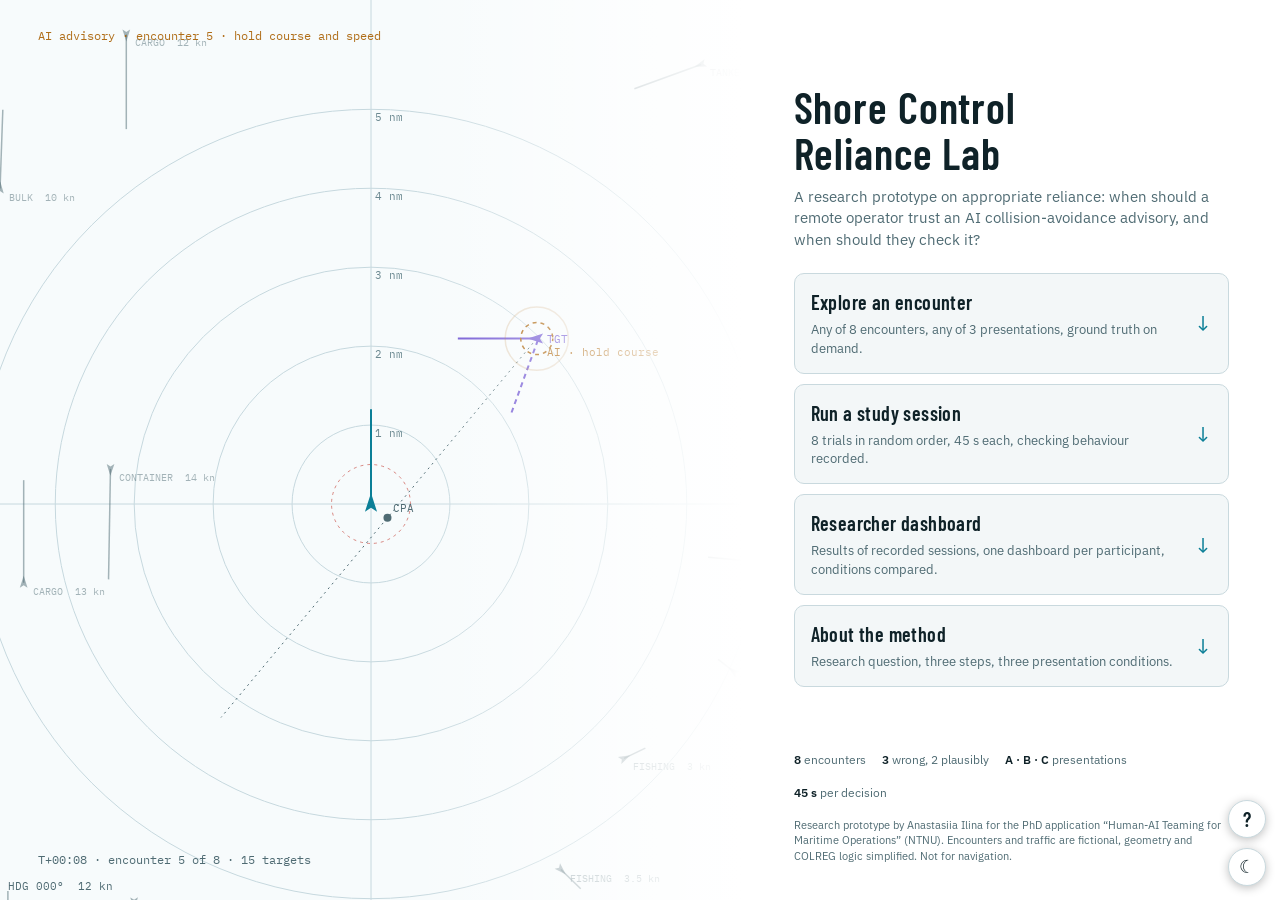
==== commit d9f25969: "Plot zooms in when squeezed; tablet layout hugs its content A narrow plot (sensor data open beside i" ====
--- a/index.html
+++ b/index.html
@@ -489,14 +489,15 @@
 
 /* ---------- 5. Responsive ---------- */
 @media (max-width:880px){
-  .work{height:auto;min-height:100dvh;grid-template-columns:1fr;grid-template-rows:4px auto auto auto auto}
+  .work{height:auto;min-height:100dvh;grid-template-columns:1fr;grid-template-rows:4px auto auto auto auto;align-content:start} /* rows hug their content: no slack under the decision buttons */
   .rail{grid-column:1;grid-row:2;flex-direction:row;justify-content:flex-start;border-right:0;border-bottom:var(--border);padding:var(--sp-3) var(--sp-5)}
   .vtab{writing-mode:horizontal-tb;transform:none;padding:var(--sp-2) var(--sp-5)}
   .plotarea{grid-column:1;grid-row:3}
   .side{grid-column:1;grid-row:4}
   .datapane{grid-column:1;grid-row:5;width:auto;border-right:0;border-top:var(--border)}
   .plotarea{aspect-ratio:1/1}
-  .side{border-left:0;overflow:visible}
+  .side{border-left:0;overflow:visible;padding-bottom:calc(var(--size-fab) + var(--sp-9))} /* room under the last row for the floating buttons */
+  .explore-tools{justify-content:flex-start}
   .side .advisory{flex:none;overflow:visible}
   .side .decision{max-height:none;overflow:visible}
   .decision{margin-top:0}
@@ -858,8 +859,15 @@
 function ship(ctx,x,y,hdg,col,sz){ctx.save();ctx.translate(x,y);ctx.rotate(hdg*R);ctx.beginPath();ctx.moveTo(0,-sz);ctx.lineTo(sz*.55,sz*.7);ctx.lineTo(0,sz*.35);ctx.lineTo(-sz*.55,sz*.7);ctx.closePath();ctx.fillStyle=col;ctx.fill();ctx.restore()}
 // Helm: where each alternative sits on the plot (true heading, radius in nm). Mirrors the list in the panel.
 const HELM={port20:{deg:-20,r:3.4},stbd30:{deg:30,r:2.8},stbd45:{deg:45,r:3.8},hold:{deg:0,r:1.9},slow:{deg:180,r:1.2}};
-const frame=c=>{const W=c.clientWidth,H=c.clientHeight;return {W,H,cx:W/2,cy:H*0.56,sc:Math.min(W,H)/9.4}};
-const helmPt=(f,o)=>[f.cx+Math.sin(o.deg*R)*o.r*f.sc,f.cy-Math.cos(o.deg*R)*o.r*f.sc];
+// Plot scale. The shorter side of the canvas spans 2 × rNm nautical miles. The start and end canvases always show 4.7 nm;
+// the workspace plot zooms in when it is squeezed narrow (sensor data open beside it), so the two vessels still fill the picture:
+// the visible radius follows the range to the target, clamped, and eases towards its goal frame by frame.
+const BASE_R=4.7;
+let plotR=BASE_R, plotGoal=BASE_R;
+const frame=c=>{const W=c.clientWidth,H=c.clientHeight,rNm=c.id==='plot'?plotR:BASE_R;return {W,H,cx:W/2,cy:H*0.56,sc:Math.min(W,H)/(2*rNm),rNm}};
+// Helm buttons and the AI heading keep their place on the picture, not in miles: their radii scale with the zoom.
+const zoomK=f=>(f.rNm||BASE_R)/BASE_R;
+const helmPt=(f,o)=>[f.cx+Math.sin(o.deg*R)*o.r*zoomK(f)*f.sc,f.cy-Math.cos(o.deg*R)*o.r*zoomK(f)*f.sc];
 function layoutHelm(){const f=frame(cv);document.querySelectorAll('#helm .hb').forEach(b=>{const [x,y]=helmPt(f,HELM[b.dataset.alt]);b.style.left=x+'px';b.style.top=y+'px'})}
 function draw(){const cs=current(); if(!cs)return; drawPlot(cv,cs,state.tSim,undefined,state.altsOpen); if(state.altsOpen)layoutHelm()}
 function drawStart(){drawPlot(cvStart,CASES[START_CASE],startT%6,startT)}
@@ -917,8 +925,8 @@
 }
 function drawPlot(cv,cs,tSim,trafficT,helm){
   const ctx=ctxOf(cv);
-  const {W,H,cx,cy,sc}=frame(cv); // sc: px per nm
-  const P=([x,y])=>[cx+x*sc,cy-y*sc];
+  const {W,H,cx,cy,sc,rNm}=frame(cv); // sc: px per nm
+  const P=([x,y])=>[cx+x*sc,cy-y*sc], k=rNm/BASE_R;
   ctx.clearRect(0,0,W,H);
   if(trafficT!==undefined)startHits=[]; // start page: rebuilt every frame for the hover ping
   ctx.font='11px "IBM Plex Mono", monospace';
@@ -928,6 +936,7 @@
   ctx.setLineDash([3,4]);ctx.beginPath();ctx.arc(cx,cy,LIMIT*sc,0,Math.PI*2);ctx.strokeStyle=css('--bad');ctx.globalAlpha=.6;ctx.stroke();ctx.globalAlpha=1;ctx.setLineDash([]);
   if(trafficT!==undefined)drawTraffic(ctx,P,trafficT);
   const g=geom(cs,'radar',OWN.cog,tSim), ga=geom(cs,'ais',OWN.cog,tSim);
+  if(cv.id==='plot')plotGoal=W/H<0.75?Math.min(BASE_R,Math.max(1.2,g.range*1.25)):BASE_R; // narrow plot: frame the encounter
   // relative track & CPA
   ctx.setLineDash([2,4]);ctx.strokeStyle=css('--muted');ctx.beginPath();const a=P(g.p),b=P([g.p[0]+g.w[0]*0.4,g.p[1]+g.w[1]*0.4]);ctx.moveTo(...a);ctx.lineTo(...b);ctx.stroke();ctx.setLineDash([]);
   if(g.tcpa>0){const c=P(g.cpaPt);ctx.beginPath();ctx.arc(c[0],c[1],4,0,Math.PI*2);ctx.fillStyle=css('--muted');ctx.fill();ctx.fillText('CPA',c[0]+6,c[1]-6)}
@@ -935,11 +944,11 @@
   ctx.strokeStyle=css('--own');ctx.lineWidth=2;ctx.beginPath();ctx.moveTo(cx,cy);ctx.lineTo(...P([0,OWN.sog*0.1]));ctx.stroke();
   // ghost headings for the operator's own options (after Reject)
   if(helm){ctx.save();ctx.setLineDash([4,5]);ctx.strokeStyle=css('--own');ctx.globalAlpha=.55;ctx.lineWidth=1.5;
-    Object.values(HELM).forEach(o=>{const f={cx,cy,sc};const [x,y]=helmPt(f,o);ctx.beginPath();ctx.moveTo(cx,cy);ctx.lineTo(x,y);ctx.stroke()});ctx.restore()}
-  // AI proposed heading
+    Object.values(HELM).forEach(o=>{const f={cx,cy,sc,rNm};const [x,y]=helmPt(f,o);ctx.beginPath();ctx.moveTo(cx,cy);ctx.lineTo(x,y);ctx.stroke()});ctx.restore()}
+  // AI proposed heading (a direction, not a distance: its length follows the zoom)
   const ac=advCog(cs.adv);
-  if(cs.adv.kind!=='hold'){ctx.setLineDash([6,5]);ctx.strokeStyle=css('--ai');ctx.lineWidth=2;ctx.beginPath();ctx.moveTo(cx,cy);ctx.lineTo(...P([Math.sin(ac*R)*2.2,Math.cos(ac*R)*2.2]));ctx.stroke();ctx.setLineDash([]);
-    const lp=P([Math.sin(ac*R)*2.4,Math.cos(ac*R)*2.4]);ctx.fillStyle=css('--ai');ctx.fillText('AI '+(cs.adv.kind==='stbd'?'+':'−')+cs.adv.deg+'°',lp[0]+4,lp[1])}
+  if(cs.adv.kind!=='hold'){ctx.setLineDash([6,5]);ctx.strokeStyle=css('--ai');ctx.lineWidth=2;ctx.beginPath();ctx.moveTo(cx,cy);ctx.lineTo(...P([Math.sin(ac*R)*2.2*k,Math.cos(ac*R)*2.2*k]));ctx.stroke();ctx.setLineDash([]);
+    const lp=P([Math.sin(ac*R)*2.4*k,Math.cos(ac*R)*2.4*k]);ctx.fillStyle=css('--ai');ctx.fillText('AI '+(cs.adv.kind==='stbd'?'+':'−')+cs.adv.deg+'°',lp[0]+4,lp[1])}
   ship(ctx,cx,cy,0,css('--own'),11);
   // target
   const tp=P(g.p);
@@ -1522,6 +1531,10 @@
 function loop(now){const dt=(now-last)/1000;last=now;
   const running=state.mode==='explore'?!state.decided:state.mode==='study'&&study&&study.cur&&!state.decided&&!$('workspace').hidden;
   if(running&&state.tSim<9){state.tSim+=dt*TIME_SCALE/60;$('simclock').textContent='T+'+fmtT(state.tSim*60);draw();if(Math.random()<.2)renderData()}
+  // zoom eases towards its goal even when the clock is stopped
+  if((state.mode==='explore'||state.mode==='study')&&Math.abs(plotR-plotGoal)>0.003){
+    plotR=matchMedia('(prefers-reduced-motion:reduce)').matches?plotGoal:plotR+(plotGoal-plotR)*Math.min(1,dt*7);
+    if(Math.abs(plotR-plotGoal)<=0.003)plotR=plotGoal; cv.dataset.zoom=plotR.toFixed(2); if(!running)draw()}
   if(state.mode==='start'){startT+=dt*TIME_SCALE/60;$('startClock').textContent='T+'+fmtT((startT%6)*60)+' · encounter 5 of 8 · '+(TRAFFIC.length+1)+' targets';drawStart()}
   if(state.mode==='done'){startT+=dt*TIME_SCALE/60;drawDone()}
   requestAnimationFrame(loop)}
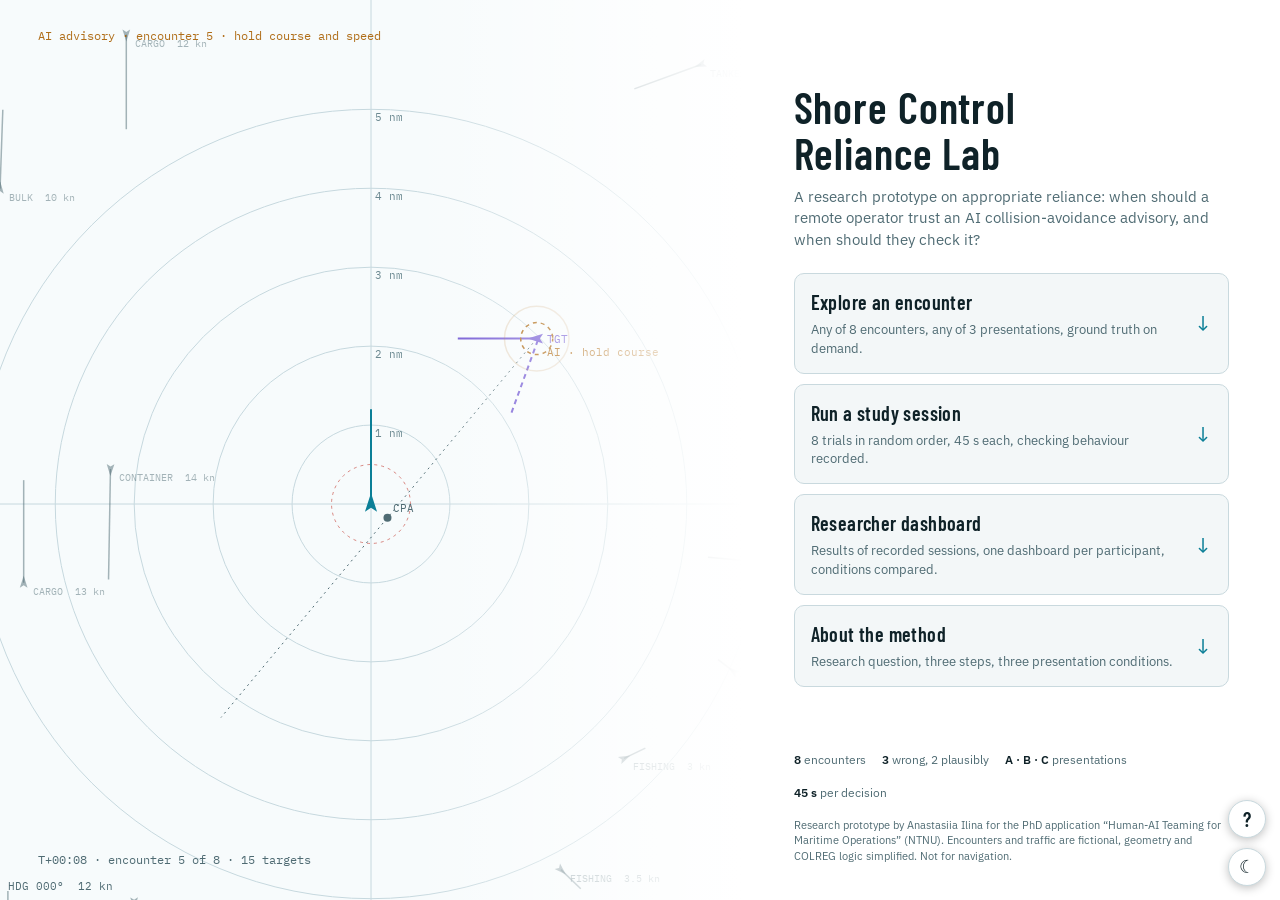
==== commit 82831317: "Manual zoom on the plot: wheel, pinch, Fit; logged as a zoom event Mouse wheel (Ctrl+wheel where the" ====
--- a/index.html
+++ b/index.html
@@ -232,6 +232,7 @@
 .track .open{position:absolute;top:4px;bottom:4px;background:color-mix(in srgb,var(--own) 55%,transparent);border-radius:var(--r-2xs)}
 .track .click{position:absolute;top:2px;bottom:2px;width:2px;background:var(--ai)}
 .track .altm{position:absolute;top:2px;bottom:2px;width:2px;background:var(--muted)}
+.track .zm{position:absolute;top:7px;bottom:7px;width:2px;background:var(--target)}
 .track .dec{position:absolute;top:-3px;width:12px;height:28px;transform:translateX(-50%);display:grid;place-items:center;font-size:var(--fs-xs);font-weight:700}
 .track .dec.ok{color:var(--good)}.track .dec.over{color:var(--bad)}.track .dec.under{color:var(--ai)}
 .track .to{position:absolute;right:-1px;top:-1px;bottom:-1px;width:3px;background:var(--bad);border-radius:0 var(--r-xs) var(--r-xs) 0}
@@ -444,7 +445,8 @@
 .datapane .eyebrow{margin:0}
 .datapane th{font-weight:400;color:var(--muted);width:58%}
 .plotarea{position:relative;background:var(--plot);min-width:0}
-.plotarea canvas{position:absolute;inset:0;width:100%;height:100%}
+.plotarea canvas{position:absolute;inset:0;width:100%;height:100%;touch-action:pan-y} /* one finger still scrolls the page; two fingers pinch the plot */
+.fitBtn{position:absolute;left:var(--sp-6);bottom:calc(var(--sp-10) + 28px);z-index:2}
 .plotarea .hud{position:absolute;left:var(--sp-6);top:var(--sp-5);display:flex;gap:var(--sp-5);align-items:baseline;flex-wrap:wrap;pointer-events:none}
 .plotarea .sim{left:var(--sp-6)}
 .plotarea .legend{position:absolute;right:var(--sp-6);bottom:var(--sp-5);margin:0;justify-content:flex-end;max-width:70%}
@@ -733,6 +735,7 @@
     </div>
     <div class="hud"><span class="brand">Shore Control Reliance Lab</span><span class="note">Relative motion · head-up · rings 1 nm</span></div>
     <div class="sim mono" id="simclock">T+00:00</div>
+    <button class="btn small fitBtn" id="fitBtn" type="button" hidden title="Back to the automatic scale (or double-click the plot)">Fit ↺</button>
     <div class="legend">
       <span><i class="sw-own"></i>Own vessel, 6-min vector</span>
       <span><i class="sw-target"></i>Target, radar</span>
@@ -868,6 +871,24 @@
 // Helm buttons and the AI heading keep their place on the picture, not in miles: their radii scale with the zoom.
 const zoomK=f=>(f.rNm||BASE_R)/BASE_R;
 const helmPt=(f,o)=>[f.cx+Math.sin(o.deg*R)*o.r*zoomK(f)*f.sc,f.cy-Math.cos(o.deg*R)*o.r*zoomK(f)*f.sc];
+// Manual zoom on the workspace plot: mouse wheel (Ctrl+wheel where the page scrolls), two-finger pinch, double-click to fit.
+// Taking the zoom switches the automatic framing off until Fit or the next trial. In a study each gesture is logged once it settles.
+let plotManual=false, zoomLogTimer=null, zoomFrom=null;
+const ZOOM_MIN=0.8, ZOOM_MAX=8;
+function setZoomGoal(r){
+  r=Math.min(ZOOM_MAX,Math.max(ZOOM_MIN,r)); if(Math.abs(r-plotGoal)<1e-4)return;
+  if(!plotManual){plotManual=true;$('fitBtn').hidden=false} if(zoomFrom==null)zoomFrom=plotGoal; plotGoal=r; cv.dataset.goal=r.toFixed(2);
+  if(study&&study.cur&&state.mode==='study'){clearTimeout(zoomLogTimer);zoomLogTimer=setTimeout(()=>{if(!study||!study.cur)return;study.cur.zooms++;logEv('zoom',(plotGoal<zoomFrom?'in':'out')+' '+plotGoal.toFixed(1)+' nm');zoomFrom=null},400)}
+  else zoomFrom=null;
+}
+function fitZoom(redraw){plotManual=false;zoomFrom=null;$('fitBtn').hidden=true;if(redraw!==false)draw()}
+$('fitBtn').addEventListener('click',()=>fitZoom());
+cv.addEventListener('dblclick',e=>{e.preventDefault();fitZoom()});
+cv.addEventListener('wheel',e=>{if(matchMedia('(max-width:880px)').matches&&!(e.ctrlKey||e.metaKey))return;e.preventDefault();setZoomGoal(plotGoal*Math.exp(e.deltaY*0.0012))},{passive:false});
+const pinchPts=new Map(); let pinch=null;
+cv.addEventListener('pointerdown',e=>{pinchPts.set(e.pointerId,[e.clientX,e.clientY]);if(pinchPts.size===2){const [a,b]=[...pinchPts.values()];pinch={d0:Math.hypot(a[0]-b[0],a[1]-b[1]),r0:plotGoal}}});
+cv.addEventListener('pointermove',e=>{if(!pinchPts.has(e.pointerId))return;pinchPts.set(e.pointerId,[e.clientX,e.clientY]);if(pinch&&pinchPts.size===2){const [a,b]=[...pinchPts.values()],d=Math.hypot(a[0]-b[0],a[1]-b[1]);if(d>0&&pinch.d0>0)setZoomGoal(pinch.r0*pinch.d0/d)}});
+['pointerup','pointercancel','pointerleave'].forEach(t=>cv.addEventListener(t,e=>{pinchPts.delete(e.pointerId);if(pinchPts.size<2)pinch=null}));
 function layoutHelm(){const f=frame(cv);document.querySelectorAll('#helm .hb').forEach(b=>{const [x,y]=helmPt(f,HELM[b.dataset.alt]);b.style.left=x+'px';b.style.top=y+'px'})}
 function draw(){const cs=current(); if(!cs)return; drawPlot(cv,cs,state.tSim,undefined,state.altsOpen); if(state.altsOpen)layoutHelm()}
 function drawStart(){drawPlot(cvStart,CASES[START_CASE],startT%6,startT)}
@@ -930,13 +951,14 @@
   ctx.clearRect(0,0,W,H);
   if(trafficT!==undefined)startHits=[]; // start page: rebuilt every frame for the hover ping
   ctx.font='11px "IBM Plex Mono", monospace';
-  for(let r=1;r<=5;r++){ctx.beginPath();ctx.arc(cx,cy,r*sc,0,Math.PI*2);ctx.strokeStyle=css('--ring');ctx.lineWidth=1;ctx.stroke();ctx.fillStyle=css('--ringLabel');ctx.fillText(r+' nm',cx+4,cy-r*sc+12)}
+  const nRings=cv.id==='plot'?Math.min(12,Math.max(5,Math.ceil(Math.max(W,H)/sc))):5; // zoomed out, the rings go on to the edge
+  for(let r=1;r<=nRings;r++){ctx.beginPath();ctx.arc(cx,cy,r*sc,0,Math.PI*2);ctx.strokeStyle=css('--ring');ctx.lineWidth=1;ctx.stroke();ctx.fillStyle=css('--ringLabel');ctx.fillText(r+' nm',cx+4,cy-r*sc+12)}
   ctx.strokeStyle=css('--ring');ctx.beginPath();ctx.moveTo(cx,0);ctx.lineTo(cx,H);ctx.moveTo(0,cy);ctx.lineTo(W,cy);ctx.stroke();
   // safety ring
   ctx.setLineDash([3,4]);ctx.beginPath();ctx.arc(cx,cy,LIMIT*sc,0,Math.PI*2);ctx.strokeStyle=css('--bad');ctx.globalAlpha=.6;ctx.stroke();ctx.globalAlpha=1;ctx.setLineDash([]);
   if(trafficT!==undefined)drawTraffic(ctx,P,trafficT);
   const g=geom(cs,'radar',OWN.cog,tSim), ga=geom(cs,'ais',OWN.cog,tSim);
-  if(cv.id==='plot')plotGoal=W/H<0.75?Math.min(BASE_R,Math.max(1.2,g.range*1.25)):BASE_R; // narrow plot: frame the encounter
+  if(cv.id==='plot'&&!plotManual)plotGoal=W/H<0.75?Math.min(BASE_R,Math.max(1.2,g.range*1.25)):BASE_R; // narrow plot: frame the encounter, unless the operator took the zoom
   // relative track & CPA
   ctx.setLineDash([2,4]);ctx.strokeStyle=css('--muted');ctx.beginPath();const a=P(g.p),b=P([g.p[0]+g.w[0]*0.4,g.p[1]+g.w[1]*0.4]);ctx.moveTo(...a);ctx.lineTo(...b);ctx.stroke();ctx.setLineDash([]);
   if(g.tcpa>0){const c=P(g.cpaPt);ctx.beginPath();ctx.arc(c[0],c[1],4,0,Math.PI*2);ctx.fillStyle=css('--muted');ctx.fill();ctx.fillText('CPA',c[0]+6,c[1]-6)}
@@ -1055,7 +1077,7 @@
 }
 document.querySelectorAll('[data-door]').forEach(b=>b.addEventListener('click',()=>setDoor(door===b.dataset.door?null:b.dataset.door)));
 function closeAlts(){state.altsOpen=false;$('alts').hidden=true;$('helm').hidden=true;$('legendOpt').hidden=true;$('rejectBtn').setAttribute('aria-expanded','false');document.querySelectorAll('[data-alt].hov').forEach(t=>t.classList.remove('hov'))}
-function resetExplore(){state.tSim=0;state.decided=null;hl=null;hlEl=null;$('toast').textContent='';closeAlts();enableDecision(true);renderAll()}
+function resetExplore(){state.tSim=0;state.decided=null;hl=null;hlEl=null;$('toast').textContent='';closeAlts();enableDecision(true);fitZoom(false);renderAll()}
 
 // ---------- decisions ----------
 function enableDecision(on){['acceptBtn','rejectBtn'].forEach(id=>$(id).disabled=!on);document.querySelectorAll('[data-alt]').forEach(b=>b.disabled=!on)}
@@ -1082,7 +1104,7 @@
   }
   const cur=study.cur; if(cur.openAt){cur.openMs+=performance.now()-cur.openAt;cur.openAt=null;logEv('close')}
   study.trials.push({trial:study.i+1,case:cs.id,encounter:cs.enc,advice:cs.adv.text,adviceWas:cs.truth,decision:accepted?'accept':choice,timeout:!!timeout,
-    timeS:+((performance.now()-cur.start)/1000).toFixed(1),dataOpened:cur.opens>0,dataOpenS:+(cur.openMs/1000).toFixed(1),evidenceClicks:cur.evidence,claimsDistinct:new Set(cur.events.filter(e=>e.type==='claim').map(e=>e.key)).size,altsOpened:cur.alts>0,appropriate,events:cur.events});
+    timeS:+((performance.now()-cur.start)/1000).toFixed(1),dataOpened:cur.opens>0,dataOpenS:+(cur.openMs/1000).toFixed(1),evidenceClicks:cur.evidence,claimsDistinct:new Set(cur.events.filter(e=>e.type==='claim').map(e=>e.key)).size,altsOpened:cur.alts>0,zooms:cur.zooms||0,appropriate,events:cur.events});
   saveSessions(); // study.rec shares the trials array, so each decision lands in storage at once
   $('toast').style.color=css('--muted');$('toast').textContent=timeout?'Time ran out. The vessel executed the AI advice.':'Decision recorded.';
   clearInterval(study.timer); setTimeout(nextTrial,900);
@@ -1137,7 +1159,8 @@
   study.i++;
   if(study.i>=study.order.length){finishStudy();return}
   state.tSim=0;state.decided=null;hl=null;hlEl=null;$('toast').textContent='';closeAlts();enableDecision(true);
-  study.cur={start:performance.now(),opens:0,openMs:0,openAt:null,evidence:0,alts:0,events:[]};
+  study.cur={start:performance.now(),opens:0,openMs:0,openAt:null,evidence:0,alts:0,zooms:0,events:[]};
+  fitZoom(false); // every trial starts at the automatic scale
   state.dataOpen=true;setData(false);
   $('studyStatus').innerHTML='Trial '+(study.i+1)+' <span class="muted">/ '+study.order.length+'</span>';
   renderAll(); tick();
@@ -1347,7 +1370,8 @@
     if(e.type==='open')openAt=e.t;
     else if(e.type==='close'&&openAt!==null){m+='<span class="open" style="left:'+pos(openAt)+';width:'+pos(Math.max(.3,e.t-openAt))+'" title="data open '+f1(e.t-openAt)+' s"></span>';openAt=null}
     else if(e.type==='claim')m+='<span class="click" style="left:'+pos(e.t)+'" title="claim '+esc(e.key||'')+' at '+e.t+' s"></span>';
-    else if(e.type==='alts')m+='<span class="altm" style="left:'+pos(e.t)+'" title="alternatives opened at '+e.t+' s"></span>'});
+    else if(e.type==='alts')m+='<span class="altm" style="left:'+pos(e.t)+'" title="alternatives opened at '+e.t+' s"></span>'
+    else if(e.type==='zoom')m+='<span class="zm" style="left:'+pos(e.t)+'" title="zoom '+esc(e.key||'')+' at '+e.t+' s"></span>'});
   if(openAt!==null)m+='<span class="open" style="left:'+pos(openAt)+';width:'+pos(Math.max(.3,x.timeS-openAt))+'"></span>';
   const c=CLS(x); m+=x.timeout?'<span class="to" title="timeout"></span>':'<span class="dec '+c+'" style="left:'+pos(x.timeS)+'" title="'+esc(decLabel(x))+' at '+x.timeS+' s">'+CLS_ICON[c]+'</span>';
   return '<div class="track">'+m+'</div>';
@@ -1372,7 +1396,7 @@
     if(x){const c=CLS(x);cls+=c==='over'?' warn':'';pill='<span class="pill '+c+'"><i>'+CLS_ICON[c]+'</i>'+CLS_LABEL[c]+'</span>';
       body='AI: <b>'+esc(adv)+'</b> · '+TRUTH_LABEL[truth].toLowerCase()+'. Participant: <b>'+esc(decLabel(x)).toLowerCase()+'</b> after '+f1(x.timeS)+' s, '+(x.dataOpened?'data open '+f1(x.dataOpenS)+' s':'data not opened')+'.';
       const alts=(x.events||[]).find(e=>e.type==='alts');
-      line='<div class="line"><span>'+(x.evidenceClicks||0)+' claim'+(x.evidenceClicks===1?'':'s')+(x.evidenceClicks?' · '+distinctClaims(x)+' distinct':'')+'</span>'+(alts?'<span>alternatives opened at '+alts.t+' s</span>':'')
+      line='<div class="line"><span>'+(x.evidenceClicks||0)+' claim'+(x.evidenceClicks===1?'':'s')+(x.evidenceClicks?' · '+distinctClaims(x)+' distinct':'')+'</span>'+(alts?'<span>alternatives opened at '+alts.t+' s</span>':'')+(x.zooms?'<span>'+x.zooms+' zoom'+(x.zooms===1?'':'s')+'</span>':'')
         +(c==='over'&&!x.dataOpened?'<span class="bad">wrong advice accepted without checking</span>':'')+(x.timeout?'<span class="bad">timeout: advice executed by default</span>':'')+'</div>';
       body='<div class="adv">'+body+'</div>'+trackHTML(x,T)+line;}
     else if(state_==='now'){pill='<span class="live"><i></i>now</span>';body='<div class="adv">AI: <b>'+esc(adv)+'</b> · '+(truth?TRUTH_LABEL[truth].toLowerCase():'')+'. Waiting for the decision.</div>'}
@@ -1425,7 +1449,7 @@
    +'<dt>Data checked, first half → second half</dt><dd>'+st.drift+'</dd>'
    +'<dt>Decisions under 2 s</dt><dd'+(st.fast?' class="warn"':'')+'>'+st.fast+'</dd></dl></section></div>';
   // 3. event timelines
-  h+='<section class="card dash"><p class="eyebrow"><span>What happened inside each trial</span><span class="legend"><span><i style="background:color-mix(in srgb,var(--own) 55%,transparent)"></i>sensor data open</span><span><i style="background:var(--ai);width:3px"></i>claim clicked</span><span><i style="background:var(--muted);width:3px"></i>alternatives opened</span><span>✓ ● ▲ decision (ok · over · under)</span><span><i style="background:var(--bad);width:3px"></i>timeout</span></span></p><div class="tl">';
+  h+='<section class="card dash"><p class="eyebrow"><span>What happened inside each trial</span><span class="legend"><span><i style="background:color-mix(in srgb,var(--own) 55%,transparent)"></i>sensor data open</span><span><i style="background:var(--ai);width:3px"></i>claim clicked</span><span><i style="background:var(--muted);width:3px"></i>alternatives opened</span><span><i style="background:var(--target);width:3px"></i>zoom</span><span>✓ ● ▲ decision (ok · over · under)</span><span><i style="background:var(--bad);width:3px"></i>timeout</span></span></p><div class="tl">';
   t.forEach(x=>{h+='<span class="n">'+x.trial+'</span>'+trackHTML(x,T)});
   h+='<div class="axis"><span>0 s</span><span>'+Math.round(T/3)+' s</span><span>'+Math.round(2*T/3)+' s</span><span>'+T+' s</span></div></div>'
    +(t.some(x=>x.events)?'':'<p class="note after">This session was recorded before event timestamps were logged; only totals are available.</p>')+'</section>';
@@ -1516,8 +1540,8 @@
 const csvCell=v=>{v=v==null?'':String(v);return /[",\n\r;]/.test(v)?'"'+v.replace(/"/g,'""')+'"':v};
 const csv=rows=>rows.map(r=>r.map(csvCell).join(',')).join('\r\n');
 function trialsCSV(list){
-  const rows=[['participant','condition','started','trial','case','encounter','advice','advice_was','decision','timeout','decision_s','data_opened','data_open_s','evidence_clicks','evidence_claims_distinct','alts_opened','appropriate','reliance','note']];
-  list.forEach(s=>s.trials.forEach(x=>rows.push([s.participant,s.condition,s.started,x.trial,x.case,x.encounter,x.advice,x.adviceWas,x.decision,x.timeout?1:0,x.timeS,x.dataOpened?1:0,x.dataOpenS,x.evidenceClicks||0,distinctClaims(x),x.altsOpened?1:0,x.appropriate?1:0,CLS(x),trialNote(s,x.trial)])));
+  const rows=[['participant','condition','started','trial','case','encounter','advice','advice_was','decision','timeout','decision_s','data_opened','data_open_s','evidence_clicks','evidence_claims_distinct','alts_opened','zooms','appropriate','reliance','note']];
+  list.forEach(s=>s.trials.forEach(x=>rows.push([s.participant,s.condition,s.started,x.trial,x.case,x.encounter,x.advice,x.adviceWas,x.decision,x.timeout?1:0,x.timeS,x.dataOpened?1:0,x.dataOpenS,x.evidenceClicks||0,distinctClaims(x),x.altsOpened?1:0,x.zooms||0,x.appropriate?1:0,CLS(x),trialNote(s,x.trial)])));
   return csv(rows);
 }
 function sessionsCSV(list){
@@ -1531,7 +1555,7 @@
 function loop(now){const dt=(now-last)/1000;last=now;
   const running=state.mode==='explore'?!state.decided:state.mode==='study'&&study&&study.cur&&!state.decided&&!$('workspace').hidden;
   if(running&&state.tSim<9){state.tSim+=dt*TIME_SCALE/60;$('simclock').textContent='T+'+fmtT(state.tSim*60);draw();if(Math.random()<.2)renderData()}
-  // zoom eases towards its goal even when the clock is stopped
+  // zoom eases towards its goal (automatic or the operator's) even when the clock is stopped
   if((state.mode==='explore'||state.mode==='study')&&Math.abs(plotR-plotGoal)>0.003){
     plotR=matchMedia('(prefers-reduced-motion:reduce)').matches?plotGoal:plotR+(plotGoal-plotR)*Math.min(1,dt*7);
     if(Math.abs(plotR-plotGoal)<=0.003)plotR=plotGoal; cv.dataset.zoom=plotR.toFixed(2); if(!running)draw()}
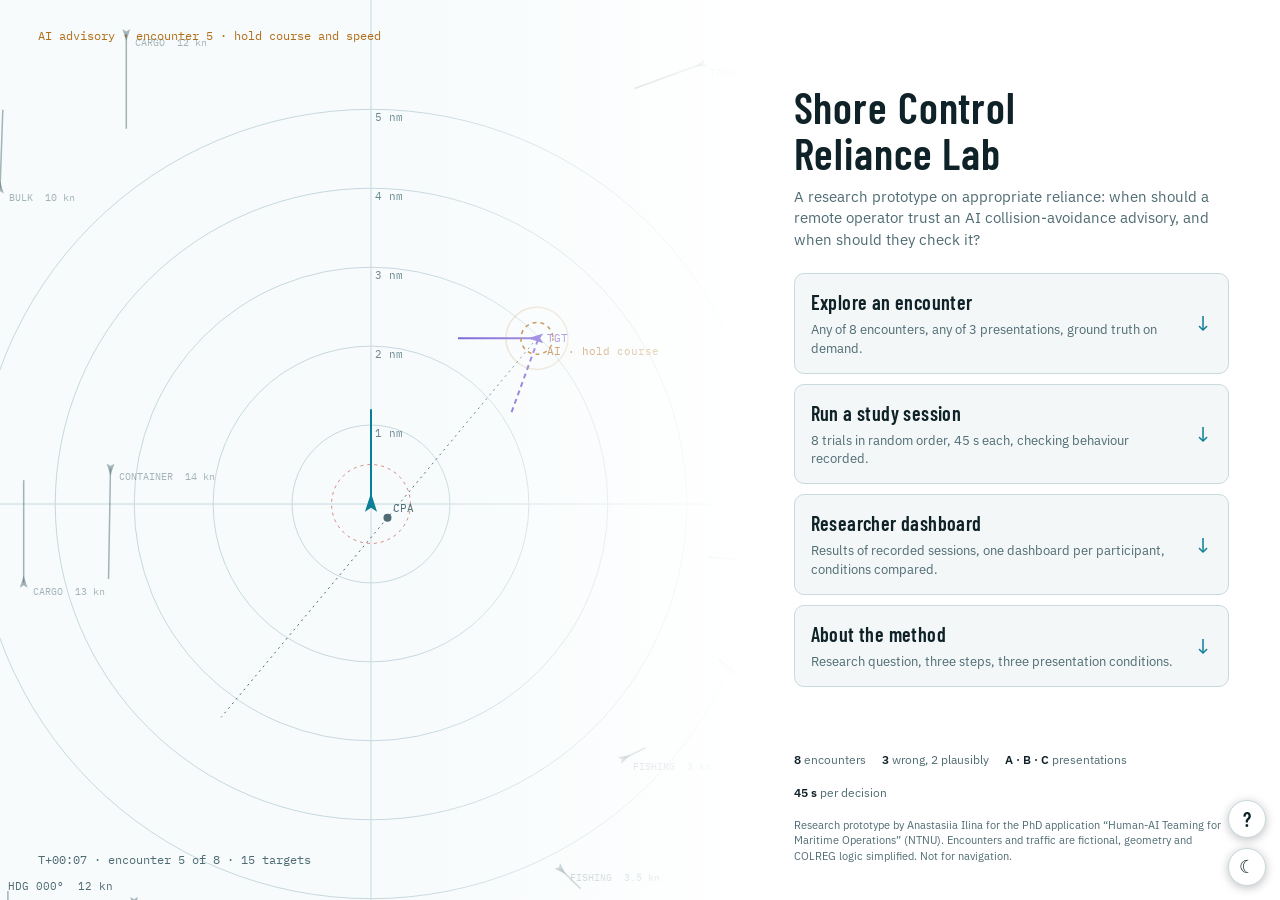
==== commit 4d61b7e2: "Plot pan: drag with the wheel pressed, or two fingers together Co-Authored-By: Claude Fable 5.1 <nor" ====
--- a/index.html
+++ b/index.html
@@ -867,7 +867,8 @@
 // the visible radius follows the range to the target, clamped, and eases towards its goal frame by frame.
 const BASE_R=4.7;
 let plotR=BASE_R, plotGoal=BASE_R;
-const frame=c=>{const W=c.clientWidth,H=c.clientHeight,rNm=c.id==='plot'?plotR:BASE_R;return {W,H,cx:W/2,cy:H*0.56,sc:Math.min(W,H)/(2*rNm),rNm}};
+let plotOff=[0,0]; // pan of the workspace plot, in nm east / north of the default centre
+const frame=c=>{const W=c.clientWidth,H=c.clientHeight,work=c.id==='plot',rNm=work?plotR:BASE_R,sc=Math.min(W,H)/(2*rNm);return {W,H,cx:W/2+(work?plotOff[0]*sc:0),cy:H*0.56-(work?plotOff[1]*sc:0),sc,rNm}};
 // Helm buttons and the AI heading keep their place on the picture, not in miles: their radii scale with the zoom.
 const zoomK=f=>(f.rNm||BASE_R)/BASE_R;
 const helmPt=(f,o)=>[f.cx+Math.sin(o.deg*R)*o.r*zoomK(f)*f.sc,f.cy-Math.cos(o.deg*R)*o.r*zoomK(f)*f.sc];
@@ -881,14 +882,27 @@
   if(study&&study.cur&&state.mode==='study'){clearTimeout(zoomLogTimer);zoomLogTimer=setTimeout(()=>{if(!study||!study.cur)return;study.cur.zooms++;logEv('zoom',(plotGoal<zoomFrom?'in':'out')+' '+plotGoal.toFixed(1)+' nm');zoomFrom=null},400)}
   else zoomFrom=null;
 }
-function fitZoom(redraw){plotManual=false;zoomFrom=null;$('fitBtn').hidden=true;if(redraw!==false)draw()}
+function fitZoom(redraw){plotManual=false;zoomFrom=null;plotOff=[0,0];$('fitBtn').hidden=true;if(redraw!==false)draw()}
+// Pan: a drag with the mouse wheel pressed, or two fingers moving together. Follows the pointer directly, no easing; Fit undoes it.
+function setPan(o){const lim=plotGoal*2,cl=v=>Math.min(lim,Math.max(-lim,v));plotOff=[cl(o[0]),cl(o[1])];if(!plotManual){plotManual=true;$('fitBtn').hidden=false}draw()}
 $('fitBtn').addEventListener('click',()=>fitZoom());
 cv.addEventListener('dblclick',e=>{e.preventDefault();fitZoom()});
 cv.addEventListener('wheel',e=>{if(matchMedia('(max-width:880px)').matches&&!(e.ctrlKey||e.metaKey))return;e.preventDefault();setZoomGoal(plotGoal*Math.exp(e.deltaY*0.0012))},{passive:false});
-const pinchPts=new Map(); let pinch=null;
-cv.addEventListener('pointerdown',e=>{pinchPts.set(e.pointerId,[e.clientX,e.clientY]);if(pinchPts.size===2){const [a,b]=[...pinchPts.values()];pinch={d0:Math.hypot(a[0]-b[0],a[1]-b[1]),r0:plotGoal}}});
-cv.addEventListener('pointermove',e=>{if(!pinchPts.has(e.pointerId))return;pinchPts.set(e.pointerId,[e.clientX,e.clientY]);if(pinch&&pinchPts.size===2){const [a,b]=[...pinchPts.values()],d=Math.hypot(a[0]-b[0],a[1]-b[1]);if(d>0&&pinch.d0>0)setZoomGoal(pinch.r0*pinch.d0/d)}});
-['pointerup','pointercancel','pointerleave'].forEach(t=>cv.addEventListener(t,e=>{pinchPts.delete(e.pointerId);if(pinchPts.size<2)pinch=null}));
+cv.addEventListener('mousedown',e=>{if(e.button===1)e.preventDefault()}); // no browser autoscroll on the middle button
+const pinchPts=new Map(); let pinch=null, pan=null;
+const mid=(a,b)=>[(a[0]+b[0])/2,(a[1]+b[1])/2];
+cv.addEventListener('pointerdown',e=>{
+  if(e.pointerType!=='touch'){if(e.button!==1)return;e.preventDefault();try{cv.setPointerCapture(e.pointerId)}catch(err){}pan={id:e.pointerId,x:e.clientX,y:e.clientY,off:[...plotOff]};cv.style.cursor='grabbing';return}
+  pinchPts.set(e.pointerId,[e.clientX,e.clientY]);
+  if(pinchPts.size===2){const [a,b]=[...pinchPts.values()];pinch={d0:Math.hypot(a[0]-b[0],a[1]-b[1]),r0:plotGoal,c0:mid(a,b),off0:[...plotOff]}}});
+cv.addEventListener('pointermove',e=>{
+  if(pan&&e.pointerId===pan.id){const sc=frame(cv).sc;setPan([pan.off[0]+(e.clientX-pan.x)/sc,pan.off[1]-(e.clientY-pan.y)/sc]);return}
+  if(!pinchPts.has(e.pointerId))return;pinchPts.set(e.pointerId,[e.clientX,e.clientY]);
+  if(pinch&&pinchPts.size===2){const [a,b]=[...pinchPts.values()],d=Math.hypot(a[0]-b[0],a[1]-b[1]),c=mid(a,b),sc=frame(cv).sc;
+    setPan([pinch.off0[0]+(c[0]-pinch.c0[0])/sc,pinch.off0[1]-(c[1]-pinch.c0[1])/sc]);if(d>0&&pinch.d0>0)setZoomGoal(pinch.r0*pinch.d0/d)}});
+['pointerup','pointercancel','pointerleave'].forEach(t=>cv.addEventListener(t,e=>{
+  if(pan&&e.pointerId===pan.id&&t!=='pointerleave'){pan=null;cv.style.cursor=''}
+  pinchPts.delete(e.pointerId);if(pinchPts.size<2)pinch=null}));
 function layoutHelm(){const f=frame(cv);document.querySelectorAll('#helm .hb').forEach(b=>{const [x,y]=helmPt(f,HELM[b.dataset.alt]);b.style.left=x+'px';b.style.top=y+'px'})}
 function draw(){const cs=current(); if(!cs)return; drawPlot(cv,cs,state.tSim,undefined,state.altsOpen); if(state.altsOpen)layoutHelm()}
 function drawStart(){drawPlot(cvStart,CASES[START_CASE],startT%6,startT)}
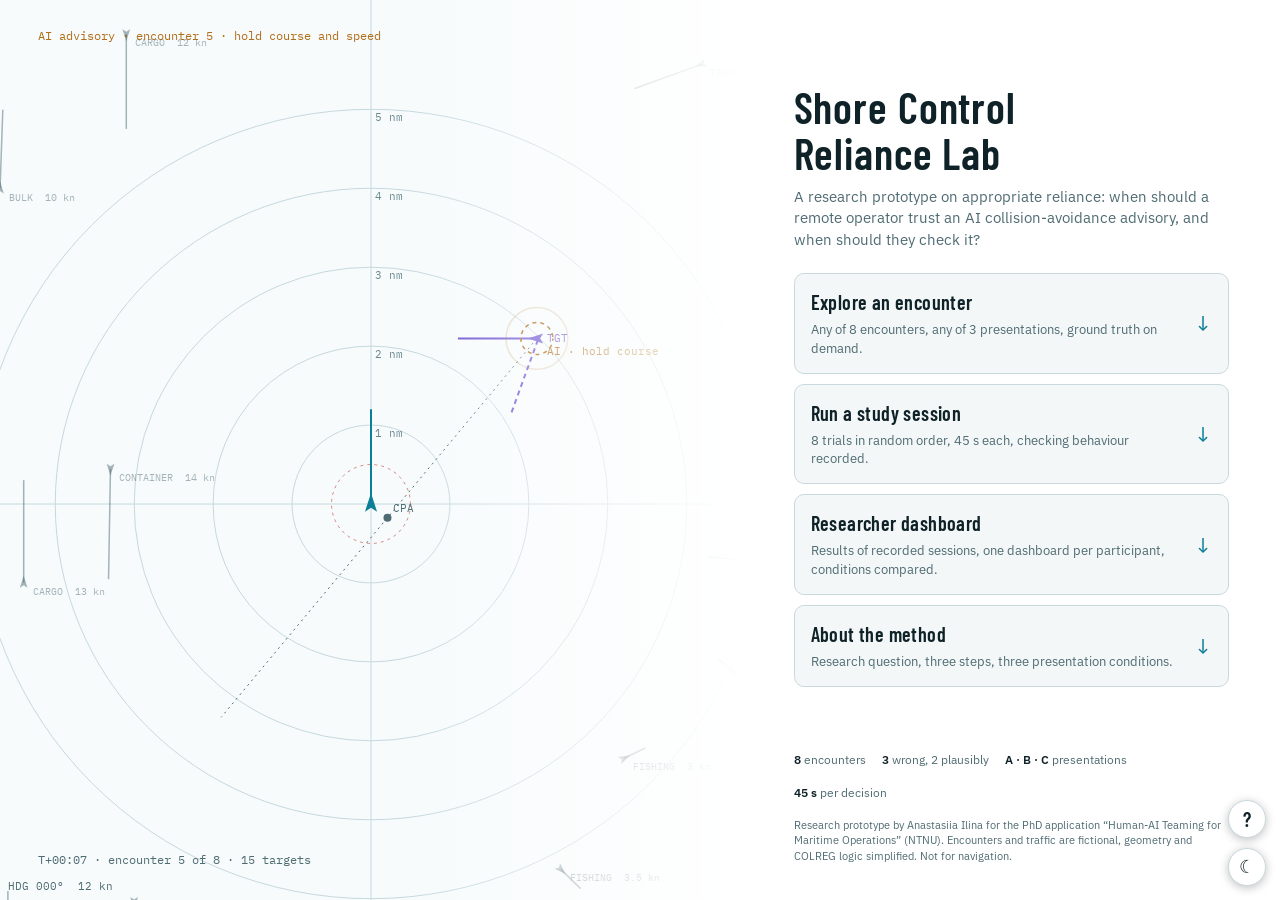
==== commit 0f5305d9: "Decision buttons sit at the bottom edge; feedback grows upwards Co-Authored-By: Claude Fable 5.1 <no" ====
--- a/index.html
+++ b/index.html
@@ -65,6 +65,7 @@
 .note{font-size:var(--fs-s);color:var(--muted)}
 .note.lead{margin:0 0 var(--sp-2)}
 .toast{font-size:var(--fs-m);color:var(--good);min-height:1.2em}
+.decision .toast:empty,.decision #truthBox:empty{display:none} /* nothing reserved under the buttons until there is something to say */
 .fine{font-size:var(--fs-xs);color:var(--muted);margin:0;line-height:1.4}
 .fine a{color:inherit}
 
@@ -770,12 +771,13 @@
         <div class="group"><span class="g"><b>Port</b>alter course</span><div class="segbig"><button data-alt="port20" type="button">20°</button></div></div>
         <div class="group"><span class="g"><b>Speed</b>course unchanged</span><div class="segbig"><button data-alt="hold" type="button">Hold course and speed</button><button data-alt="slow" type="button">Reduce speed</button></div></div>
       </div>
+      <!-- Feedback and the ground truth sit above the pair, so the buttons stay anchored to the bottom edge and messages grow upwards -->
+      <p class="toast" id="toast"></p>
+      <div id="truthBox"></div>
       <div class="pair">
         <button class="btn choice" id="acceptBtn" type="button">Accept advice</button>
         <button class="btn choice" id="rejectBtn" type="button" aria-expanded="false" aria-controls="alts">Reject</button>
       </div>
-      <p class="toast" id="toast"></p>
-      <div id="truthBox"></div>
       <div class="explore-tools" id="exploreTools"><button class="btn small" id="revealBtn" type="button">Reveal ground truth</button></div>
     </section>
   </aside>
